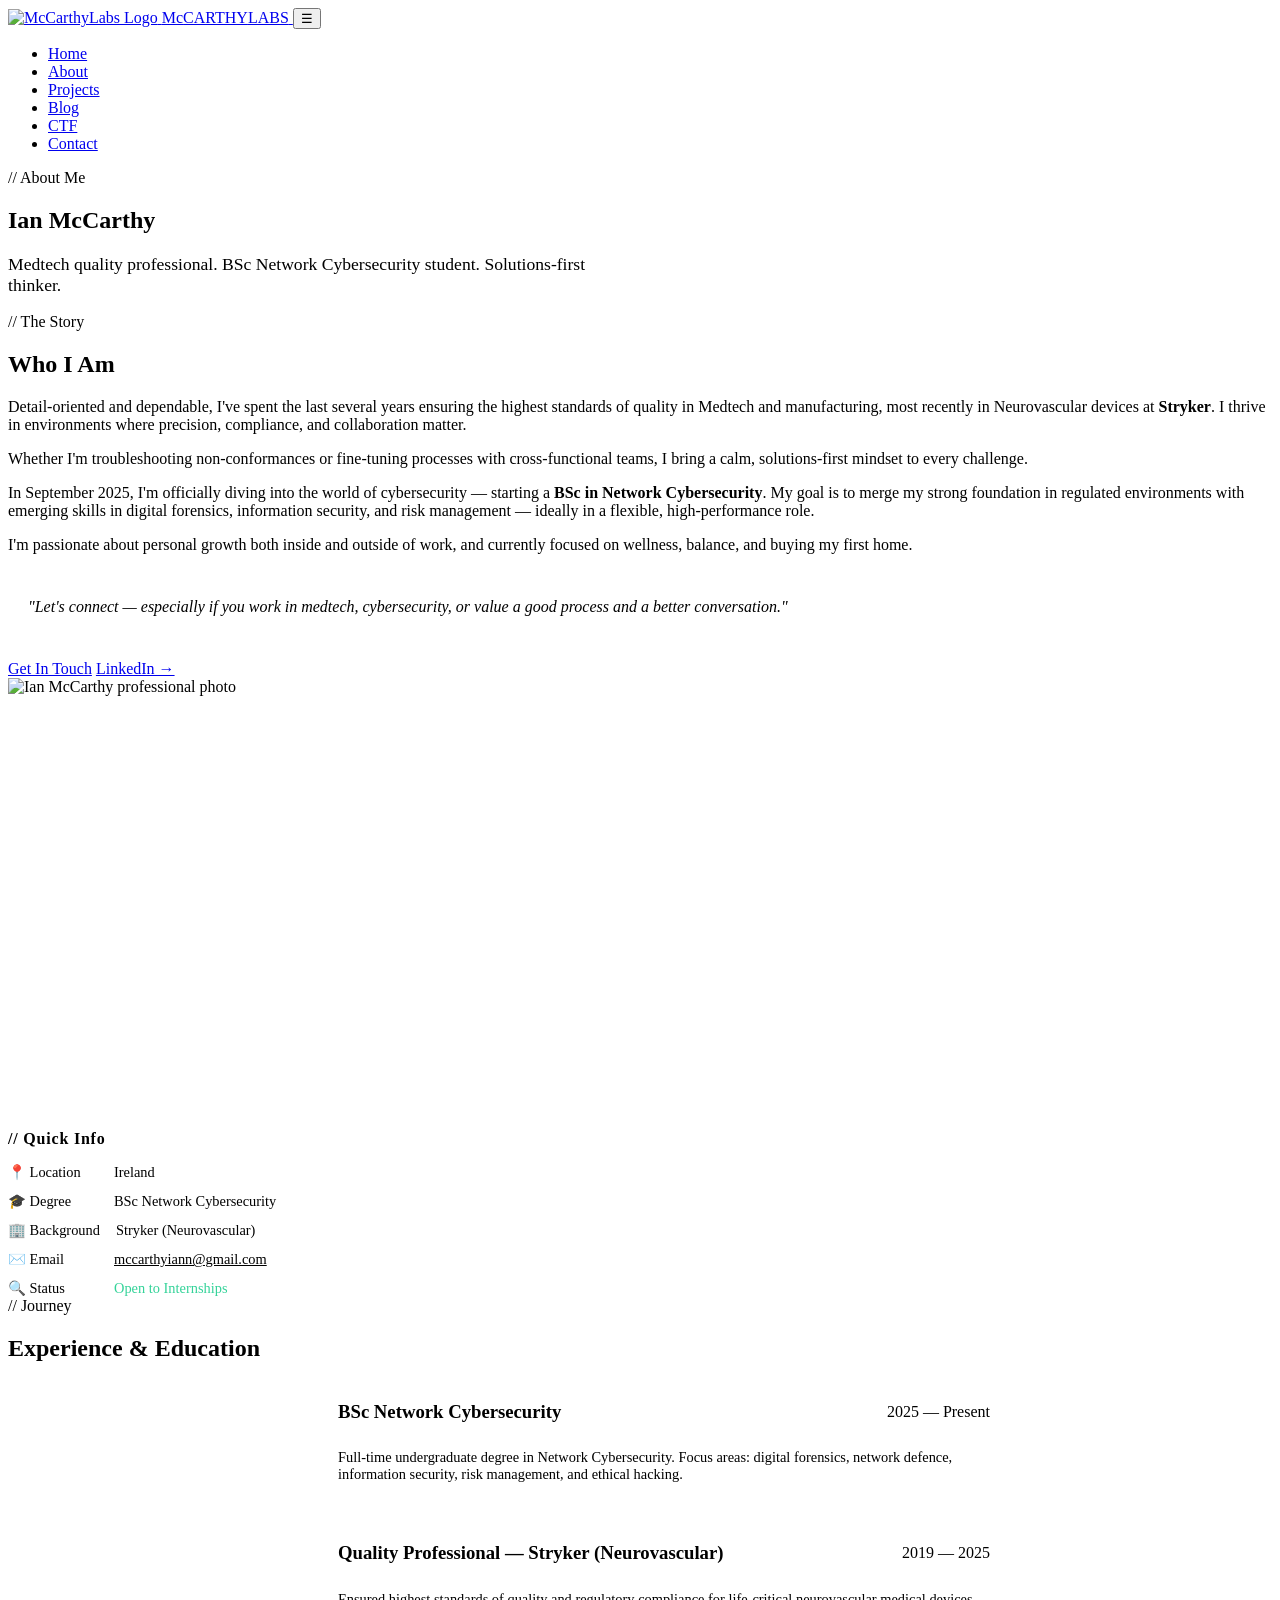
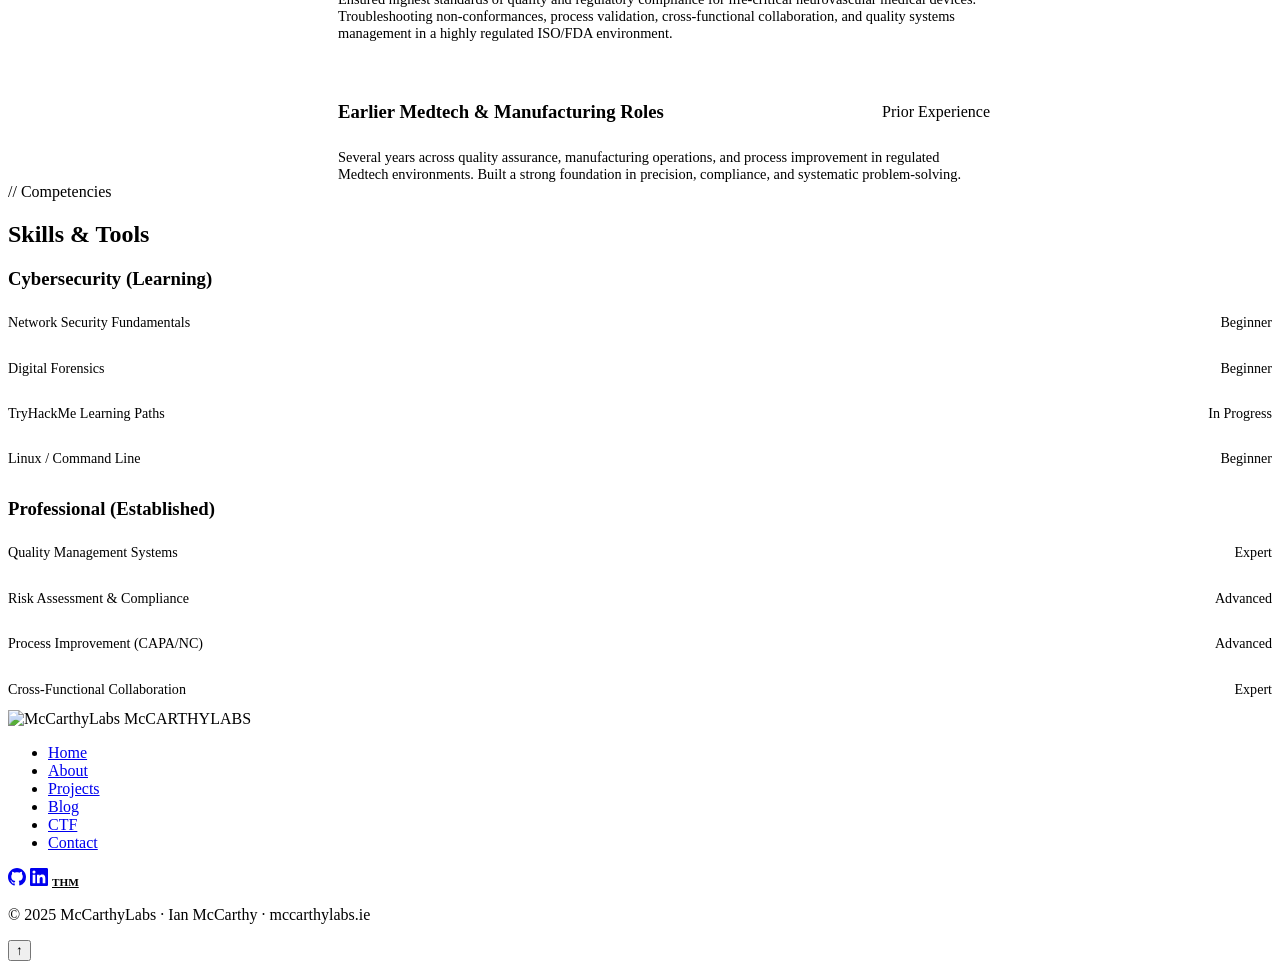
==== about.html @ d263fe19 "Add files via upload" ====
<!DOCTYPE html>
<html lang="en">
<head>
  <meta charset="UTF-8" />
  <meta name="viewport" content="width=device-width, initial-scale=1.0" />
  <title>About | Ian McCarthy — McCarthyLabs</title>
  <meta name="description" content="Learn about Ian McCarthy — Medtech quality professional and BSc Network Cybersecurity student, based in Ireland." />
  <link rel="canonical" href="https://mccarthylabs.ie/about.html" />
  <link rel="icon" href="assets/logo.png" type="image/png" />
  <link rel="stylesheet" href="assets/style.css" />
</head>
<body>

<nav class="navbar">
  <div class="nav-inner">
    <a href="index.html" class="nav-logo">
      <img src="assets/logo.png" alt="McCarthyLabs Logo" />
      <span class="nav-logo-text">Mc<span>CARTHY</span>LABS</span>
    </a>
    <button class="nav-toggle" id="navToggle" aria-label="Toggle menu">☰</button>
    <ul class="nav-links" id="navLinks">
      <li><a href="index.html">Home</a></li>
      <li><a href="about.html" class="active">About</a></li>
      <li><a href="projects.html">Projects</a></li>
      <li><a href="blog.html">Blog</a></li>
      <li><a href="ctf.html">CTF</a></li>
      <li><a href="contact.html" class="nav-cta">Contact</a></li>
    </ul>
  </div>
</nav>

<main>

  <!-- ── Page Hero ── -->
  <section class="page-hero">
    <div class="container">
      <span class="eyebrow fade-up">// About Me</span>
      <h1 class="fade-up-1">Ian McCarthy</h1>
      <p class="fade-up-2" style="max-width:580px;font-size:1.1rem;margin-top:0.75rem;">Medtech quality professional. BSc Network Cybersecurity student. Solutions-first thinker.</p>
    </div>
  </section>

  <!-- ── Main About Content ── -->
  <section class="section">
    <div class="container">
      <div class="grid-2" style="align-items:start;gap:4rem;">

        <!-- LEFT: Bio -->
        <div>
          <span class="eyebrow">// The Story</span>
          <h2>Who I Am</h2>
          <p style="margin-top:1rem;">Detail-oriented and dependable, I've spent the last several years ensuring the highest standards of quality in Medtech and manufacturing, most recently in Neurovascular devices at <strong style="color:var(--text-1);">Stryker</strong>. I thrive in environments where precision, compliance, and collaboration matter.</p>
          <p>Whether I'm troubleshooting non-conformances or fine-tuning processes with cross-functional teams, I bring a calm, solutions-first mindset to every challenge.</p>
          <p>In September 2025, I'm officially diving into the world of cybersecurity — starting a <strong style="color:var(--text-1);">BSc in Network Cybersecurity</strong>. My goal is to merge my strong foundation in regulated environments with emerging skills in digital forensics, information security, and risk management — ideally in a flexible, high-performance role.</p>
          <p>I'm passionate about personal growth both inside and outside of work, and currently focused on wellness, balance, and buying my first home.</p>

          <blockquote style="border-left:3px solid var(--blue);padding:0.75rem 1.25rem;background:var(--bg-card);border-radius:0 var(--radius) var(--radius) 0;margin:2rem 0;">
            <p style="color:var(--text-1);font-style:italic;margin:0;">"Let's connect — especially if you work in medtech, cybersecurity, or value a good process and a better conversation."</p>
          </blockquote>

          <div class="flex gap-2" style="margin-top:1.5rem;flex-wrap:wrap;">
            <a href="contact.html" class="btn btn-primary">Get In Touch</a>
            <a href="https://www.linkedin.com/company/mccarthylabs/" target="_blank" rel="noopener" class="btn btn-outline">LinkedIn →</a>
          </div>
        </div>

        <!-- RIGHT: Photo + Info card -->
        <div>
          <div style="position:relative;margin-bottom:2rem;">
            <img src="assets/profile.jpg" alt="Ian McCarthy professional photo" style="width:100%;max-width:380px;height:420px;object-fit:cover;border-radius:var(--radius-lg);display:block;border:1px solid var(--border);" />
          </div>

          <!-- Quick info card -->
          <div class="card">
            <h4 style="margin-bottom:1rem;color:var(--cyan);font-family:var(--font-head);letter-spacing:0.05em;">// Quick Info</h4>
            <div style="display:flex;flex-direction:column;gap:0.75rem;">
              <div style="display:flex;gap:1rem;font-size:0.9rem;">
                <span style="color:var(--text-3);min-width:90px;">📍 Location</span>
                <span style="color:var(--text-1);">Ireland</span>
              </div>
              <div style="display:flex;gap:1rem;font-size:0.9rem;">
                <span style="color:var(--text-3);min-width:90px;">🎓 Degree</span>
                <span style="color:var(--text-1);">BSc Network Cybersecurity</span>
              </div>
              <div style="display:flex;gap:1rem;font-size:0.9rem;">
                <span style="color:var(--text-3);min-width:90px;">🏢 Background</span>
                <span style="color:var(--text-1);">Stryker (Neurovascular)</span>
              </div>
              <div style="display:flex;gap:1rem;font-size:0.9rem;">
                <span style="color:var(--text-3);min-width:90px;">✉️ Email</span>
                <a href="mailto:mccarthyiann@gmail.com" style="color:var(--blue-light);">mccarthyiann@gmail.com</a>
              </div>
              <div style="display:flex;gap:1rem;font-size:0.9rem;">
                <span style="color:var(--text-3);min-width:90px;">🔍 Status</span>
                <span style="color:#34d399;">Open to Internships</span>
              </div>
            </div>
          </div>
        </div>

      </div>
    </div>
  </section>

  <!-- ── Career Timeline ── -->
  <section class="section" style="background:var(--bg-1);border-top:1px solid var(--border);border-bottom:1px solid var(--border);">
    <div class="container">
      <div class="section-header text-center">
        <span class="eyebrow">// Journey</span>
        <h2>Experience & Education</h2>
      </div>

      <div style="max-width:700px;margin:0 auto;position:relative;">
        <!-- Vertical line -->
        <div style="position:absolute;left:16px;top:8px;bottom:8px;width:2px;background:linear-gradient(to bottom,var(--blue),var(--cyan));border-radius:2px;"></div>

        <!-- Timeline items -->
        <div style="display:flex;flex-direction:column;gap:2.5rem;padding-left:3rem;">

          <div style="position:relative;">
            <div style="position:absolute;left:-2.25rem;top:0.25rem;width:14px;height:14px;border-radius:50%;background:var(--blue);box-shadow:0 0 12px var(--blue);"></div>
            <div class="card">
              <div style="display:flex;align-items:center;justify-content:space-between;flex-wrap:wrap;gap:0.5rem;margin-bottom:0.5rem;">
                <h3>BSc Network Cybersecurity</h3>
                <span class="badge badge-cyan">2025 — Present</span>
              </div>
              <p style="font-size:0.9rem;margin:0;">Full-time undergraduate degree in Network Cybersecurity. Focus areas: digital forensics, network defence, information security, risk management, and ethical hacking.</p>
            </div>
          </div>

          <div style="position:relative;">
            <div style="position:absolute;left:-2.25rem;top:0.25rem;width:14px;height:14px;border-radius:50%;background:var(--blue-light);box-shadow:0 0 12px var(--blue-light);"></div>
            <div class="card">
              <div style="display:flex;align-items:center;justify-content:space-between;flex-wrap:wrap;gap:0.5rem;margin-bottom:0.5rem;">
                <h3>Quality Professional — Stryker (Neurovascular)</h3>
                <span class="badge badge-blue">2019 — 2025</span>
              </div>
              <p style="font-size:0.9rem;margin:0;">Ensured highest standards of quality and regulatory compliance for life-critical neurovascular medical devices. Troubleshooting non-conformances, process validation, cross-functional collaboration, and quality systems management in a highly regulated ISO/FDA environment.</p>
            </div>
          </div>

          <div style="position:relative;">
            <div style="position:absolute;left:-2.25rem;top:0.25rem;width:14px;height:14px;border-radius:50%;background:var(--text-3);"></div>
            <div class="card">
              <div style="display:flex;align-items:center;justify-content:space-between;flex-wrap:wrap;gap:0.5rem;margin-bottom:0.5rem;">
                <h3>Earlier Medtech & Manufacturing Roles</h3>
                <span class="badge badge-blue">Prior Experience</span>
              </div>
              <p style="font-size:0.9rem;margin:0;">Several years across quality assurance, manufacturing operations, and process improvement in regulated Medtech environments. Built a strong foundation in precision, compliance, and systematic problem-solving.</p>
            </div>
          </div>

        </div>
      </div>
    </div>
  </section>

  <!-- ── Skills ── -->
  <section class="section">
    <div class="container">
      <div class="section-header text-center">
        <span class="eyebrow">// Competencies</span>
        <h2>Skills & Tools</h2>
      </div>

      <div class="grid-2" style="gap:3rem;">
        <div>
          <h3 style="margin-bottom:1.5rem;color:var(--cyan);">Cybersecurity (Learning)</h3>
          <div style="display:flex;flex-direction:column;gap:1rem;">
            <div>
              <div style="display:flex;justify-content:space-between;margin-bottom:0.4rem;font-size:0.88rem;"><span style="color:var(--text-1);">Network Security Fundamentals</span><span style="color:var(--text-3);">Beginner</span></div>
              <div style="height:6px;background:var(--border);border-radius:3px;"><div style="width:30%;height:100%;background:linear-gradient(90deg,var(--blue),var(--cyan));border-radius:3px;"></div></div>
            </div>
            <div>
              <div style="display:flex;justify-content:space-between;margin-bottom:0.4rem;font-size:0.88rem;"><span style="color:var(--text-1);">Digital Forensics</span><span style="color:var(--text-3);">Beginner</span></div>
              <div style="height:6px;background:var(--border);border-radius:3px;"><div style="width:25%;height:100%;background:linear-gradient(90deg,var(--blue),var(--cyan));border-radius:3px;"></div></div>
            </div>
            <div>
              <div style="display:flex;justify-content:space-between;margin-bottom:0.4rem;font-size:0.88rem;"><span style="color:var(--text-1);">TryHackMe Learning Paths</span><span style="color:var(--text-3);">In Progress</span></div>
              <div style="height:6px;background:var(--border);border-radius:3px;"><div style="width:20%;height:100%;background:linear-gradient(90deg,var(--blue),var(--cyan));border-radius:3px;"></div></div>
            </div>
            <div>
              <div style="display:flex;justify-content:space-between;margin-bottom:0.4rem;font-size:0.88rem;"><span style="color:var(--text-1);">Linux / Command Line</span><span style="color:var(--text-3);">Beginner</span></div>
              <div style="height:6px;background:var(--border);border-radius:3px;"><div style="width:25%;height:100%;background:linear-gradient(90deg,var(--blue),var(--cyan));border-radius:3px;"></div></div>
            </div>
          </div>
        </div>

        <div>
          <h3 style="margin-bottom:1.5rem;color:var(--blue-light);">Professional (Established)</h3>
          <div style="display:flex;flex-direction:column;gap:1rem;">
            <div>
              <div style="display:flex;justify-content:space-between;margin-bottom:0.4rem;font-size:0.88rem;"><span style="color:var(--text-1);">Quality Management Systems</span><span style="color:var(--text-3);">Expert</span></div>
              <div style="height:6px;background:var(--border);border-radius:3px;"><div style="width:92%;height:100%;background:linear-gradient(90deg,var(--blue-light),#60a5fa);border-radius:3px;"></div></div>
            </div>
            <div>
              <div style="display:flex;justify-content:space-between;margin-bottom:0.4rem;font-size:0.88rem;"><span style="color:var(--text-1);">Risk Assessment & Compliance</span><span style="color:var(--text-3);">Advanced</span></div>
              <div style="height:6px;background:var(--border);border-radius:3px;"><div style="width:85%;height:100%;background:linear-gradient(90deg,var(--blue-light),#60a5fa);border-radius:3px;"></div></div>
            </div>
            <div>
              <div style="display:flex;justify-content:space-between;margin-bottom:0.4rem;font-size:0.88rem;"><span style="color:var(--text-1);">Process Improvement (CAPA/NC)</span><span style="color:var(--text-3);">Advanced</span></div>
              <div style="height:6px;background:var(--border);border-radius:3px;"><div style="width:88%;height:100%;background:linear-gradient(90deg,var(--blue-light),#60a5fa);border-radius:3px;"></div></div>
            </div>
            <div>
              <div style="display:flex;justify-content:space-between;margin-bottom:0.4rem;font-size:0.88rem;"><span style="color:var(--text-1);">Cross-Functional Collaboration</span><span style="color:var(--text-3);">Expert</span></div>
              <div style="height:6px;background:var(--border);border-radius:3px;"><div style="width:95%;height:100%;background:linear-gradient(90deg,var(--blue-light),#60a5fa);border-radius:3px;"></div></div>
            </div>
          </div>
        </div>
      </div>
    </div>
  </section>

</main>

<footer class="footer">
  <div class="container">
    <div class="footer-inner">
      <div class="footer-logo">
        <img src="assets/logo.png" alt="McCarthyLabs" />
        McCARTHYLABS
      </div>
      <ul class="footer-links">
        <li><a href="index.html">Home</a></li>
        <li><a href="about.html">About</a></li>
        <li><a href="projects.html">Projects</a></li>
        <li><a href="blog.html">Blog</a></li>
        <li><a href="ctf.html">CTF</a></li>
        <li><a href="contact.html">Contact</a></li>
      </ul>
      <div class="footer-social">
        <a href="https://github.com/mccarthylabs-ie" target="_blank" rel="noopener" class="social-icon" aria-label="GitHub"><svg width="18" height="18" viewBox="0 0 24 24" fill="currentColor"><path d="M12 0C5.37 0 0 5.37 0 12c0 5.31 3.435 9.795 8.205 11.385.6.105.825-.255.825-.57 0-.285-.015-1.23-.015-2.235-3.015.555-3.795-.735-4.035-1.41-.135-.345-.72-1.41-1.23-1.695-.42-.225-1.02-.78-.015-.795.945-.015 1.62.87 1.845 1.23 1.08 1.815 2.805 1.305 3.495.99.105-.78.42-1.305.765-1.605-2.67-.3-5.46-1.335-5.46-5.925 0-1.305.465-2.385 1.23-3.225-.12-.3-.54-1.53.12-3.18 0 0 1.005-.315 3.3 1.23.96-.27 1.98-.405 3-.405s2.04.135 3 .405c2.295-1.56 3.3-1.23 3.3-1.23.66 1.65.24 2.88.12 3.18.765.84 1.23 1.905 1.23 3.225 0 4.605-2.805 5.625-5.475 5.925.435.375.81 1.095.81 2.22 0 1.605-.015 2.895-.015 3.3 0 .315.225.69.825.57A12.02 12.02 0 0 0 24 12c0-6.63-5.37-12-12-12z"/></svg></a>
        <a href="https://www.linkedin.com/company/mccarthylabs/" target="_blank" rel="noopener" class="social-icon" aria-label="LinkedIn"><svg width="18" height="18" viewBox="0 0 24 24" fill="currentColor"><path d="M20.447 20.452h-3.554v-5.569c0-1.328-.027-3.037-1.852-3.037-1.853 0-2.136 1.445-2.136 2.939v5.667H9.351V9h3.414v1.561h.046c.477-.9 1.637-1.85 3.37-1.85 3.601 0 4.267 2.37 4.267 5.455v6.286zM5.337 7.433a2.062 2.062 0 0 1-2.063-2.065 2.064 2.064 0 1 1 2.063 2.065zm1.782 13.019H3.555V9h3.564v11.452zM22.225 0H1.771C.792 0 0 .774 0 1.729v20.542C0 23.227.792 24 1.771 24h20.451C23.2 24 24 23.227 24 22.271V1.729C24 .774 23.2 0 22.222 0h.003z"/></svg></a>
        <a href="https://tryhackme.com/p/mccarthylabs" target="_blank" rel="noopener" class="social-icon" aria-label="TryHackMe" style="font-size:0.7rem;font-weight:700;font-family:var(--font-head);color:var(--text-3);">THM</a>
      </div>
      <p class="footer-copy">© 2025 McCarthyLabs · Ian McCarthy · mccarthylabs.ie</p>
    </div>
  </div>
</footer>

<button class="scroll-top" id="scrollTop" aria-label="Back to top">↑</button>

<script>
  document.getElementById('navToggle').addEventListener('click', () => document.getElementById('navLinks').classList.toggle('open'));
  const scrollBtn = document.getElementById('scrollTop');
  window.addEventListener('scroll', () => scrollBtn.classList.toggle('visible', window.scrollY > 400));
  scrollBtn.addEventListener('click', () => window.scrollTo({ top: 0, behavior: 'smooth' }));
</script>
</body>
</html>
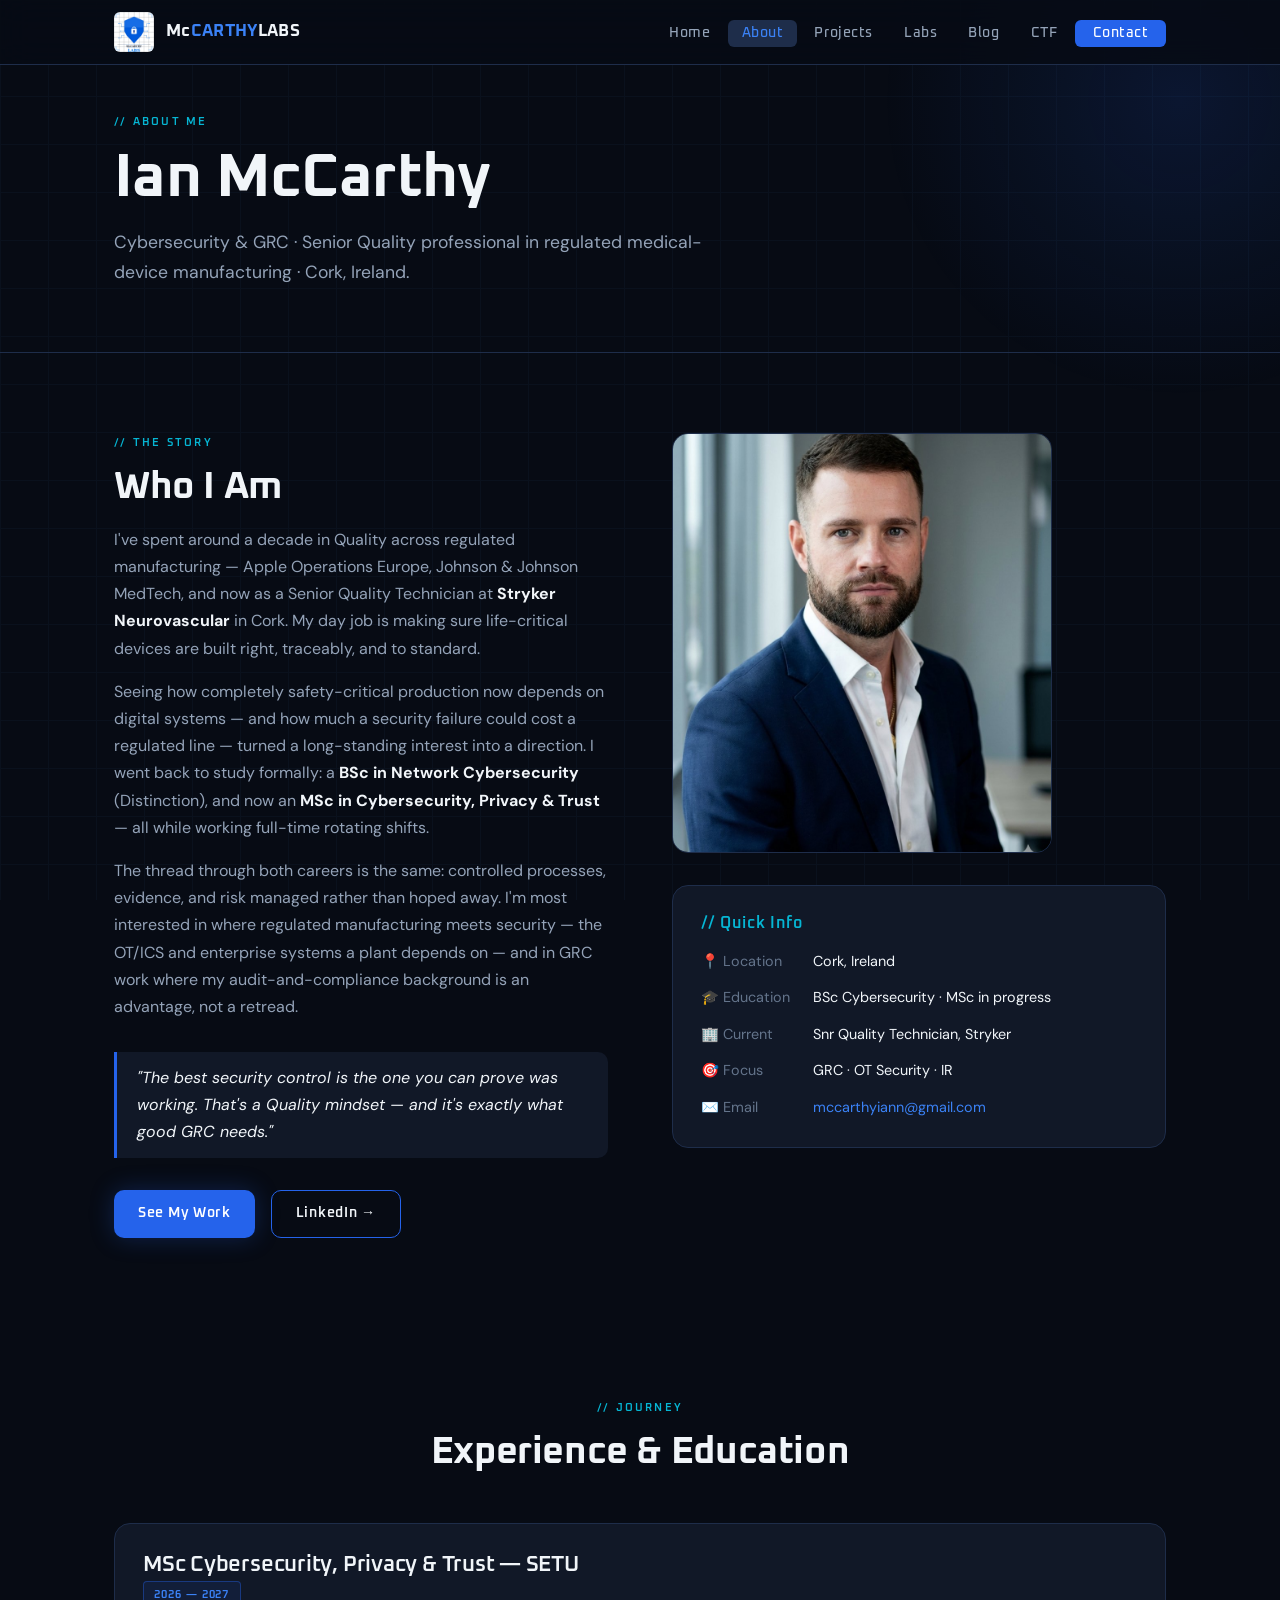
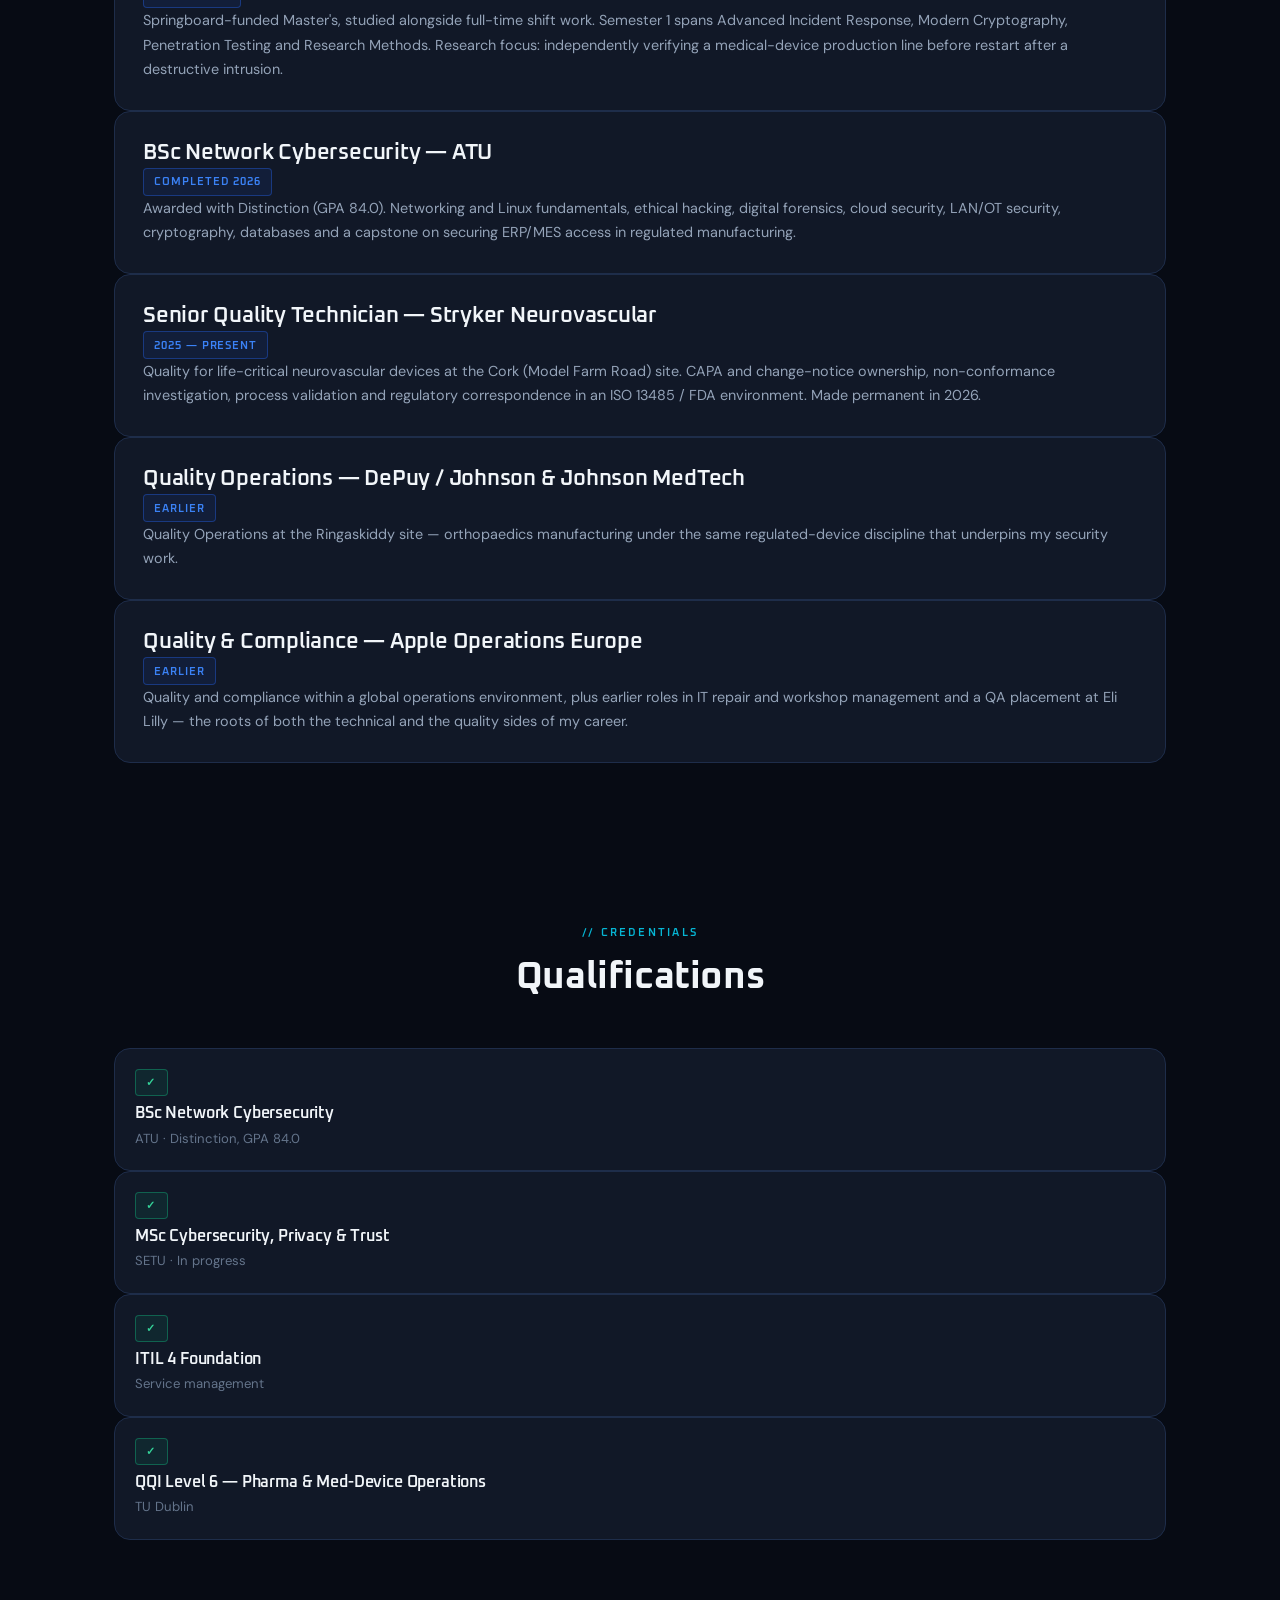
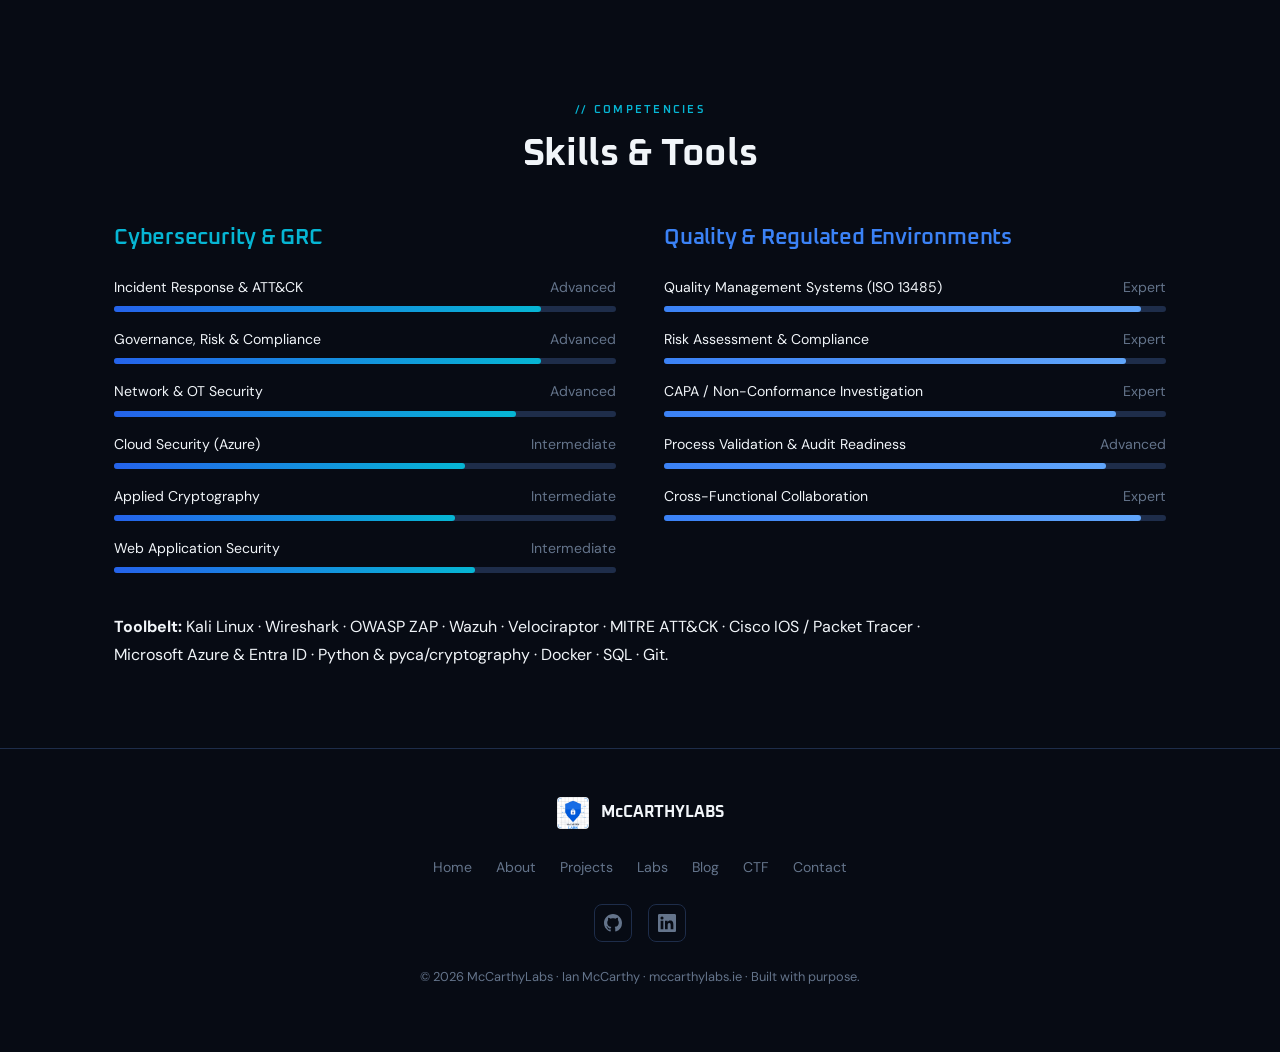
==== commit 11711ad5: "Ground portfolio in real BSc & MSc coursework; fix inaccuracies Rebuild the site from the actual Dri" ====
--- a/about.html
+++ b/about.html
@@ -4,7 +4,11 @@
   <meta charset="UTF-8" />
   <meta name="viewport" content="width=device-width, initial-scale=1.0" />
   <title>About | Ian McCarthy — McCarthyLabs</title>
-  <meta name="description" content="Learn about Ian McCarthy — Medtech quality professional and BSc Network Cybersecurity student, based in Ireland." />
+  <meta name="description" content="Ian McCarthy — cybersecurity and GRC, built on a decade in regulated medical-device Quality. BSc Network Cybersecurity (Distinction), MSc Cybersecurity, Privacy &amp; Trust. Based in Cork, Ireland." />
+  <meta property="og:title" content="About | Ian McCarthy — McCarthyLabs" />
+  <meta property="og:description" content="Ian McCarthy — cybersecurity and GRC, built on a decade in regulated medical-device Quality. BSc Network Cybersecurity (Distinction), MSc Cybersecurity, Privacy &amp; Trust. Based in Cork, Ireland." />
+  <meta property="og:url" content="https://mccarthylabs.ie/about.html" />
+  <meta property="og:type" content="website" />
   <link rel="canonical" href="https://mccarthylabs.ie/about.html" />
   <link rel="icon" href="assets/logo.png" type="image/png" />
   <link rel="stylesheet" href="assets/style.css" />
@@ -22,6 +26,7 @@
       <li><a href="index.html">Home</a></li>
       <li><a href="about.html" class="active">About</a></li>
       <li><a href="projects.html">Projects</a></li>
+      <li><a href="labs.html">Labs</a></li>
       <li><a href="blog.html">Blog</a></li>
       <li><a href="ctf.html">CTF</a></li>
       <li><a href="contact.html" class="nav-cta">Contact</a></li>
@@ -30,180 +35,43 @@
 </nav>
 
 <main>
-
-  <!-- ── Page Hero ── -->
   <section class="page-hero">
     <div class="container">
       <span class="eyebrow fade-up">// About Me</span>
       <h1 class="fade-up-1">Ian McCarthy</h1>
-      <p class="fade-up-2" style="max-width:580px;font-size:1.1rem;margin-top:0.75rem;">Medtech quality professional. BSc Network Cybersecurity student. Solutions-first thinker.</p>
+      <p class="fade-up-2" style="max-width:640px;font-size:1.1rem;margin-top:0.75rem;">Cybersecurity &amp; GRC · Senior Quality professional in regulated medical-device manufacturing · Cork, Ireland.</p>
     </div>
   </section>
 
-  <!-- ── Main About Content ── -->
   <section class="section">
     <div class="container">
       <div class="grid-2" style="align-items:start;gap:4rem;">
-
-        <!-- LEFT: Bio -->
         <div>
           <span class="eyebrow">// The Story</span>
           <h2>Who I Am</h2>
-          <p style="margin-top:1rem;">Detail-oriented and dependable, I've spent the last several years ensuring the highest standards of quality in Medtech and manufacturing, most recently in Neurovascular devices at <strong style="color:var(--text-1);">Stryker</strong>. I thrive in environments where precision, compliance, and collaboration matter.</p>
-          <p>Whether I'm troubleshooting non-conformances or fine-tuning processes with cross-functional teams, I bring a calm, solutions-first mindset to every challenge.</p>
-          <p>In September 2025, I'm officially diving into the world of cybersecurity — starting a <strong style="color:var(--text-1);">BSc in Network Cybersecurity</strong>. My goal is to merge my strong foundation in regulated environments with emerging skills in digital forensics, information security, and risk management — ideally in a flexible, high-performance role.</p>
-          <p>I'm passionate about personal growth both inside and outside of work, and currently focused on wellness, balance, and buying my first home.</p>
-
+          <p style="margin-top:1rem;">I've spent around a decade in Quality across regulated manufacturing — Apple Operations Europe, Johnson &amp; Johnson MedTech, and now as a Senior Quality Technician at <strong style="color:var(--text-1);">Stryker Neurovascular</strong> in Cork. My day job is making sure life-critical devices are built right, traceably, and to standard.</p>
+          <p>Seeing how completely safety-critical production now depends on digital systems — and how much a security failure could cost a regulated line — turned a long-standing interest into a direction. I went back to study formally: a <strong style="color:var(--text-1);">BSc in Network Cybersecurity</strong> (Distinction), and now an <strong style="color:var(--text-1);">MSc in Cybersecurity, Privacy &amp; Trust</strong> — all while working full-time rotating shifts.</p>
+          <p>The thread through both careers is the same: controlled processes, evidence, and risk managed rather than hoped away. I'm most interested in where regulated manufacturing meets security — the OT/ICS and enterprise systems a plant depends on — and in GRC work where my audit-and-compliance background is an advantage, not a retread.</p>
           <blockquote style="border-left:3px solid var(--blue);padding:0.75rem 1.25rem;background:var(--bg-card);border-radius:0 var(--radius) var(--radius) 0;margin:2rem 0;">
-            <p style="color:var(--text-1);font-style:italic;margin:0;">"Let's connect — especially if you work in medtech, cybersecurity, or value a good process and a better conversation."</p>
+            <p style="color:var(--text-1);font-style:italic;margin:0;">"The best security control is the one you can prove was working. That's a Quality mindset — and it's exactly what good GRC needs."</p>
           </blockquote>
-
           <div class="flex gap-2" style="margin-top:1.5rem;flex-wrap:wrap;">
-            <a href="contact.html" class="btn btn-primary">Get In Touch</a>
+            <a href="projects.html" class="btn btn-primary">See My Work</a>
             <a href="https://www.linkedin.com/company/mccarthylabs/" target="_blank" rel="noopener" class="btn btn-outline">LinkedIn →</a>
           </div>
         </div>
-
-        <!-- RIGHT: Photo + Info card -->
         <div>
           <div style="position:relative;margin-bottom:2rem;">
             <img src="assets/profile.jpg" alt="Ian McCarthy professional photo" style="width:100%;max-width:380px;height:420px;object-fit:cover;border-radius:var(--radius-lg);display:block;border:1px solid var(--border);" />
           </div>
-
-          <!-- Quick info card -->
           <div class="card">
             <h4 style="margin-bottom:1rem;color:var(--cyan);font-family:var(--font-head);letter-spacing:0.05em;">// Quick Info</h4>
             <div style="display:flex;flex-direction:column;gap:0.75rem;">
-              <div style="display:flex;gap:1rem;font-size:0.9rem;">
-                <span style="color:var(--text-3);min-width:90px;">📍 Location</span>
-                <span style="color:var(--text-1);">Ireland</span>
-              </div>
-              <div style="display:flex;gap:1rem;font-size:0.9rem;">
-                <span style="color:var(--text-3);min-width:90px;">🎓 Degree</span>
-                <span style="color:var(--text-1);">BSc Network Cybersecurity</span>
-              </div>
-              <div style="display:flex;gap:1rem;font-size:0.9rem;">
-                <span style="color:var(--text-3);min-width:90px;">🏢 Background</span>
-                <span style="color:var(--text-1);">Stryker (Neurovascular)</span>
-              </div>
-              <div style="display:flex;gap:1rem;font-size:0.9rem;">
-                <span style="color:var(--text-3);min-width:90px;">✉️ Email</span>
-                <a href="mailto:mccarthyiann@gmail.com" style="color:var(--blue-light);">mccarthyiann@gmail.com</a>
-              </div>
-              <div style="display:flex;gap:1rem;font-size:0.9rem;">
-                <span style="color:var(--text-3);min-width:90px;">🔍 Status</span>
-                <span style="color:#34d399;">Open to Internships</span>
-              </div>
-            </div>
-          </div>
-        </div>
-
-      </div>
-    </div>
-  </section>
-
-  <!-- ── Career Timeline ── -->
-  <section class="section" style="background:var(--bg-1);border-top:1px solid var(--border);border-bottom:1px solid var(--border);">
-    <div class="container">
-      <div class="section-header text-center">
-        <span class="eyebrow">// Journey</span>
-        <h2>Experience & Education</h2>
-      </div>
-
-      <div style="max-width:700px;margin:0 auto;position:relative;">
-        <!-- Vertical line -->
-        <div style="position:absolute;left:16px;top:8px;bottom:8px;width:2px;background:linear-gradient(to bottom,var(--blue),var(--cyan));border-radius:2px;"></div>
-
-        <!-- Timeline items -->
-        <div style="display:flex;flex-direction:column;gap:2.5rem;padding-left:3rem;">
-
-          <div style="position:relative;">
-            <div style="position:absolute;left:-2.25rem;top:0.25rem;width:14px;height:14px;border-radius:50%;background:var(--blue);box-shadow:0 0 12px var(--blue);"></div>
-            <div class="card">
-              <div style="display:flex;align-items:center;justify-content:space-between;flex-wrap:wrap;gap:0.5rem;margin-bottom:0.5rem;">
-                <h3>BSc Network Cybersecurity</h3>
-                <span class="badge badge-cyan">2025 — Present</span>
-              </div>
-              <p style="font-size:0.9rem;margin:0;">Full-time undergraduate degree in Network Cybersecurity. Focus areas: digital forensics, network defence, information security, risk management, and ethical hacking.</p>
-            </div>
-          </div>
-
-          <div style="position:relative;">
-            <div style="position:absolute;left:-2.25rem;top:0.25rem;width:14px;height:14px;border-radius:50%;background:var(--blue-light);box-shadow:0 0 12px var(--blue-light);"></div>
-            <div class="card">
-              <div style="display:flex;align-items:center;justify-content:space-between;flex-wrap:wrap;gap:0.5rem;margin-bottom:0.5rem;">
-                <h3>Quality Professional — Stryker (Neurovascular)</h3>
-                <span class="badge badge-blue">2019 — 2025</span>
-              </div>
-              <p style="font-size:0.9rem;margin:0;">Ensured highest standards of quality and regulatory compliance for life-critical neurovascular medical devices. Troubleshooting non-conformances, process validation, cross-functional collaboration, and quality systems management in a highly regulated ISO/FDA environment.</p>
-            </div>
-          </div>
-
-          <div style="position:relative;">
-            <div style="position:absolute;left:-2.25rem;top:0.25rem;width:14px;height:14px;border-radius:50%;background:var(--text-3);"></div>
-            <div class="card">
-              <div style="display:flex;align-items:center;justify-content:space-between;flex-wrap:wrap;gap:0.5rem;margin-bottom:0.5rem;">
-                <h3>Earlier Medtech & Manufacturing Roles</h3>
-                <span class="badge badge-blue">Prior Experience</span>
-              </div>
-              <p style="font-size:0.9rem;margin:0;">Several years across quality assurance, manufacturing operations, and process improvement in regulated Medtech environments. Built a strong foundation in precision, compliance, and systematic problem-solving.</p>
-            </div>
-          </div>
-
-        </div>
-      </div>
-    </div>
-  </section>
-
-  <!-- ── Skills ── -->
-  <section class="section">
-    <div class="container">
-      <div class="section-header text-center">
-        <span class="eyebrow">// Competencies</span>
-        <h2>Skills & Tools</h2>
-      </div>
-
-      <div class="grid-2" style="gap:3rem;">
-        <div>
-          <h3 style="margin-bottom:1.5rem;color:var(--cyan);">Cybersecurity (Learning)</h3>
-          <div style="display:flex;flex-direction:column;gap:1rem;">
-            <div>
-              <div style="display:flex;justify-content:space-between;margin-bottom:0.4rem;font-size:0.88rem;"><span style="color:var(--text-1);">Network Security Fundamentals</span><span style="color:var(--text-3);">Beginner</span></div>
-              <div style="height:6px;background:var(--border);border-radius:3px;"><div style="width:30%;height:100%;background:linear-gradient(90deg,var(--blue),var(--cyan));border-radius:3px;"></div></div>
-            </div>
-            <div>
-              <div style="display:flex;justify-content:space-between;margin-bottom:0.4rem;font-size:0.88rem;"><span style="color:var(--text-1);">Digital Forensics</span><span style="color:var(--text-3);">Beginner</span></div>
-              <div style="height:6px;background:var(--border);border-radius:3px;"><div style="width:25%;height:100%;background:linear-gradient(90deg,var(--blue),var(--cyan));border-radius:3px;"></div></div>
-            </div>
-            <div>
-              <div style="display:flex;justify-content:space-between;margin-bottom:0.4rem;font-size:0.88rem;"><span style="color:var(--text-1);">TryHackMe Learning Paths</span><span style="color:var(--text-3);">In Progress</span></div>
-              <div style="height:6px;background:var(--border);border-radius:3px;"><div style="width:20%;height:100%;background:linear-gradient(90deg,var(--blue),var(--cyan));border-radius:3px;"></div></div>
-            </div>
-            <div>
-              <div style="display:flex;justify-content:space-between;margin-bottom:0.4rem;font-size:0.88rem;"><span style="color:var(--text-1);">Linux / Command Line</span><span style="color:var(--text-3);">Beginner</span></div>
-              <div style="height:6px;background:var(--border);border-radius:3px;"><div style="width:25%;height:100%;background:linear-gradient(90deg,var(--blue),var(--cyan));border-radius:3px;"></div></div>
-            </div>
-          </div>
-        </div>
-
-        <div>
-          <h3 style="margin-bottom:1.5rem;color:var(--blue-light);">Professional (Established)</h3>
-          <div style="display:flex;flex-direction:column;gap:1rem;">
-            <div>
-              <div style="display:flex;justify-content:space-between;margin-bottom:0.4rem;font-size:0.88rem;"><span style="color:var(--text-1);">Quality Management Systems</span><span style="color:var(--text-3);">Expert</span></div>
-              <div style="height:6px;background:var(--border);border-radius:3px;"><div style="width:92%;height:100%;background:linear-gradient(90deg,var(--blue-light),#60a5fa);border-radius:3px;"></div></div>
-            </div>
-            <div>
-              <div style="display:flex;justify-content:space-between;margin-bottom:0.4rem;font-size:0.88rem;"><span style="color:var(--text-1);">Risk Assessment & Compliance</span><span style="color:var(--text-3);">Advanced</span></div>
-              <div style="height:6px;background:var(--border);border-radius:3px;"><div style="width:85%;height:100%;background:linear-gradient(90deg,var(--blue-light),#60a5fa);border-radius:3px;"></div></div>
-            </div>
-            <div>
-              <div style="display:flex;justify-content:space-between;margin-bottom:0.4rem;font-size:0.88rem;"><span style="color:var(--text-1);">Process Improvement (CAPA/NC)</span><span style="color:var(--text-3);">Advanced</span></div>
-              <div style="height:6px;background:var(--border);border-radius:3px;"><div style="width:88%;height:100%;background:linear-gradient(90deg,var(--blue-light),#60a5fa);border-radius:3px;"></div></div>
-            </div>
-            <div>
-              <div style="display:flex;justify-content:space-between;margin-bottom:0.4rem;font-size:0.88rem;"><span style="color:var(--text-1);">Cross-Functional Collaboration</span><span style="color:var(--text-3);">Expert</span></div>
-              <div style="height:6px;background:var(--border);border-radius:3px;"><div style="width:95%;height:100%;background:linear-gradient(90deg,var(--blue-light),#60a5fa);border-radius:3px;"></div></div>
+              <div style="display:flex;gap:1rem;font-size:0.9rem;"><span style="color:var(--text-3);min-width:96px;">📍 Location</span><span style="color:var(--text-1);">Cork, Ireland</span></div>
+              <div style="display:flex;gap:1rem;font-size:0.9rem;"><span style="color:var(--text-3);min-width:96px;">🎓 Education</span><span style="color:var(--text-1);">BSc Cybersecurity · MSc in progress</span></div>
+              <div style="display:flex;gap:1rem;font-size:0.9rem;"><span style="color:var(--text-3);min-width:96px;">🏢 Current</span><span style="color:var(--text-1);">Snr Quality Technician, Stryker</span></div>
+              <div style="display:flex;gap:1rem;font-size:0.9rem;"><span style="color:var(--text-3);min-width:96px;">🎯 Focus</span><span style="color:var(--text-1);">GRC · OT Security · IR</span></div>
+              <div style="display:flex;gap:1rem;font-size:0.9rem;"><span style="color:var(--text-3);min-width:96px;">✉️ Email</span><a href="mailto:mccarthyiann@gmail.com" style="color:var(--blue-light);">mccarthyiann@gmail.com</a></div>
             </div>
           </div>
         </div>
@@ -211,29 +79,79 @@
     </div>
   </section>
 
+  <section class="section section-alt">
+    <div class="container">
+      <div class="section-header text-center"><span class="eyebrow">// Journey</span><h2>Experience &amp; Education</h2></div>
+      <div class="timeline"><div class="timeline-items">
+          <div class="timeline-item">
+            <div class="timeline-dot "></div>
+            <div class="card">
+              <div class="timeline-head"><h3>MSc Cybersecurity, Privacy &amp; Trust — SETU</h3><span class="badge badge-blue">2026 — 2027</span></div>
+              <p style="font-size:0.9rem;margin:0;">Springboard-funded Master's, studied alongside full-time shift work. Semester 1 spans Advanced Incident Response, Modern Cryptography, Penetration Testing and Research Methods. Research focus: independently verifying a medical-device production line before restart after a destructive intrusion.</p>
+            </div>
+          </div>
+          <div class="timeline-item">
+            <div class="timeline-dot "></div>
+            <div class="card">
+              <div class="timeline-head"><h3>BSc Network Cybersecurity — ATU</h3><span class="badge badge-blue">Completed 2026</span></div>
+              <p style="font-size:0.9rem;margin:0;">Awarded with Distinction (GPA 84.0). Networking and Linux fundamentals, ethical hacking, digital forensics, cloud security, LAN/OT security, cryptography, databases and a capstone on securing ERP/MES access in regulated manufacturing.</p>
+            </div>
+          </div>
+          <div class="timeline-item">
+            <div class="timeline-dot "></div>
+            <div class="card">
+              <div class="timeline-head"><h3>Senior Quality Technician — Stryker Neurovascular</h3><span class="badge badge-blue">2025 — Present</span></div>
+              <p style="font-size:0.9rem;margin:0;">Quality for life-critical neurovascular devices at the Cork (Model Farm Road) site. CAPA and change-notice ownership, non-conformance investigation, process validation and regulatory correspondence in an ISO 13485 / FDA environment. Made permanent in 2026.</p>
+            </div>
+          </div>
+          <div class="timeline-item">
+            <div class="timeline-dot "></div>
+            <div class="card">
+              <div class="timeline-head"><h3>Quality Operations — DePuy / Johnson &amp; Johnson MedTech</h3><span class="badge badge-blue">Earlier</span></div>
+              <p style="font-size:0.9rem;margin:0;">Quality Operations at the Ringaskiddy site — orthopaedics manufacturing under the same regulated-device discipline that underpins my security work.</p>
+            </div>
+          </div>
+          <div class="timeline-item">
+            <div class="timeline-dot muted"></div>
+            <div class="card">
+              <div class="timeline-head"><h3>Quality &amp; Compliance — Apple Operations Europe</h3><span class="badge badge-blue">Earlier</span></div>
+              <p style="font-size:0.9rem;margin:0;">Quality and compliance within a global operations environment, plus earlier roles in IT repair and workshop management and a QA placement at Eli Lilly — the roots of both the technical and the quality sides of my career.</p>
+            </div>
+          </div>
+        </div>
+      </div>
+    </div>
+  </section>
+
+  <section class="section">
+    <div class="container">
+      <div class="section-header text-center"><span class="eyebrow">// Credentials</span><h2>Qualifications</h2></div>
+      <div class="grid-4"><div class="card" style="padding:1.25rem;"><div class="flex items-center gap-1" style="margin-bottom:0.5rem;"><span class="badge badge-green">✓</span></div><h4 style="margin-bottom:0.25rem;color:var(--text-1);">BSc Network Cybersecurity</h4><p style="font-size:0.82rem;margin:0;color:var(--text-3);">ATU · Distinction, GPA 84.0</p></div><div class="card" style="padding:1.25rem;"><div class="flex items-center gap-1" style="margin-bottom:0.5rem;"><span class="badge badge-green">✓</span></div><h4 style="margin-bottom:0.25rem;color:var(--text-1);">MSc Cybersecurity, Privacy &amp; Trust</h4><p style="font-size:0.82rem;margin:0;color:var(--text-3);">SETU · In progress</p></div><div class="card" style="padding:1.25rem;"><div class="flex items-center gap-1" style="margin-bottom:0.5rem;"><span class="badge badge-green">✓</span></div><h4 style="margin-bottom:0.25rem;color:var(--text-1);">ITIL 4 Foundation</h4><p style="font-size:0.82rem;margin:0;color:var(--text-3);">Service management</p></div><div class="card" style="padding:1.25rem;"><div class="flex items-center gap-1" style="margin-bottom:0.5rem;"><span class="badge badge-green">✓</span></div><h4 style="margin-bottom:0.25rem;color:var(--text-1);">QQI Level 6 — Pharma &amp; Med-Device Operations</h4><p style="font-size:0.82rem;margin:0;color:var(--text-3);">TU Dublin</p></div></div>
+    </div>
+  </section>
+
+  <section class="section section-alt">
+    <div class="container">
+      <div class="section-header text-center"><span class="eyebrow">// Competencies</span><h2>Skills &amp; Tools</h2></div>
+      <div class="grid-2" style="gap:3rem;">
+        <div><h3 style="margin-bottom:1.5rem;color:var(--cyan);">Cybersecurity &amp; GRC</h3><div style="display:flex;flex-direction:column;gap:1rem;"><div><div style="display:flex;justify-content:space-between;margin-bottom:0.4rem;font-size:0.88rem;"><span style="color:var(--text-1);">Incident Response &amp; ATT&amp;CK</span><span style="color:var(--text-3);">Advanced</span></div><div style="height:6px;background:var(--border);border-radius:3px;"><div style="width:85%;height:100%;background:linear-gradient(90deg,var(--blue),var(--cyan));border-radius:3px;"></div></div></div><div><div style="display:flex;justify-content:space-between;margin-bottom:0.4rem;font-size:0.88rem;"><span style="color:var(--text-1);">Governance, Risk &amp; Compliance</span><span style="color:var(--text-3);">Advanced</span></div><div style="height:6px;background:var(--border);border-radius:3px;"><div style="width:85%;height:100%;background:linear-gradient(90deg,var(--blue),var(--cyan));border-radius:3px;"></div></div></div><div><div style="display:flex;justify-content:space-between;margin-bottom:0.4rem;font-size:0.88rem;"><span style="color:var(--text-1);">Network &amp; OT Security</span><span style="color:var(--text-3);">Advanced</span></div><div style="height:6px;background:var(--border);border-radius:3px;"><div style="width:80%;height:100%;background:linear-gradient(90deg,var(--blue),var(--cyan));border-radius:3px;"></div></div></div><div><div style="display:flex;justify-content:space-between;margin-bottom:0.4rem;font-size:0.88rem;"><span style="color:var(--text-1);">Cloud Security (Azure)</span><span style="color:var(--text-3);">Intermediate</span></div><div style="height:6px;background:var(--border);border-radius:3px;"><div style="width:70%;height:100%;background:linear-gradient(90deg,var(--blue),var(--cyan));border-radius:3px;"></div></div></div><div><div style="display:flex;justify-content:space-between;margin-bottom:0.4rem;font-size:0.88rem;"><span style="color:var(--text-1);">Applied Cryptography</span><span style="color:var(--text-3);">Intermediate</span></div><div style="height:6px;background:var(--border);border-radius:3px;"><div style="width:68%;height:100%;background:linear-gradient(90deg,var(--blue),var(--cyan));border-radius:3px;"></div></div></div><div><div style="display:flex;justify-content:space-between;margin-bottom:0.4rem;font-size:0.88rem;"><span style="color:var(--text-1);">Web Application Security</span><span style="color:var(--text-3);">Intermediate</span></div><div style="height:6px;background:var(--border);border-radius:3px;"><div style="width:72%;height:100%;background:linear-gradient(90deg,var(--blue),var(--cyan));border-radius:3px;"></div></div></div></div></div>
+        <div><h3 style="margin-bottom:1.5rem;color:var(--blue-light);">Quality &amp; Regulated Environments</h3><div style="display:flex;flex-direction:column;gap:1rem;"><div><div style="display:flex;justify-content:space-between;margin-bottom:0.4rem;font-size:0.88rem;"><span style="color:var(--text-1);">Quality Management Systems (ISO 13485)</span><span style="color:var(--text-3);">Expert</span></div><div style="height:6px;background:var(--border);border-radius:3px;"><div style="width:95%;height:100%;background:linear-gradient(90deg,var(--blue-light),#60a5fa);border-radius:3px;"></div></div></div><div><div style="display:flex;justify-content:space-between;margin-bottom:0.4rem;font-size:0.88rem;"><span style="color:var(--text-1);">Risk Assessment &amp; Compliance</span><span style="color:var(--text-3);">Expert</span></div><div style="height:6px;background:var(--border);border-radius:3px;"><div style="width:92%;height:100%;background:linear-gradient(90deg,var(--blue-light),#60a5fa);border-radius:3px;"></div></div></div><div><div style="display:flex;justify-content:space-between;margin-bottom:0.4rem;font-size:0.88rem;"><span style="color:var(--text-1);">CAPA / Non-Conformance Investigation</span><span style="color:var(--text-3);">Expert</span></div><div style="height:6px;background:var(--border);border-radius:3px;"><div style="width:90%;height:100%;background:linear-gradient(90deg,var(--blue-light),#60a5fa);border-radius:3px;"></div></div></div><div><div style="display:flex;justify-content:space-between;margin-bottom:0.4rem;font-size:0.88rem;"><span style="color:var(--text-1);">Process Validation &amp; Audit Readiness</span><span style="color:var(--text-3);">Advanced</span></div><div style="height:6px;background:var(--border);border-radius:3px;"><div style="width:88%;height:100%;background:linear-gradient(90deg,var(--blue-light),#60a5fa);border-radius:3px;"></div></div></div><div><div style="display:flex;justify-content:space-between;margin-bottom:0.4rem;font-size:0.88rem;"><span style="color:var(--text-1);">Cross-Functional Collaboration</span><span style="color:var(--text-3);">Expert</span></div><div style="height:6px;background:var(--border);border-radius:3px;"><div style="width:95%;height:100%;background:linear-gradient(90deg,var(--blue-light),#60a5fa);border-radius:3px;"></div></div></div></div></div>
+      </div>
+      <div class="callout" style="margin-top:2.5rem;max-width:820px;"><strong>Toolbelt:</strong> Kali Linux · Wireshark · OWASP ZAP · Wazuh · Velociraptor · MITRE ATT&amp;CK · Cisco IOS / Packet Tracer · Microsoft Azure &amp; Entra ID · Python &amp; pyca/cryptography · Docker · SQL · Git.</div>
+    </div>
+  </section>
 </main>
 
 <footer class="footer">
   <div class="container">
     <div class="footer-inner">
-      <div class="footer-logo">
-        <img src="assets/logo.png" alt="McCarthyLabs" />
-        McCARTHYLABS
-      </div>
-      <ul class="footer-links">
-        <li><a href="index.html">Home</a></li>
-        <li><a href="about.html">About</a></li>
-        <li><a href="projects.html">Projects</a></li>
-        <li><a href="blog.html">Blog</a></li>
-        <li><a href="ctf.html">CTF</a></li>
-        <li><a href="contact.html">Contact</a></li>
-      </ul>
+      <div class="footer-logo"><img src="assets/logo.png" alt="McCarthyLabs" /> McCARTHYLABS</div>
+      <ul class="footer-links"><li><a href="index.html">Home</a></li><li><a href="about.html">About</a></li><li><a href="projects.html">Projects</a></li><li><a href="labs.html">Labs</a></li><li><a href="blog.html">Blog</a></li><li><a href="ctf.html">CTF</a></li><li><a href="contact.html">Contact</a></li></ul>
       <div class="footer-social">
         <a href="https://github.com/mccarthylabs-ie" target="_blank" rel="noopener" class="social-icon" aria-label="GitHub"><svg width="18" height="18" viewBox="0 0 24 24" fill="currentColor"><path d="M12 0C5.37 0 0 5.37 0 12c0 5.31 3.435 9.795 8.205 11.385.6.105.825-.255.825-.57 0-.285-.015-1.23-.015-2.235-3.015.555-3.795-.735-4.035-1.41-.135-.345-.72-1.41-1.23-1.695-.42-.225-1.02-.78-.015-.795.945-.015 1.62.87 1.845 1.23 1.08 1.815 2.805 1.305 3.495.99.105-.78.42-1.305.765-1.605-2.67-.3-5.46-1.335-5.46-5.925 0-1.305.465-2.385 1.23-3.225-.12-.3-.54-1.53.12-3.18 0 0 1.005-.315 3.3 1.23.96-.27 1.98-.405 3-.405s2.04.135 3 .405c2.295-1.56 3.3-1.23 3.3-1.23.66 1.65.24 2.88.12 3.18.765.84 1.23 1.905 1.23 3.225 0 4.605-2.805 5.625-5.475 5.925.435.375.81 1.095.81 2.22 0 1.605-.015 2.895-.015 3.3 0 .315.225.69.825.57A12.02 12.02 0 0 0 24 12c0-6.63-5.37-12-12-12z"/></svg></a>
         <a href="https://www.linkedin.com/company/mccarthylabs/" target="_blank" rel="noopener" class="social-icon" aria-label="LinkedIn"><svg width="18" height="18" viewBox="0 0 24 24" fill="currentColor"><path d="M20.447 20.452h-3.554v-5.569c0-1.328-.027-3.037-1.852-3.037-1.853 0-2.136 1.445-2.136 2.939v5.667H9.351V9h3.414v1.561h.046c.477-.9 1.637-1.85 3.37-1.85 3.601 0 4.267 2.37 4.267 5.455v6.286zM5.337 7.433a2.062 2.062 0 0 1-2.063-2.065 2.064 2.064 0 1 1 2.063 2.065zm1.782 13.019H3.555V9h3.564v11.452zM22.225 0H1.771C.792 0 0 .774 0 1.729v20.542C0 23.227.792 24 1.771 24h20.451C23.2 24 24 23.227 24 22.271V1.729C24 .774 23.2 0 22.222 0h.003z"/></svg></a>
-        <a href="https://tryhackme.com/p/mccarthylabs" target="_blank" rel="noopener" class="social-icon" aria-label="TryHackMe" style="font-size:0.7rem;font-weight:700;font-family:var(--font-head);color:var(--text-3);">THM</a>
       </div>
-      <p class="footer-copy">© 2025 McCarthyLabs · Ian McCarthy · mccarthylabs.ie</p>
+      <p class="footer-copy">© 2026 McCarthyLabs · Ian McCarthy · mccarthylabs.ie · Built with purpose.</p>
     </div>
   </div>
 </footer>
--- a/assets/style.css
+++ b/assets/style.css
@@ -0,0 +1,535 @@
+/* ============================================================
+   McCARTHYLABS.IE — Global Stylesheet
+   Design: Dark Navy / Circuit Aesthetic
+   Fonts: Oxanium (headings) + DM Sans (body)
+   ============================================================ */
+
+@import url('https://fonts.googleapis.com/css2?family=Oxanium:wght@300;400;500;600;700;800&family=DM+Sans:ital,opsz,wght@0,9..40,300;0,9..40,400;0,9..40,500;0,9..40,600;1,9..40,300&display=swap');
+
+/* ── Reset & Base ──────────────────────────────────────────── */
+*, *::before, *::after { box-sizing: border-box; margin: 0; padding: 0; }
+
+:root {
+  --bg-0:        #070b14;
+  --bg-1:        #0b1120;
+  --bg-2:        #0f1729;
+  --bg-card:     #111827;
+  --bg-card-h:   #162035;
+  --border:      #1e2d4a;
+  --border-h:    #2563eb;
+  --blue:        #2563eb;
+  --blue-light:  #3b82f6;
+  --blue-glow:   #1d4ed8;
+  --cyan:        #06b6d4;
+  --text-1:      #f1f5f9;
+  --text-2:      #94a3b8;
+  --text-3:      #64748b;
+  --accent:      #2563eb;
+  --font-head:   'Oxanium', sans-serif;
+  --font-body:   'DM Sans', sans-serif;
+  --radius:      10px;
+  --radius-lg:   16px;
+  --transition:  0.25s cubic-bezier(0.4, 0, 0.2, 1);
+}
+
+html { scroll-behavior: smooth; }
+
+body {
+  font-family: var(--font-body);
+  background: var(--bg-0);
+  color: var(--text-1);
+  line-height: 1.7;
+  font-size: 1rem;
+  min-height: 100vh;
+  overflow-x: hidden;
+}
+
+/* Circuit grid background */
+body::before {
+  content: '';
+  position: fixed;
+  inset: 0;
+  background-image:
+    linear-gradient(var(--border) 1px, transparent 1px),
+    linear-gradient(90deg, var(--border) 1px, transparent 1px);
+  background-size: 48px 48px;
+  opacity: 0.18;
+  pointer-events: none;
+  z-index: 0;
+}
+
+/* Glowing orb top-right */
+body::after {
+  content: '';
+  position: fixed;
+  top: -200px;
+  right: -200px;
+  width: 600px;
+  height: 600px;
+  background: radial-gradient(circle, #2563eb22 0%, transparent 70%);
+  pointer-events: none;
+  z-index: 0;
+}
+
+main { position: relative; z-index: 1; }
+
+/* ── Typography ───────────────────────────────────────────── */
+h1, h2, h3, h4, h5 {
+  font-family: var(--font-head);
+  line-height: 1.2;
+  letter-spacing: -0.01em;
+}
+
+h1 { font-size: clamp(2.2rem, 5vw, 3.8rem); font-weight: 700; }
+h2 { font-size: clamp(1.6rem, 3vw, 2.4rem); font-weight: 700; }
+h3 { font-size: clamp(1.1rem, 2vw, 1.4rem); font-weight: 600; }
+h4 { font-size: 1rem; font-weight: 600; }
+
+p { color: var(--text-2); margin-bottom: 1rem; }
+a { color: var(--blue-light); text-decoration: none; transition: color var(--transition); }
+a:hover { color: #fff; }
+
+.eyebrow {
+  font-family: var(--font-head);
+  font-size: 0.7rem;
+  font-weight: 600;
+  letter-spacing: 0.2em;
+  text-transform: uppercase;
+  color: var(--cyan);
+  margin-bottom: 0.75rem;
+  display: block;
+}
+
+/* ── Layout ───────────────────────────────────────────────── */
+.container {
+  max-width: 1100px;
+  margin: 0 auto;
+  padding: 0 1.5rem;
+}
+
+.section {
+  padding: 5rem 0;
+}
+
+.section-header {
+  margin-bottom: 3rem;
+}
+
+.grid-2 { display: grid; grid-template-columns: 1fr 1fr; gap: 2rem; }
+.grid-3 { display: grid; grid-template-columns: repeat(3, 1fr); gap: 1.5rem; }
+
+/* ── Navigation ───────────────────────────────────────────── */
+.navbar {
+  position: fixed;
+  top: 0; left: 0; right: 0;
+  z-index: 1000;
+  padding: 0.75rem 0;
+  background: rgba(7, 11, 20, 0.85);
+  backdrop-filter: blur(16px);
+  border-bottom: 1px solid var(--border);
+  transition: all var(--transition);
+}
+
+.nav-inner {
+  display: flex;
+  align-items: center;
+  justify-content: space-between;
+  max-width: 1100px;
+  margin: 0 auto;
+  padding: 0 1.5rem;
+}
+
+.nav-logo {
+  display: flex;
+  align-items: center;
+  gap: 0.75rem;
+  text-decoration: none;
+}
+
+.nav-logo img {
+  width: 40px;
+  height: 40px;
+  object-fit: contain;
+  border-radius: 6px;
+}
+
+.nav-logo-text {
+  font-family: var(--font-head);
+  font-weight: 700;
+  font-size: 1.05rem;
+  color: var(--text-1);
+  letter-spacing: 0.02em;
+}
+
+.nav-logo-text span { color: var(--blue-light); }
+
+.nav-links {
+  display: flex;
+  align-items: center;
+  gap: 0.25rem;
+  list-style: none;
+}
+
+.nav-links a {
+  font-family: var(--font-head);
+  font-size: 0.85rem;
+  font-weight: 500;
+  color: var(--text-2);
+  padding: 0.4rem 0.85rem;
+  border-radius: 6px;
+  transition: all var(--transition);
+  letter-spacing: 0.04em;
+}
+
+.nav-links a:hover,
+.nav-links a.active {
+  color: var(--text-1);
+  background: var(--border);
+}
+
+.nav-links a.active { color: var(--blue-light); }
+
+.nav-cta {
+  background: var(--blue) !important;
+  color: #fff !important;
+  padding: 0.4rem 1.1rem !important;
+  border-radius: 6px !important;
+}
+
+.nav-cta:hover { background: var(--blue-light) !important; transform: translateY(-1px); }
+
+/* Mobile hamburger */
+.nav-toggle {
+  display: none;
+  background: none;
+  border: 1px solid var(--border);
+  border-radius: 6px;
+  padding: 0.4rem 0.6rem;
+  cursor: pointer;
+  color: var(--text-2);
+  font-size: 1.2rem;
+}
+
+/* ── Buttons ──────────────────────────────────────────────── */
+.btn {
+  display: inline-flex;
+  align-items: center;
+  gap: 0.5rem;
+  font-family: var(--font-head);
+  font-weight: 600;
+  font-size: 0.88rem;
+  letter-spacing: 0.05em;
+  padding: 0.7rem 1.5rem;
+  border-radius: var(--radius);
+  border: none;
+  cursor: pointer;
+  transition: all var(--transition);
+  text-decoration: none;
+}
+
+.btn-primary {
+  background: var(--blue);
+  color: #fff;
+  box-shadow: 0 0 24px #2563eb44;
+}
+
+.btn-primary:hover {
+  background: var(--blue-light);
+  color: #fff;
+  transform: translateY(-2px);
+  box-shadow: 0 0 32px #2563eb66;
+}
+
+.btn-outline {
+  background: transparent;
+  color: var(--text-1);
+  border: 1px solid var(--border-h);
+}
+
+.btn-outline:hover {
+  background: var(--border);
+  color: #fff;
+  transform: translateY(-2px);
+}
+
+.btn-sm { padding: 0.45rem 1rem; font-size: 0.8rem; }
+
+/* ── Cards ────────────────────────────────────────────────── */
+.card {
+  background: var(--bg-card);
+  border: 1px solid var(--border);
+  border-radius: var(--radius-lg);
+  padding: 1.75rem;
+  transition: all var(--transition);
+  position: relative;
+  overflow: hidden;
+}
+
+.card::before {
+  content: '';
+  position: absolute;
+  top: 0; left: 0; right: 0;
+  height: 2px;
+  background: linear-gradient(90deg, var(--blue), var(--cyan));
+  opacity: 0;
+  transition: opacity var(--transition);
+}
+
+.card:hover {
+  border-color: var(--border-h);
+  background: var(--bg-card-h);
+  transform: translateY(-4px);
+  box-shadow: 0 16px 48px #0005;
+}
+
+.card:hover::before { opacity: 1; }
+
+/* ── Badges / Tags ────────────────────────────────────────── */
+.badge {
+  display: inline-block;
+  font-family: var(--font-head);
+  font-size: 0.7rem;
+  font-weight: 600;
+  letter-spacing: 0.08em;
+  text-transform: uppercase;
+  padding: 0.2rem 0.65rem;
+  border-radius: 4px;
+  border: 1px solid;
+}
+
+.badge-blue  { background: #2563eb18; border-color: #2563eb66; color: var(--blue-light); }
+.badge-cyan  { background: #06b6d418; border-color: #06b6d466; color: var(--cyan); }
+.badge-green { background: #10b98118; border-color: #10b98166; color: #34d399; }
+.badge-amber { background: #f59e0b18; border-color: #f59e0b66; color: #fbbf24; }
+.badge-red   { background: #ef444418; border-color: #ef444466; color: #f87171; }
+
+/* ── Section Divider ──────────────────────────────────────── */
+.divider {
+  border: none;
+  border-top: 1px solid var(--border);
+  margin: 0;
+}
+
+/* ── Page Hero (inner pages) ──────────────────────────────── */
+.page-hero {
+  padding: 7rem 0 3rem;
+  border-bottom: 1px solid var(--border);
+}
+
+/* ── Footer ───────────────────────────────────────────────── */
+.footer {
+  border-top: 1px solid var(--border);
+  padding: 3rem 0;
+  position: relative;
+  z-index: 1;
+}
+
+.footer-inner {
+  display: flex;
+  flex-direction: column;
+  align-items: center;
+  gap: 1.5rem;
+  text-align: center;
+}
+
+.footer-logo {
+  display: flex;
+  align-items: center;
+  gap: 0.75rem;
+  font-family: var(--font-head);
+  font-weight: 700;
+  font-size: 1rem;
+  color: var(--text-1);
+}
+
+.footer-logo img { width: 32px; border-radius: 4px; }
+
+.footer-links {
+  display: flex;
+  gap: 1.5rem;
+  list-style: none;
+  flex-wrap: wrap;
+  justify-content: center;
+}
+
+.footer-links a {
+  font-size: 0.88rem;
+  color: var(--text-3);
+  transition: color var(--transition);
+}
+
+.footer-links a:hover { color: var(--text-1); }
+
+.footer-social {
+  display: flex;
+  gap: 1rem;
+}
+
+.social-icon {
+  display: flex;
+  align-items: center;
+  justify-content: center;
+  width: 38px;
+  height: 38px;
+  border-radius: 8px;
+  border: 1px solid var(--border);
+  color: var(--text-3);
+  transition: all var(--transition);
+}
+
+.social-icon:hover {
+  border-color: var(--blue-light);
+  color: var(--blue-light);
+  background: #2563eb14;
+}
+
+.footer-copy {
+  font-size: 0.8rem;
+  color: var(--text-3);
+}
+
+/* ── Prose (blog content) ─────────────────────────────────── */
+.prose {
+  max-width: 720px;
+  margin: 0 auto;
+}
+
+.prose h2 {
+  font-size: 1.6rem;
+  margin: 2.5rem 0 1rem;
+  color: var(--text-1);
+}
+
+.prose h3 {
+  font-size: 1.2rem;
+  margin: 2rem 0 0.75rem;
+  color: var(--text-1);
+}
+
+.prose p {
+  color: var(--text-2);
+  margin-bottom: 1.25rem;
+  font-size: 1.05rem;
+  line-height: 1.8;
+}
+
+.prose ul, .prose ol {
+  color: var(--text-2);
+  padding-left: 1.5rem;
+  margin-bottom: 1.25rem;
+}
+
+.prose li { margin-bottom: 0.4rem; }
+
+.prose blockquote {
+  border-left: 3px solid var(--blue);
+  padding: 0.5rem 1.25rem;
+  background: var(--bg-card);
+  border-radius: 0 var(--radius) var(--radius) 0;
+  margin: 1.5rem 0;
+  color: var(--text-2);
+  font-style: italic;
+}
+
+.prose strong { color: var(--text-1); font-weight: 600; }
+
+.prose a { color: var(--blue-light); }
+.prose a:hover { text-decoration: underline; }
+
+.prose code {
+  background: var(--bg-card);
+  border: 1px solid var(--border);
+  padding: 0.15rem 0.45rem;
+  border-radius: 4px;
+  font-family: 'Courier New', monospace;
+  font-size: 0.88em;
+  color: var(--cyan);
+}
+
+.prose hr {
+  border: none;
+  border-top: 1px solid var(--border);
+  margin: 2.5rem 0;
+}
+
+/* ── Animations ───────────────────────────────────────────── */
+@keyframes fadeUp {
+  from { opacity: 0; transform: translateY(24px); }
+  to   { opacity: 1; transform: translateY(0); }
+}
+
+@keyframes pulse-glow {
+  0%, 100% { box-shadow: 0 0 8px #2563eb44; }
+  50%       { box-shadow: 0 0 24px #2563eb88; }
+}
+
+@keyframes blink {
+  0%, 100% { opacity: 1; }
+  50%       { opacity: 0; }
+}
+
+.fade-up { animation: fadeUp 0.7s ease forwards; }
+.fade-up-1 { animation: fadeUp 0.7s 0.1s ease both; }
+.fade-up-2 { animation: fadeUp 0.7s 0.2s ease both; }
+.fade-up-3 { animation: fadeUp 0.7s 0.3s ease both; }
+.fade-up-4 { animation: fadeUp 0.7s 0.4s ease both; }
+.fade-up-5 { animation: fadeUp 0.7s 0.5s ease both; }
+
+.cursor {
+  display: inline-block;
+  width: 2px;
+  height: 1em;
+  background: var(--cyan);
+  margin-left: 2px;
+  vertical-align: middle;
+  animation: blink 1s step-end infinite;
+}
+
+/* ── Utility ──────────────────────────────────────────────── */
+.text-center { text-align: center; }
+.text-muted  { color: var(--text-3); }
+.mt-1 { margin-top: 0.5rem; }
+.mt-2 { margin-top: 1rem; }
+.mt-3 { margin-top: 1.5rem; }
+.mb-0 { margin-bottom: 0; }
+.flex { display: flex; }
+.flex-wrap { flex-wrap: wrap; }
+.items-center { align-items: center; }
+.gap-1 { gap: 0.5rem; }
+.gap-2 { gap: 1rem; }
+.gap-3 { gap: 1.5rem; }
+
+/* ── Scroll to top ────────────────────────────────────────── */
+.scroll-top {
+  position: fixed;
+  bottom: 2rem;
+  right: 2rem;
+  width: 40px;
+  height: 40px;
+  background: var(--blue);
+  border: none;
+  border-radius: 8px;
+  color: #fff;
+  font-size: 1.1rem;
+  cursor: pointer;
+  opacity: 0;
+  pointer-events: none;
+  transition: all var(--transition);
+  z-index: 999;
+  display: flex;
+  align-items: center;
+  justify-content: center;
+}
+
+.scroll-top.visible { opacity: 1; pointer-events: auto; }
+.scroll-top:hover { background: var(--blue-light); transform: translateY(-2px); }
+
+/* ── Responsive ───────────────────────────────────────────── */
+@media (max-width: 768px) {
+  .nav-links { display: none; flex-direction: column; position: absolute; top: 100%; left: 0; right: 0; background: var(--bg-1); border-bottom: 1px solid var(--border); padding: 1rem; gap: 0.25rem; }
+  .nav-links.open { display: flex; }
+  .nav-toggle { display: block; }
+  .grid-2, .grid-3 { grid-template-columns: 1fr; }
+  .section { padding: 3.5rem 0; }
+  .page-hero { padding: 5.5rem 0 2.5rem; }
+}
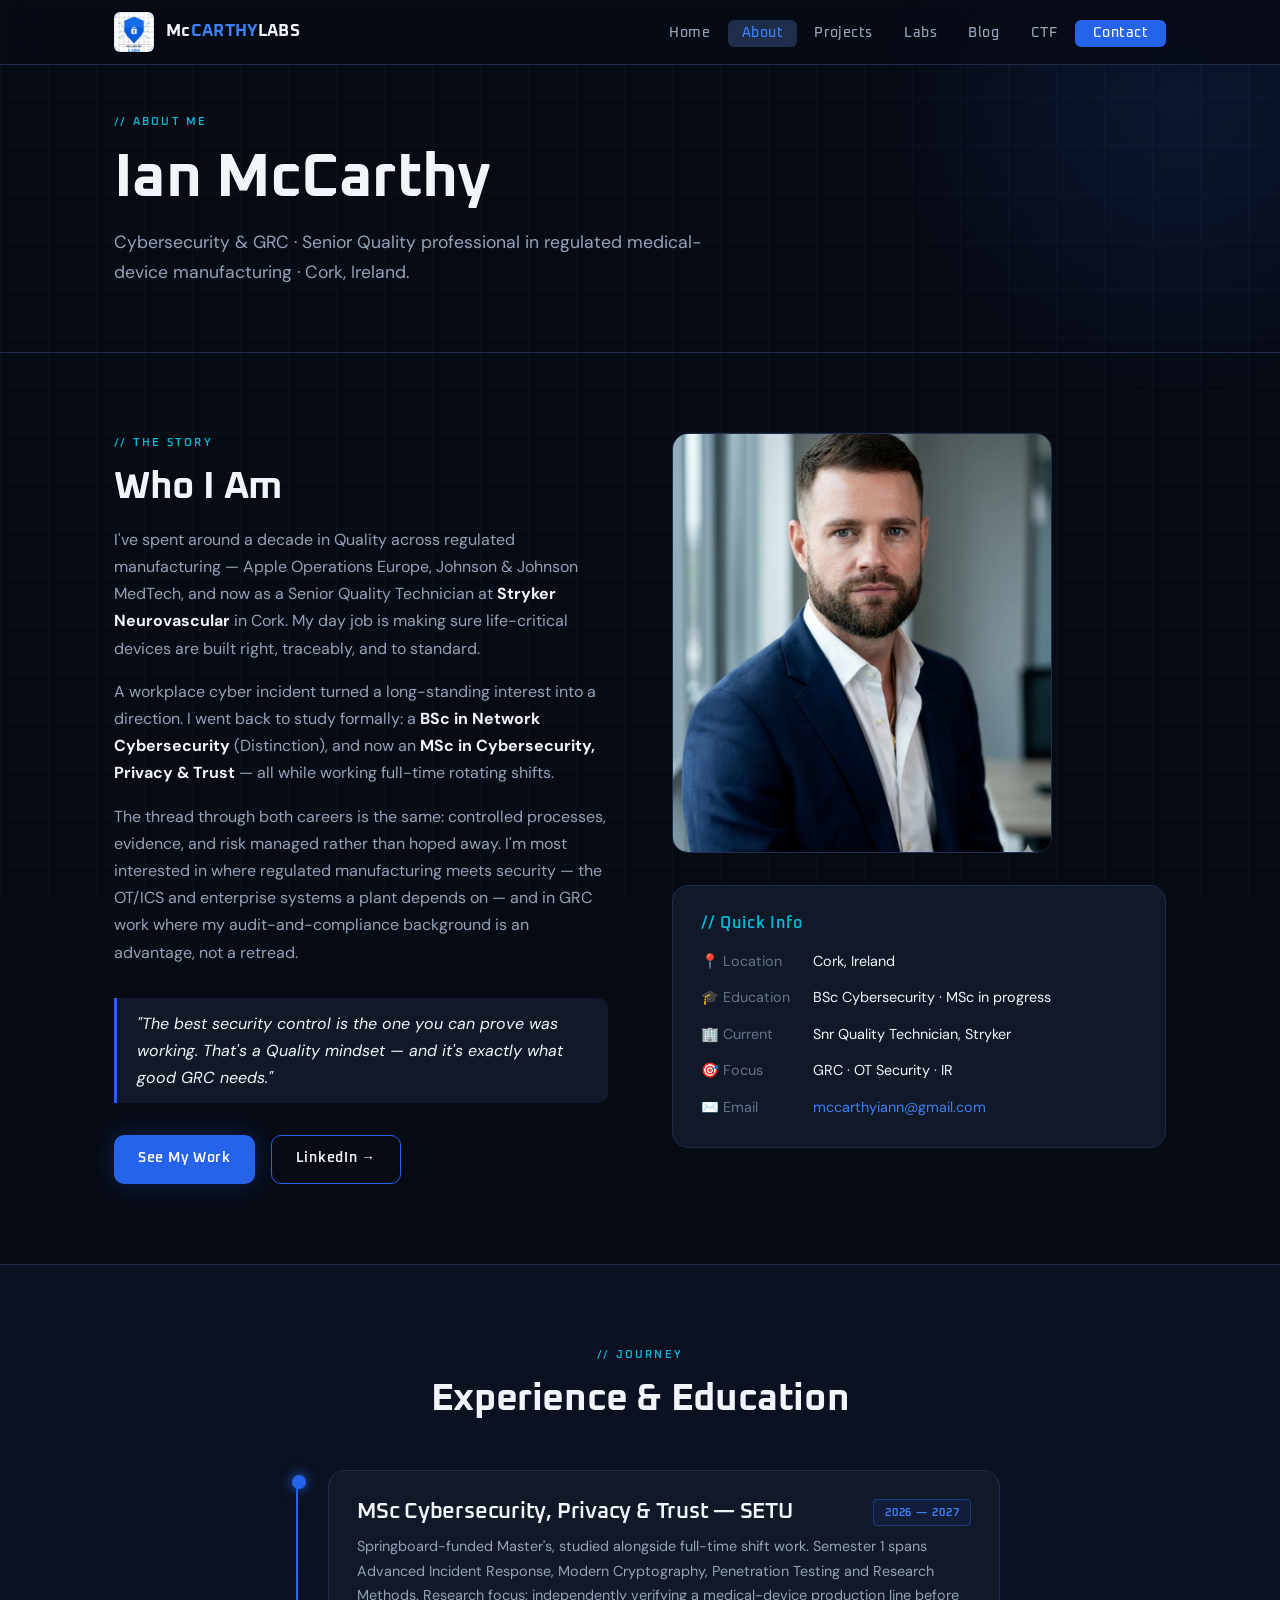
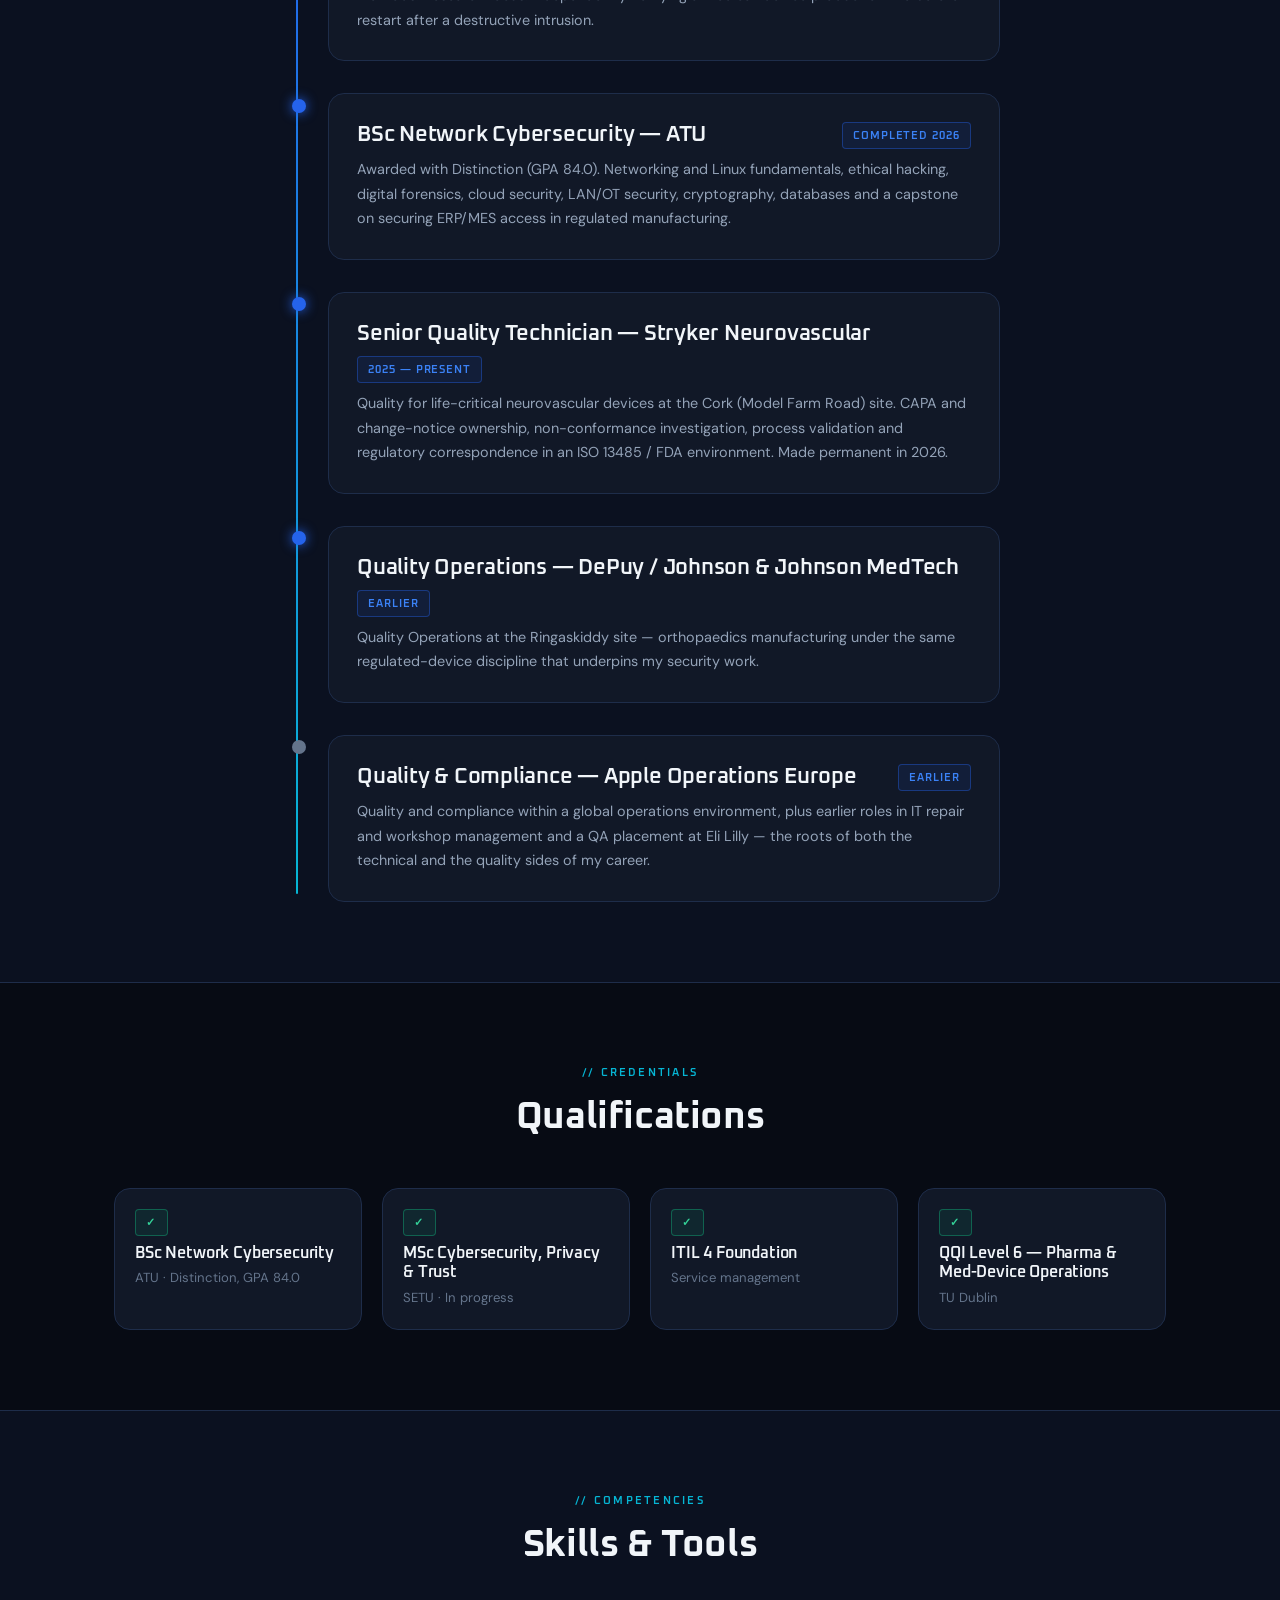
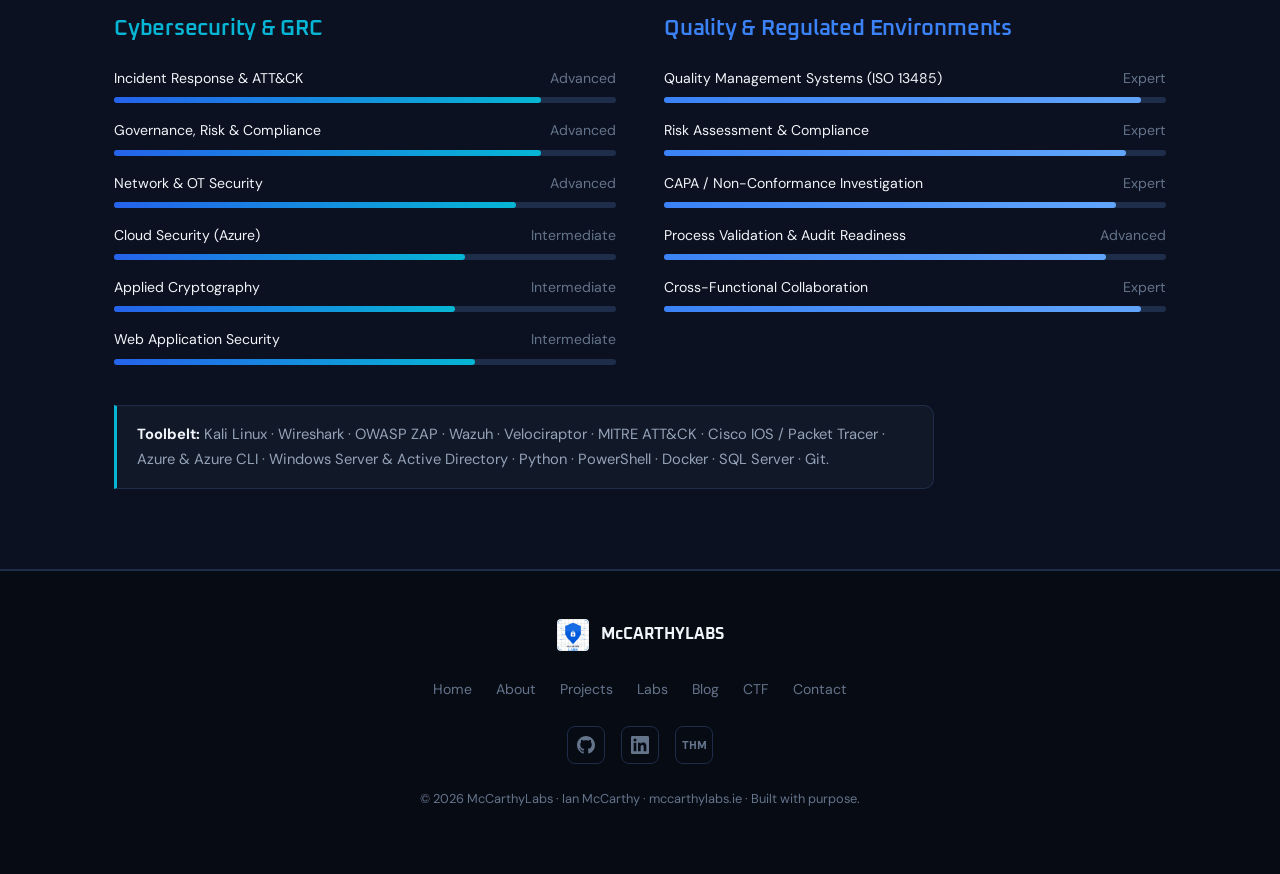
==== commit d1d5fcc8: "Expand portfolio from BSc & MSc coursework Rebuild the site around real academic work (ATU BSc Netwo" ====
--- a/about.html
+++ b/about.html
@@ -50,7 +50,7 @@
           <span class="eyebrow">// The Story</span>
           <h2>Who I Am</h2>
           <p style="margin-top:1rem;">I've spent around a decade in Quality across regulated manufacturing — Apple Operations Europe, Johnson &amp; Johnson MedTech, and now as a Senior Quality Technician at <strong style="color:var(--text-1);">Stryker Neurovascular</strong> in Cork. My day job is making sure life-critical devices are built right, traceably, and to standard.</p>
-          <p>Seeing how completely safety-critical production now depends on digital systems — and how much a security failure could cost a regulated line — turned a long-standing interest into a direction. I went back to study formally: a <strong style="color:var(--text-1);">BSc in Network Cybersecurity</strong> (Distinction), and now an <strong style="color:var(--text-1);">MSc in Cybersecurity, Privacy &amp; Trust</strong> — all while working full-time rotating shifts.</p>
+          <p>A workplace cyber incident turned a long-standing interest into a direction. I went back to study formally: a <strong style="color:var(--text-1);">BSc in Network Cybersecurity</strong> (Distinction), and now an <strong style="color:var(--text-1);">MSc in Cybersecurity, Privacy &amp; Trust</strong> — all while working full-time rotating shifts.</p>
           <p>The thread through both careers is the same: controlled processes, evidence, and risk managed rather than hoped away. I'm most interested in where regulated manufacturing meets security — the OT/ICS and enterprise systems a plant depends on — and in GRC work where my audit-and-compliance background is an advantage, not a retread.</p>
           <blockquote style="border-left:3px solid var(--blue);padding:0.75rem 1.25rem;background:var(--bg-card);border-radius:0 var(--radius) var(--radius) 0;margin:2rem 0;">
             <p style="color:var(--text-1);font-style:italic;margin:0;">"The best security control is the one you can prove was working. That's a Quality mindset — and it's exactly what good GRC needs."</p>
@@ -137,7 +137,7 @@
         <div><h3 style="margin-bottom:1.5rem;color:var(--cyan);">Cybersecurity &amp; GRC</h3><div style="display:flex;flex-direction:column;gap:1rem;"><div><div style="display:flex;justify-content:space-between;margin-bottom:0.4rem;font-size:0.88rem;"><span style="color:var(--text-1);">Incident Response &amp; ATT&amp;CK</span><span style="color:var(--text-3);">Advanced</span></div><div style="height:6px;background:var(--border);border-radius:3px;"><div style="width:85%;height:100%;background:linear-gradient(90deg,var(--blue),var(--cyan));border-radius:3px;"></div></div></div><div><div style="display:flex;justify-content:space-between;margin-bottom:0.4rem;font-size:0.88rem;"><span style="color:var(--text-1);">Governance, Risk &amp; Compliance</span><span style="color:var(--text-3);">Advanced</span></div><div style="height:6px;background:var(--border);border-radius:3px;"><div style="width:85%;height:100%;background:linear-gradient(90deg,var(--blue),var(--cyan));border-radius:3px;"></div></div></div><div><div style="display:flex;justify-content:space-between;margin-bottom:0.4rem;font-size:0.88rem;"><span style="color:var(--text-1);">Network &amp; OT Security</span><span style="color:var(--text-3);">Advanced</span></div><div style="height:6px;background:var(--border);border-radius:3px;"><div style="width:80%;height:100%;background:linear-gradient(90deg,var(--blue),var(--cyan));border-radius:3px;"></div></div></div><div><div style="display:flex;justify-content:space-between;margin-bottom:0.4rem;font-size:0.88rem;"><span style="color:var(--text-1);">Cloud Security (Azure)</span><span style="color:var(--text-3);">Intermediate</span></div><div style="height:6px;background:var(--border);border-radius:3px;"><div style="width:70%;height:100%;background:linear-gradient(90deg,var(--blue),var(--cyan));border-radius:3px;"></div></div></div><div><div style="display:flex;justify-content:space-between;margin-bottom:0.4rem;font-size:0.88rem;"><span style="color:var(--text-1);">Applied Cryptography</span><span style="color:var(--text-3);">Intermediate</span></div><div style="height:6px;background:var(--border);border-radius:3px;"><div style="width:68%;height:100%;background:linear-gradient(90deg,var(--blue),var(--cyan));border-radius:3px;"></div></div></div><div><div style="display:flex;justify-content:space-between;margin-bottom:0.4rem;font-size:0.88rem;"><span style="color:var(--text-1);">Web Application Security</span><span style="color:var(--text-3);">Intermediate</span></div><div style="height:6px;background:var(--border);border-radius:3px;"><div style="width:72%;height:100%;background:linear-gradient(90deg,var(--blue),var(--cyan));border-radius:3px;"></div></div></div></div></div>
         <div><h3 style="margin-bottom:1.5rem;color:var(--blue-light);">Quality &amp; Regulated Environments</h3><div style="display:flex;flex-direction:column;gap:1rem;"><div><div style="display:flex;justify-content:space-between;margin-bottom:0.4rem;font-size:0.88rem;"><span style="color:var(--text-1);">Quality Management Systems (ISO 13485)</span><span style="color:var(--text-3);">Expert</span></div><div style="height:6px;background:var(--border);border-radius:3px;"><div style="width:95%;height:100%;background:linear-gradient(90deg,var(--blue-light),#60a5fa);border-radius:3px;"></div></div></div><div><div style="display:flex;justify-content:space-between;margin-bottom:0.4rem;font-size:0.88rem;"><span style="color:var(--text-1);">Risk Assessment &amp; Compliance</span><span style="color:var(--text-3);">Expert</span></div><div style="height:6px;background:var(--border);border-radius:3px;"><div style="width:92%;height:100%;background:linear-gradient(90deg,var(--blue-light),#60a5fa);border-radius:3px;"></div></div></div><div><div style="display:flex;justify-content:space-between;margin-bottom:0.4rem;font-size:0.88rem;"><span style="color:var(--text-1);">CAPA / Non-Conformance Investigation</span><span style="color:var(--text-3);">Expert</span></div><div style="height:6px;background:var(--border);border-radius:3px;"><div style="width:90%;height:100%;background:linear-gradient(90deg,var(--blue-light),#60a5fa);border-radius:3px;"></div></div></div><div><div style="display:flex;justify-content:space-between;margin-bottom:0.4rem;font-size:0.88rem;"><span style="color:var(--text-1);">Process Validation &amp; Audit Readiness</span><span style="color:var(--text-3);">Advanced</span></div><div style="height:6px;background:var(--border);border-radius:3px;"><div style="width:88%;height:100%;background:linear-gradient(90deg,var(--blue-light),#60a5fa);border-radius:3px;"></div></div></div><div><div style="display:flex;justify-content:space-between;margin-bottom:0.4rem;font-size:0.88rem;"><span style="color:var(--text-1);">Cross-Functional Collaboration</span><span style="color:var(--text-3);">Expert</span></div><div style="height:6px;background:var(--border);border-radius:3px;"><div style="width:95%;height:100%;background:linear-gradient(90deg,var(--blue-light),#60a5fa);border-radius:3px;"></div></div></div></div></div>
       </div>
-      <div class="callout" style="margin-top:2.5rem;max-width:820px;"><strong>Toolbelt:</strong> Kali Linux · Wireshark · OWASP ZAP · Wazuh · Velociraptor · MITRE ATT&amp;CK · Cisco IOS / Packet Tracer · Microsoft Azure &amp; Entra ID · Python &amp; pyca/cryptography · Docker · SQL · Git.</div>
+      <div class="callout" style="margin-top:2.5rem;max-width:820px;"><strong>Toolbelt:</strong> Kali Linux · Wireshark · OWASP ZAP · Wazuh · Velociraptor · MITRE ATT&amp;CK · Cisco IOS / Packet Tracer · Azure &amp; Azure CLI · Windows Server &amp; Active Directory · Python · PowerShell · Docker · SQL Server · Git.</div>
     </div>
   </section>
 </main>
@@ -150,6 +150,7 @@
       <div class="footer-social">
         <a href="https://github.com/mccarthylabs-ie" target="_blank" rel="noopener" class="social-icon" aria-label="GitHub"><svg width="18" height="18" viewBox="0 0 24 24" fill="currentColor"><path d="M12 0C5.37 0 0 5.37 0 12c0 5.31 3.435 9.795 8.205 11.385.6.105.825-.255.825-.57 0-.285-.015-1.23-.015-2.235-3.015.555-3.795-.735-4.035-1.41-.135-.345-.72-1.41-1.23-1.695-.42-.225-1.02-.78-.015-.795.945-.015 1.62.87 1.845 1.23 1.08 1.815 2.805 1.305 3.495.99.105-.78.42-1.305.765-1.605-2.67-.3-5.46-1.335-5.46-5.925 0-1.305.465-2.385 1.23-3.225-.12-.3-.54-1.53.12-3.18 0 0 1.005-.315 3.3 1.23.96-.27 1.98-.405 3-.405s2.04.135 3 .405c2.295-1.56 3.3-1.23 3.3-1.23.66 1.65.24 2.88.12 3.18.765.84 1.23 1.905 1.23 3.225 0 4.605-2.805 5.625-5.475 5.925.435.375.81 1.095.81 2.22 0 1.605-.015 2.895-.015 3.3 0 .315.225.69.825.57A12.02 12.02 0 0 0 24 12c0-6.63-5.37-12-12-12z"/></svg></a>
         <a href="https://www.linkedin.com/company/mccarthylabs/" target="_blank" rel="noopener" class="social-icon" aria-label="LinkedIn"><svg width="18" height="18" viewBox="0 0 24 24" fill="currentColor"><path d="M20.447 20.452h-3.554v-5.569c0-1.328-.027-3.037-1.852-3.037-1.853 0-2.136 1.445-2.136 2.939v5.667H9.351V9h3.414v1.561h.046c.477-.9 1.637-1.85 3.37-1.85 3.601 0 4.267 2.37 4.267 5.455v6.286zM5.337 7.433a2.062 2.062 0 0 1-2.063-2.065 2.064 2.064 0 1 1 2.063 2.065zm1.782 13.019H3.555V9h3.564v11.452zM22.225 0H1.771C.792 0 0 .774 0 1.729v20.542C0 23.227.792 24 1.771 24h20.451C23.2 24 24 23.227 24 22.271V1.729C24 .774 23.2 0 22.222 0h.003z"/></svg></a>
+        <a href="https://tryhackme.com/p/mccarthylabs" target="_blank" rel="noopener" class="social-icon" aria-label="TryHackMe" style="font-size:0.7rem;font-weight:700;font-family:var(--font-head);color:var(--text-3);">THM</a>
       </div>
       <p class="footer-copy">© 2026 McCarthyLabs · Ian McCarthy · mccarthylabs.ie · Built with purpose.</p>
     </div>
--- a/assets/style.css
+++ b/assets/style.css
@@ -533,3 +533,94 @@
   .section { padding: 3.5rem 0; }
   .page-hero { padding: 5.5rem 0 2.5rem; }
 }
+
+/* ============================================================
+   Portfolio v2 additions — case studies, lab notebook, matrix
+   ============================================================ */
+.section-alt { background: var(--bg-1); border-top: 1px solid var(--border); border-bottom: 1px solid var(--border); }
+.grid-4 { display: grid; grid-template-columns: repeat(4, 1fr); gap: 1.25rem; }
+
+.stat-value { font-family: var(--font-head); font-size: 1.8rem; font-weight: 700; color: var(--text-1); line-height: 1.2; }
+.stat-label { font-size: 0.82rem; color: var(--text-3); letter-spacing: 0.05em; }
+.stat-sep { width: 1px; background: var(--border); }
+
+.card-meta { font-family: var(--font-head); font-size: 0.72rem; letter-spacing: 0.1em; text-transform: uppercase; color: var(--text-3); margin-bottom: 0.4rem; }
+.card h3 a { color: var(--text-1); }
+.card h3 a:hover { color: var(--blue-light); }
+.card-foot { margin-top: auto; padding-top: 1rem; }
+.card-col { display: flex; flex-direction: column; height: 100%; }
+.tag-row { display: flex; flex-wrap: wrap; gap: 0.4rem; margin: 1rem 0 0; }
+.evidence-links { font-size: 0.82rem; margin-top: 0.75rem; color: var(--text-3); }
+.evidence-links a { white-space: nowrap; }
+
+.filter-bar { display: flex; flex-wrap: wrap; gap: 0.5rem; margin-bottom: 2.5rem; }
+
+.chip-nav { display: flex; flex-wrap: wrap; gap: 0.5rem; margin-top: 1.5rem; }
+.chip-nav a { font-family: var(--font-head); font-size: 0.78rem; letter-spacing: 0.04em; padding: 0.35rem 0.8rem; border: 1px solid var(--border); border-radius: 999px; color: var(--text-2); background: var(--bg-card); }
+.chip-nav a:hover { border-color: var(--border-h); color: var(--text-1); }
+
+.callout { border: 1px solid var(--border); border-left: 3px solid var(--cyan); background: var(--bg-card); border-radius: 0 var(--radius) var(--radius) 0; padding: 1rem 1.25rem; font-size: 0.92rem; color: var(--text-2); }
+.callout strong { color: var(--text-1); }
+
+/* Lab notebook */
+.lab-group { margin-bottom: 4.5rem; scroll-margin-top: 90px; }
+.lab-group:last-child { margin-bottom: 0; }
+.lab-group-head { display: flex; align-items: baseline; justify-content: space-between; flex-wrap: wrap; gap: 0.75rem; margin-bottom: 1.5rem; padding-bottom: 0.75rem; border-bottom: 1px solid var(--border); }
+.lab-group-head p { margin: 0; font-size: 0.9rem; }
+.lab-list { display: grid; grid-template-columns: 1fr 1fr; gap: 1.25rem; }
+.lab-entry { scroll-margin-top: 90px; }
+.lab-entry:hover { transform: none; }
+.lab-entry h3 { font-size: 1.1rem; margin-bottom: 0.25rem; }
+.lab-entry dl { display: grid; grid-template-columns: 96px 1fr; gap: 0.5rem 1rem; font-size: 0.9rem; margin-top: 1rem; }
+.lab-entry dt { color: var(--cyan); font-family: var(--font-head); font-size: 0.68rem; letter-spacing: 0.12em; text-transform: uppercase; padding-top: 0.2rem; }
+.lab-entry dd { color: var(--text-2); }
+.lab-entry .wide { grid-column: 1 / -1; }
+.lab-entry:target { border-color: var(--cyan); box-shadow: 0 0 0 1px var(--cyan), 0 16px 48px #0005; }
+
+pre.code { background: var(--bg-0); border: 1px solid var(--border); border-radius: var(--radius); padding: 0.85rem 1rem; overflow-x: auto; font-family: 'Courier New', monospace; font-size: 0.8rem; line-height: 1.55; color: var(--text-1); margin-top: 0.75rem; }
+
+/* Tables */
+.table-wrap { overflow-x: auto; -webkit-overflow-scrolling: touch; margin: 1.25rem 0 1.75rem; border: 1px solid var(--border); border-radius: var(--radius); }
+.data-table { width: 100%; border-collapse: collapse; font-size: 0.88rem; min-width: 520px; }
+.data-table th, .data-table td { text-align: left; padding: 0.65rem 0.85rem; border-bottom: 1px solid var(--border); vertical-align: top; }
+.data-table tr:last-child td { border-bottom: none; }
+.data-table th { font-family: var(--font-head); font-size: 0.7rem; letter-spacing: 0.1em; text-transform: uppercase; color: var(--cyan); background: var(--bg-card); }
+.data-table td { color: var(--text-2); }
+.data-table td strong { color: var(--text-1); font-weight: 600; }
+.mono { font-family: 'Courier New', monospace; color: var(--cyan); font-size: 0.85em; white-space: nowrap; }
+
+/* Case study pages */
+.glance { display: grid; grid-template-columns: repeat(auto-fit, minmax(200px, 1fr)); gap: 1rem 1.5rem; }
+.glance div span { display: block; font-family: var(--font-head); font-size: 0.68rem; letter-spacing: 0.12em; text-transform: uppercase; color: var(--cyan); margin-bottom: 0.2rem; }
+.glance div { font-size: 0.9rem; color: var(--text-1); }
+.figure { margin: 1.75rem 0; }
+.figure img { width: 100%; height: auto; display: block; background: #fff; border-radius: var(--radius); border: 1px solid var(--border); padding: 0.5rem; }
+.figure figcaption { font-size: 0.82rem; color: var(--text-3); margin-top: 0.6rem; text-align: center; }
+.bar-chart { display: flex; flex-direction: column; gap: 0.85rem; margin: 1.5rem 0; }
+.bar-row { display: grid; grid-template-columns: 170px 1fr 80px; gap: 0.75rem; align-items: center; font-size: 0.88rem; }
+.bar-row .label { color: var(--text-1); }
+.bar-row .track { height: 12px; background: var(--border); border-radius: 6px; overflow: hidden; }
+.bar-row .fill { height: 100%; background: linear-gradient(90deg, var(--blue), var(--cyan)); border-radius: 6px; }
+.bar-row .value { font-family: var(--font-head); color: var(--text-1); text-align: right; }
+.page-nav { display: flex; justify-content: space-between; flex-wrap: wrap; gap: 1rem; margin-top: 3rem; padding-top: 2rem; border-top: 1px solid var(--border); }
+
+/* Timeline (about) */
+.timeline { max-width: 720px; margin: 0 auto; position: relative; }
+.timeline::before { content: ''; position: absolute; left: 16px; top: 8px; bottom: 8px; width: 2px; background: linear-gradient(to bottom, var(--blue), var(--cyan)); border-radius: 2px; }
+.timeline-items { display: flex; flex-direction: column; gap: 2rem; padding-left: 3rem; }
+.timeline-item { position: relative; }
+.timeline-dot { position: absolute; left: -2.25rem; top: 0.35rem; width: 14px; height: 14px; border-radius: 50%; background: var(--blue); box-shadow: 0 0 12px var(--blue); }
+.timeline-dot.muted { background: var(--text-3); box-shadow: none; }
+.timeline-head { display: flex; align-items: center; justify-content: space-between; flex-wrap: wrap; gap: 0.5rem; margin-bottom: 0.5rem; }
+
+@media (min-width: 769px) and (max-width: 980px) {
+  .grid-3, .grid-4 { grid-template-columns: repeat(2, 1fr); }
+}
+@media (max-width: 768px) {
+  .grid-4, .lab-list { grid-template-columns: 1fr; }
+  .lab-entry dl { grid-template-columns: 1fr; gap: 0.15rem; }
+  .lab-entry dt { padding-top: 0.6rem; }
+  .bar-row { grid-template-columns: 1fr 70px; }
+  .bar-row .label { grid-column: 1 / -1; }
+  .stat-sep { display: none; }
+}
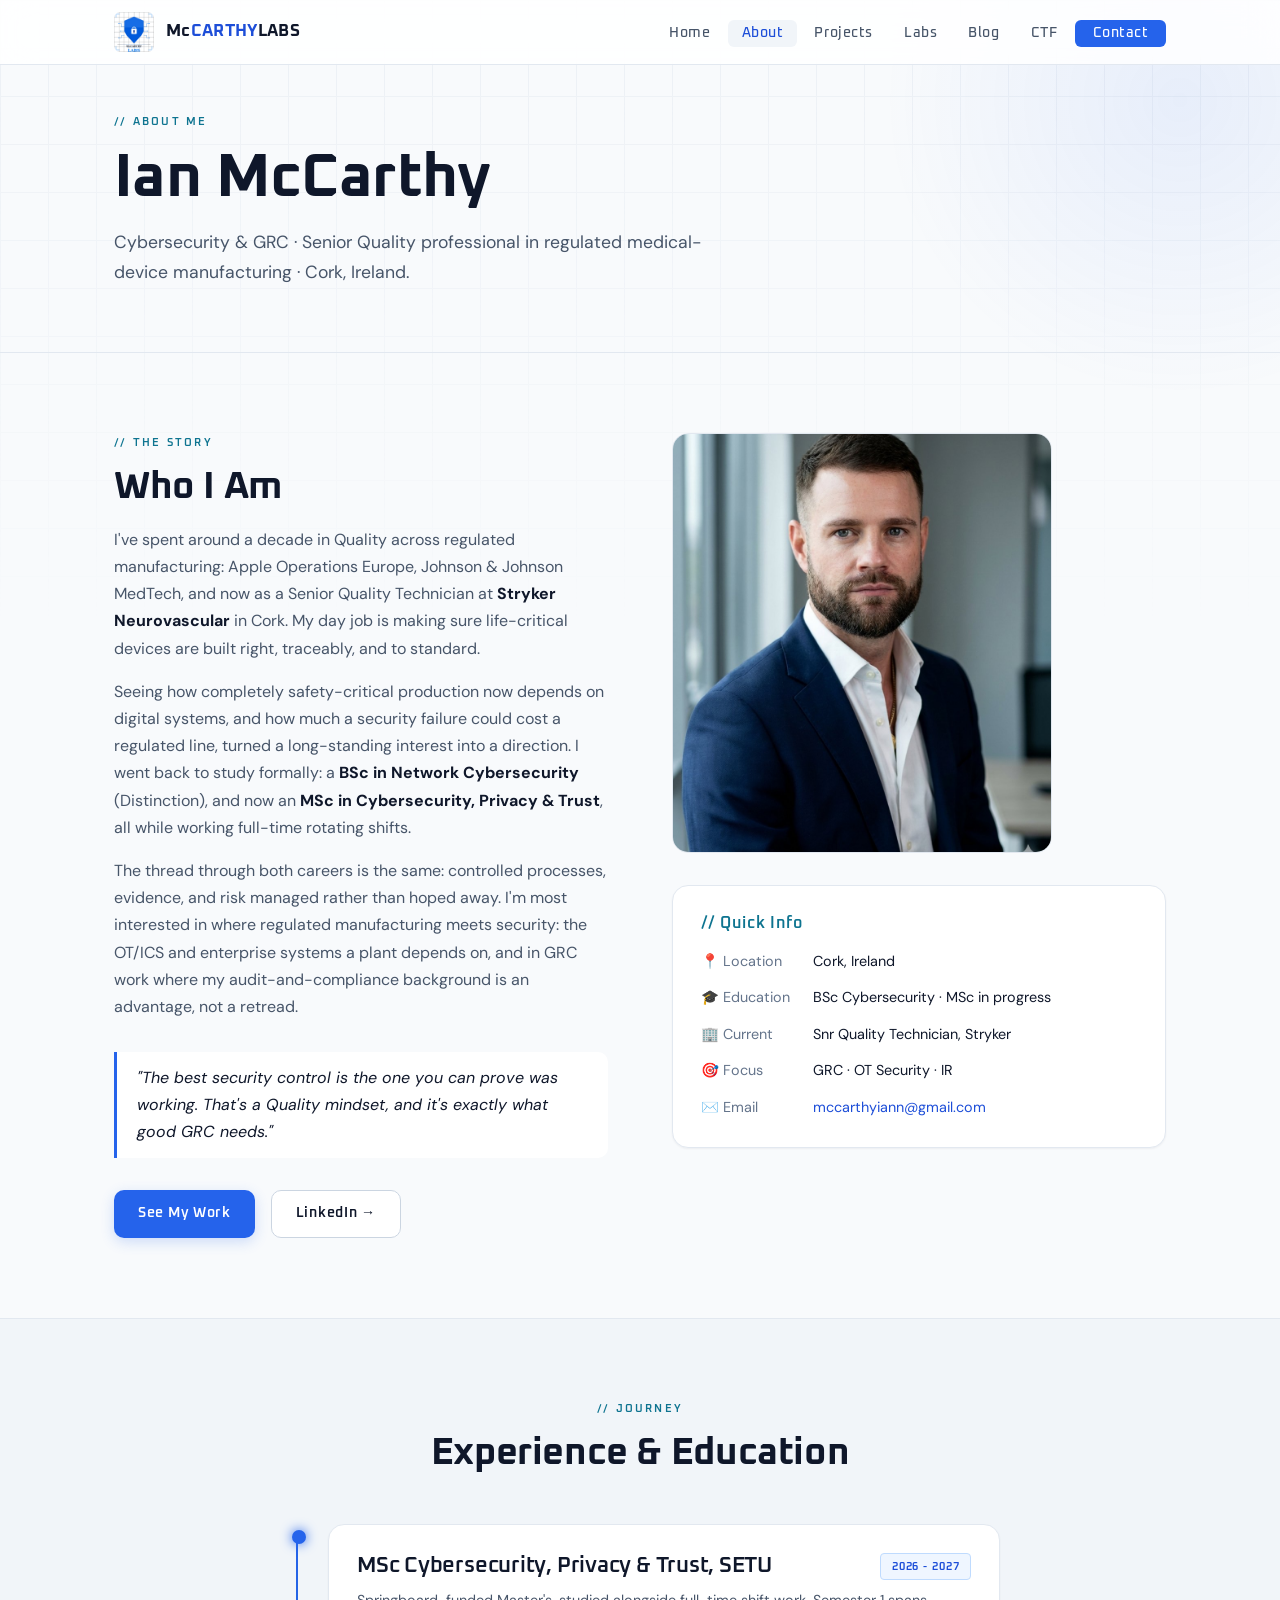
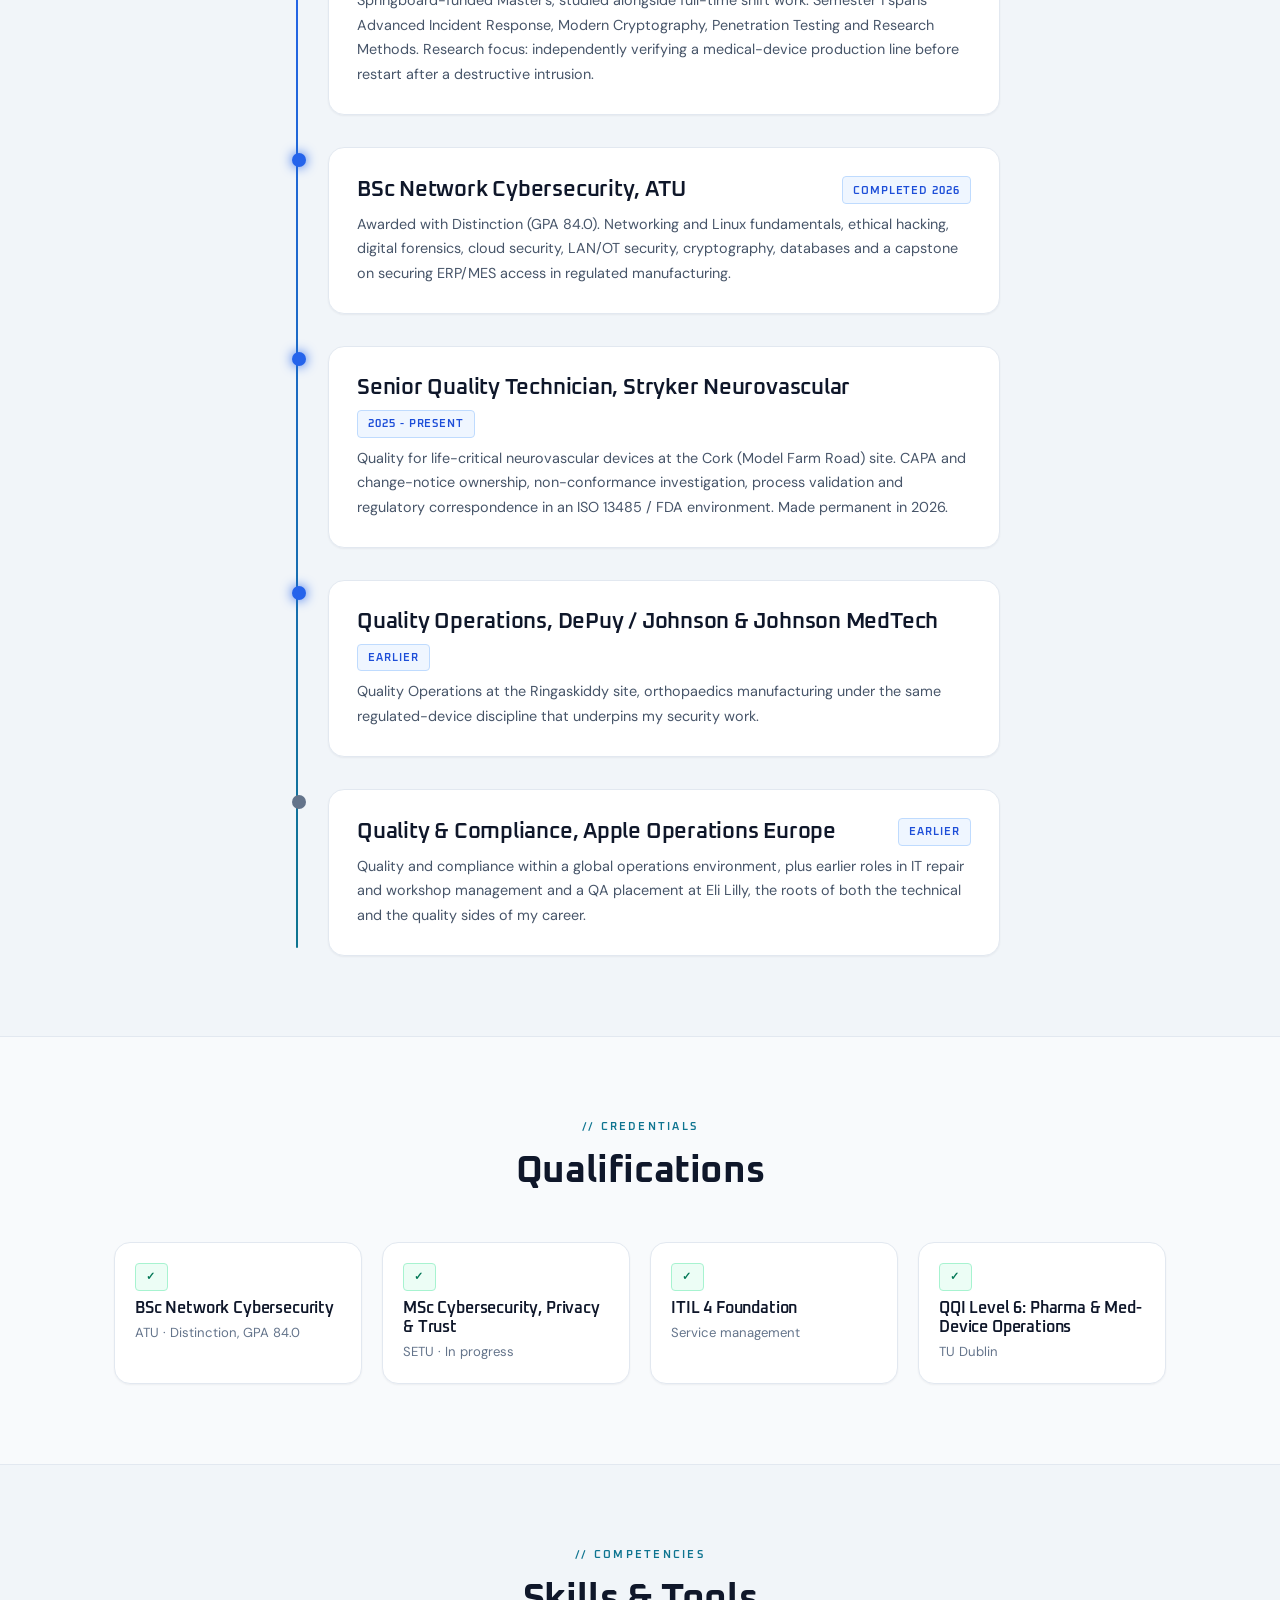
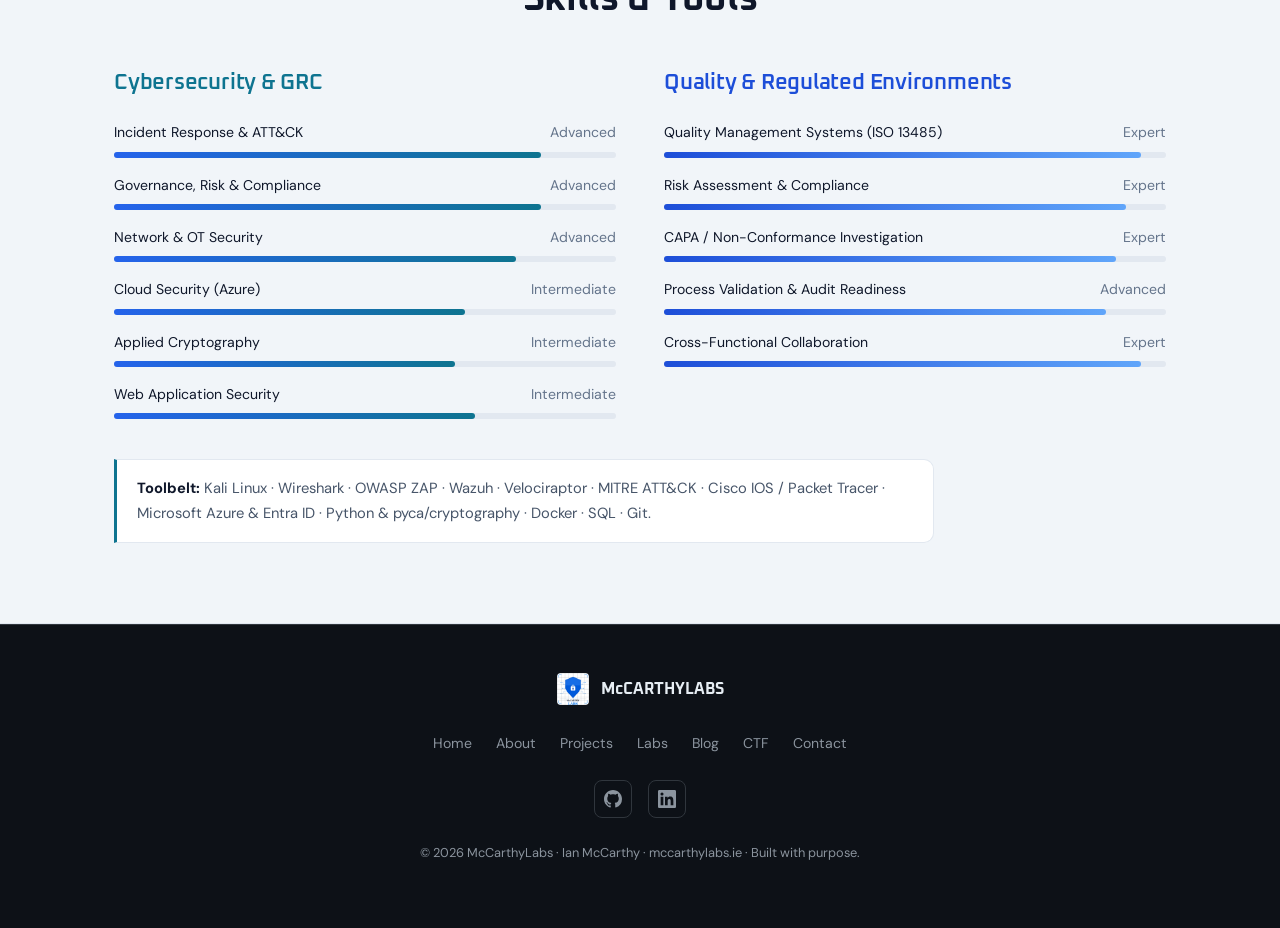
==== commit 41ca8c1f: "Copy edit: replace em dashes with standard punctuation" ====
--- a/about.html
+++ b/about.html
@@ -3,10 +3,10 @@
 <head>
   <meta charset="UTF-8" />
   <meta name="viewport" content="width=device-width, initial-scale=1.0" />
-  <title>About | Ian McCarthy — McCarthyLabs</title>
-  <meta name="description" content="Ian McCarthy — cybersecurity and GRC, built on a decade in regulated medical-device Quality. BSc Network Cybersecurity (Distinction), MSc Cybersecurity, Privacy &amp; Trust. Based in Cork, Ireland." />
-  <meta property="og:title" content="About | Ian McCarthy — McCarthyLabs" />
-  <meta property="og:description" content="Ian McCarthy — cybersecurity and GRC, built on a decade in regulated medical-device Quality. BSc Network Cybersecurity (Distinction), MSc Cybersecurity, Privacy &amp; Trust. Based in Cork, Ireland." />
+  <title>About | Ian McCarthy | McCarthyLabs</title>
+  <meta name="description" content="Ian McCarthy: cybersecurity and GRC, built on a decade in regulated medical-device Quality. BSc Network Cybersecurity (Distinction), MSc Cybersecurity, Privacy &amp; Trust. Based in Cork, Ireland." />
+  <meta property="og:title" content="About | Ian McCarthy | McCarthyLabs" />
+  <meta property="og:description" content="Ian McCarthy: cybersecurity and GRC, built on a decade in regulated medical-device Quality. BSc Network Cybersecurity (Distinction), MSc Cybersecurity, Privacy &amp; Trust. Based in Cork, Ireland." />
   <meta property="og:url" content="https://mccarthylabs.ie/about.html" />
   <meta property="og:type" content="website" />
   <link rel="canonical" href="https://mccarthylabs.ie/about.html" />
@@ -49,11 +49,11 @@
         <div>
           <span class="eyebrow">// The Story</span>
           <h2>Who I Am</h2>
-          <p style="margin-top:1rem;">I've spent around a decade in Quality across regulated manufacturing — Apple Operations Europe, Johnson &amp; Johnson MedTech, and now as a Senior Quality Technician at <strong style="color:var(--text-1);">Stryker Neurovascular</strong> in Cork. My day job is making sure life-critical devices are built right, traceably, and to standard.</p>
-          <p>A workplace cyber incident turned a long-standing interest into a direction. I went back to study formally: a <strong style="color:var(--text-1);">BSc in Network Cybersecurity</strong> (Distinction), and now an <strong style="color:var(--text-1);">MSc in Cybersecurity, Privacy &amp; Trust</strong> — all while working full-time rotating shifts.</p>
-          <p>The thread through both careers is the same: controlled processes, evidence, and risk managed rather than hoped away. I'm most interested in where regulated manufacturing meets security — the OT/ICS and enterprise systems a plant depends on — and in GRC work where my audit-and-compliance background is an advantage, not a retread.</p>
+          <p style="margin-top:1rem;">I've spent around a decade in Quality across regulated manufacturing: Apple Operations Europe, Johnson &amp; Johnson MedTech, and now as a Senior Quality Technician at <strong style="color:var(--text-1);">Stryker Neurovascular</strong> in Cork. My day job is making sure life-critical devices are built right, traceably, and to standard.</p>
+          <p>Seeing how completely safety-critical production now depends on digital systems, and how much a security failure could cost a regulated line, turned a long-standing interest into a direction. I went back to study formally: a <strong style="color:var(--text-1);">BSc in Network Cybersecurity</strong> (Distinction), and now an <strong style="color:var(--text-1);">MSc in Cybersecurity, Privacy &amp; Trust</strong>, all while working full-time rotating shifts.</p>
+          <p>The thread through both careers is the same: controlled processes, evidence, and risk managed rather than hoped away. I'm most interested in where regulated manufacturing meets security: the OT/ICS and enterprise systems a plant depends on, and in GRC work where my audit-and-compliance background is an advantage, not a retread.</p>
           <blockquote style="border-left:3px solid var(--blue);padding:0.75rem 1.25rem;background:var(--bg-card);border-radius:0 var(--radius) var(--radius) 0;margin:2rem 0;">
-            <p style="color:var(--text-1);font-style:italic;margin:0;">"The best security control is the one you can prove was working. That's a Quality mindset — and it's exactly what good GRC needs."</p>
+            <p style="color:var(--text-1);font-style:italic;margin:0;">"The best security control is the one you can prove was working. That's a Quality mindset, and it's exactly what good GRC needs."</p>
           </blockquote>
           <div class="flex gap-2" style="margin-top:1.5rem;flex-wrap:wrap;">
             <a href="projects.html" class="btn btn-primary">See My Work</a>
@@ -86,36 +86,36 @@
           <div class="timeline-item">
             <div class="timeline-dot "></div>
             <div class="card">
-              <div class="timeline-head"><h3>MSc Cybersecurity, Privacy &amp; Trust — SETU</h3><span class="badge badge-blue">2026 — 2027</span></div>
+              <div class="timeline-head"><h3>MSc Cybersecurity, Privacy &amp; Trust, SETU</h3><span class="badge badge-blue">2026 - 2027</span></div>
               <p style="font-size:0.9rem;margin:0;">Springboard-funded Master's, studied alongside full-time shift work. Semester 1 spans Advanced Incident Response, Modern Cryptography, Penetration Testing and Research Methods. Research focus: independently verifying a medical-device production line before restart after a destructive intrusion.</p>
             </div>
           </div>
           <div class="timeline-item">
             <div class="timeline-dot "></div>
             <div class="card">
-              <div class="timeline-head"><h3>BSc Network Cybersecurity — ATU</h3><span class="badge badge-blue">Completed 2026</span></div>
+              <div class="timeline-head"><h3>BSc Network Cybersecurity, ATU</h3><span class="badge badge-blue">Completed 2026</span></div>
               <p style="font-size:0.9rem;margin:0;">Awarded with Distinction (GPA 84.0). Networking and Linux fundamentals, ethical hacking, digital forensics, cloud security, LAN/OT security, cryptography, databases and a capstone on securing ERP/MES access in regulated manufacturing.</p>
             </div>
           </div>
           <div class="timeline-item">
             <div class="timeline-dot "></div>
             <div class="card">
-              <div class="timeline-head"><h3>Senior Quality Technician — Stryker Neurovascular</h3><span class="badge badge-blue">2025 — Present</span></div>
+              <div class="timeline-head"><h3>Senior Quality Technician, Stryker Neurovascular</h3><span class="badge badge-blue">2025 - Present</span></div>
               <p style="font-size:0.9rem;margin:0;">Quality for life-critical neurovascular devices at the Cork (Model Farm Road) site. CAPA and change-notice ownership, non-conformance investigation, process validation and regulatory correspondence in an ISO 13485 / FDA environment. Made permanent in 2026.</p>
             </div>
           </div>
           <div class="timeline-item">
             <div class="timeline-dot "></div>
             <div class="card">
-              <div class="timeline-head"><h3>Quality Operations — DePuy / Johnson &amp; Johnson MedTech</h3><span class="badge badge-blue">Earlier</span></div>
-              <p style="font-size:0.9rem;margin:0;">Quality Operations at the Ringaskiddy site — orthopaedics manufacturing under the same regulated-device discipline that underpins my security work.</p>
+              <div class="timeline-head"><h3>Quality Operations, DePuy / Johnson &amp; Johnson MedTech</h3><span class="badge badge-blue">Earlier</span></div>
+              <p style="font-size:0.9rem;margin:0;">Quality Operations at the Ringaskiddy site, orthopaedics manufacturing under the same regulated-device discipline that underpins my security work.</p>
             </div>
           </div>
           <div class="timeline-item">
             <div class="timeline-dot muted"></div>
             <div class="card">
-              <div class="timeline-head"><h3>Quality &amp; Compliance — Apple Operations Europe</h3><span class="badge badge-blue">Earlier</span></div>
-              <p style="font-size:0.9rem;margin:0;">Quality and compliance within a global operations environment, plus earlier roles in IT repair and workshop management and a QA placement at Eli Lilly — the roots of both the technical and the quality sides of my career.</p>
+              <div class="timeline-head"><h3>Quality &amp; Compliance, Apple Operations Europe</h3><span class="badge badge-blue">Earlier</span></div>
+              <p style="font-size:0.9rem;margin:0;">Quality and compliance within a global operations environment, plus earlier roles in IT repair and workshop management and a QA placement at Eli Lilly, the roots of both the technical and the quality sides of my career.</p>
             </div>
           </div>
         </div>
@@ -126,7 +126,7 @@
   <section class="section">
     <div class="container">
       <div class="section-header text-center"><span class="eyebrow">// Credentials</span><h2>Qualifications</h2></div>
-      <div class="grid-4"><div class="card" style="padding:1.25rem;"><div class="flex items-center gap-1" style="margin-bottom:0.5rem;"><span class="badge badge-green">✓</span></div><h4 style="margin-bottom:0.25rem;color:var(--text-1);">BSc Network Cybersecurity</h4><p style="font-size:0.82rem;margin:0;color:var(--text-3);">ATU · Distinction, GPA 84.0</p></div><div class="card" style="padding:1.25rem;"><div class="flex items-center gap-1" style="margin-bottom:0.5rem;"><span class="badge badge-green">✓</span></div><h4 style="margin-bottom:0.25rem;color:var(--text-1);">MSc Cybersecurity, Privacy &amp; Trust</h4><p style="font-size:0.82rem;margin:0;color:var(--text-3);">SETU · In progress</p></div><div class="card" style="padding:1.25rem;"><div class="flex items-center gap-1" style="margin-bottom:0.5rem;"><span class="badge badge-green">✓</span></div><h4 style="margin-bottom:0.25rem;color:var(--text-1);">ITIL 4 Foundation</h4><p style="font-size:0.82rem;margin:0;color:var(--text-3);">Service management</p></div><div class="card" style="padding:1.25rem;"><div class="flex items-center gap-1" style="margin-bottom:0.5rem;"><span class="badge badge-green">✓</span></div><h4 style="margin-bottom:0.25rem;color:var(--text-1);">QQI Level 6 — Pharma &amp; Med-Device Operations</h4><p style="font-size:0.82rem;margin:0;color:var(--text-3);">TU Dublin</p></div></div>
+      <div class="grid-4"><div class="card" style="padding:1.25rem;"><div class="flex items-center gap-1" style="margin-bottom:0.5rem;"><span class="badge badge-green">✓</span></div><h4 style="margin-bottom:0.25rem;color:var(--text-1);">BSc Network Cybersecurity</h4><p style="font-size:0.82rem;margin:0;color:var(--text-3);">ATU · Distinction, GPA 84.0</p></div><div class="card" style="padding:1.25rem;"><div class="flex items-center gap-1" style="margin-bottom:0.5rem;"><span class="badge badge-green">✓</span></div><h4 style="margin-bottom:0.25rem;color:var(--text-1);">MSc Cybersecurity, Privacy &amp; Trust</h4><p style="font-size:0.82rem;margin:0;color:var(--text-3);">SETU · In progress</p></div><div class="card" style="padding:1.25rem;"><div class="flex items-center gap-1" style="margin-bottom:0.5rem;"><span class="badge badge-green">✓</span></div><h4 style="margin-bottom:0.25rem;color:var(--text-1);">ITIL 4 Foundation</h4><p style="font-size:0.82rem;margin:0;color:var(--text-3);">Service management</p></div><div class="card" style="padding:1.25rem;"><div class="flex items-center gap-1" style="margin-bottom:0.5rem;"><span class="badge badge-green">✓</span></div><h4 style="margin-bottom:0.25rem;color:var(--text-1);">QQI Level 6: Pharma &amp; Med-Device Operations</h4><p style="font-size:0.82rem;margin:0;color:var(--text-3);">TU Dublin</p></div></div>
     </div>
   </section>
 
@@ -137,7 +137,7 @@
         <div><h3 style="margin-bottom:1.5rem;color:var(--cyan);">Cybersecurity &amp; GRC</h3><div style="display:flex;flex-direction:column;gap:1rem;"><div><div style="display:flex;justify-content:space-between;margin-bottom:0.4rem;font-size:0.88rem;"><span style="color:var(--text-1);">Incident Response &amp; ATT&amp;CK</span><span style="color:var(--text-3);">Advanced</span></div><div style="height:6px;background:var(--border);border-radius:3px;"><div style="width:85%;height:100%;background:linear-gradient(90deg,var(--blue),var(--cyan));border-radius:3px;"></div></div></div><div><div style="display:flex;justify-content:space-between;margin-bottom:0.4rem;font-size:0.88rem;"><span style="color:var(--text-1);">Governance, Risk &amp; Compliance</span><span style="color:var(--text-3);">Advanced</span></div><div style="height:6px;background:var(--border);border-radius:3px;"><div style="width:85%;height:100%;background:linear-gradient(90deg,var(--blue),var(--cyan));border-radius:3px;"></div></div></div><div><div style="display:flex;justify-content:space-between;margin-bottom:0.4rem;font-size:0.88rem;"><span style="color:var(--text-1);">Network &amp; OT Security</span><span style="color:var(--text-3);">Advanced</span></div><div style="height:6px;background:var(--border);border-radius:3px;"><div style="width:80%;height:100%;background:linear-gradient(90deg,var(--blue),var(--cyan));border-radius:3px;"></div></div></div><div><div style="display:flex;justify-content:space-between;margin-bottom:0.4rem;font-size:0.88rem;"><span style="color:var(--text-1);">Cloud Security (Azure)</span><span style="color:var(--text-3);">Intermediate</span></div><div style="height:6px;background:var(--border);border-radius:3px;"><div style="width:70%;height:100%;background:linear-gradient(90deg,var(--blue),var(--cyan));border-radius:3px;"></div></div></div><div><div style="display:flex;justify-content:space-between;margin-bottom:0.4rem;font-size:0.88rem;"><span style="color:var(--text-1);">Applied Cryptography</span><span style="color:var(--text-3);">Intermediate</span></div><div style="height:6px;background:var(--border);border-radius:3px;"><div style="width:68%;height:100%;background:linear-gradient(90deg,var(--blue),var(--cyan));border-radius:3px;"></div></div></div><div><div style="display:flex;justify-content:space-between;margin-bottom:0.4rem;font-size:0.88rem;"><span style="color:var(--text-1);">Web Application Security</span><span style="color:var(--text-3);">Intermediate</span></div><div style="height:6px;background:var(--border);border-radius:3px;"><div style="width:72%;height:100%;background:linear-gradient(90deg,var(--blue),var(--cyan));border-radius:3px;"></div></div></div></div></div>
         <div><h3 style="margin-bottom:1.5rem;color:var(--blue-light);">Quality &amp; Regulated Environments</h3><div style="display:flex;flex-direction:column;gap:1rem;"><div><div style="display:flex;justify-content:space-between;margin-bottom:0.4rem;font-size:0.88rem;"><span style="color:var(--text-1);">Quality Management Systems (ISO 13485)</span><span style="color:var(--text-3);">Expert</span></div><div style="height:6px;background:var(--border);border-radius:3px;"><div style="width:95%;height:100%;background:linear-gradient(90deg,var(--blue-light),#60a5fa);border-radius:3px;"></div></div></div><div><div style="display:flex;justify-content:space-between;margin-bottom:0.4rem;font-size:0.88rem;"><span style="color:var(--text-1);">Risk Assessment &amp; Compliance</span><span style="color:var(--text-3);">Expert</span></div><div style="height:6px;background:var(--border);border-radius:3px;"><div style="width:92%;height:100%;background:linear-gradient(90deg,var(--blue-light),#60a5fa);border-radius:3px;"></div></div></div><div><div style="display:flex;justify-content:space-between;margin-bottom:0.4rem;font-size:0.88rem;"><span style="color:var(--text-1);">CAPA / Non-Conformance Investigation</span><span style="color:var(--text-3);">Expert</span></div><div style="height:6px;background:var(--border);border-radius:3px;"><div style="width:90%;height:100%;background:linear-gradient(90deg,var(--blue-light),#60a5fa);border-radius:3px;"></div></div></div><div><div style="display:flex;justify-content:space-between;margin-bottom:0.4rem;font-size:0.88rem;"><span style="color:var(--text-1);">Process Validation &amp; Audit Readiness</span><span style="color:var(--text-3);">Advanced</span></div><div style="height:6px;background:var(--border);border-radius:3px;"><div style="width:88%;height:100%;background:linear-gradient(90deg,var(--blue-light),#60a5fa);border-radius:3px;"></div></div></div><div><div style="display:flex;justify-content:space-between;margin-bottom:0.4rem;font-size:0.88rem;"><span style="color:var(--text-1);">Cross-Functional Collaboration</span><span style="color:var(--text-3);">Expert</span></div><div style="height:6px;background:var(--border);border-radius:3px;"><div style="width:95%;height:100%;background:linear-gradient(90deg,var(--blue-light),#60a5fa);border-radius:3px;"></div></div></div></div></div>
       </div>
-      <div class="callout" style="margin-top:2.5rem;max-width:820px;"><strong>Toolbelt:</strong> Kali Linux · Wireshark · OWASP ZAP · Wazuh · Velociraptor · MITRE ATT&amp;CK · Cisco IOS / Packet Tracer · Azure &amp; Azure CLI · Windows Server &amp; Active Directory · Python · PowerShell · Docker · SQL Server · Git.</div>
+      <div class="callout" style="margin-top:2.5rem;max-width:820px;"><strong>Toolbelt:</strong> Kali Linux · Wireshark · OWASP ZAP · Wazuh · Velociraptor · MITRE ATT&amp;CK · Cisco IOS / Packet Tracer · Microsoft Azure &amp; Entra ID · Python &amp; pyca/cryptography · Docker · SQL · Git.</div>
     </div>
   </section>
 </main>
@@ -150,7 +150,6 @@
       <div class="footer-social">
         <a href="https://github.com/mccarthylabs-ie" target="_blank" rel="noopener" class="social-icon" aria-label="GitHub"><svg width="18" height="18" viewBox="0 0 24 24" fill="currentColor"><path d="M12 0C5.37 0 0 5.37 0 12c0 5.31 3.435 9.795 8.205 11.385.6.105.825-.255.825-.57 0-.285-.015-1.23-.015-2.235-3.015.555-3.795-.735-4.035-1.41-.135-.345-.72-1.41-1.23-1.695-.42-.225-1.02-.78-.015-.795.945-.015 1.62.87 1.845 1.23 1.08 1.815 2.805 1.305 3.495.99.105-.78.42-1.305.765-1.605-2.67-.3-5.46-1.335-5.46-5.925 0-1.305.465-2.385 1.23-3.225-.12-.3-.54-1.53.12-3.18 0 0 1.005-.315 3.3 1.23.96-.27 1.98-.405 3-.405s2.04.135 3 .405c2.295-1.56 3.3-1.23 3.3-1.23.66 1.65.24 2.88.12 3.18.765.84 1.23 1.905 1.23 3.225 0 4.605-2.805 5.625-5.475 5.925.435.375.81 1.095.81 2.22 0 1.605-.015 2.895-.015 3.3 0 .315.225.69.825.57A12.02 12.02 0 0 0 24 12c0-6.63-5.37-12-12-12z"/></svg></a>
         <a href="https://www.linkedin.com/company/mccarthylabs/" target="_blank" rel="noopener" class="social-icon" aria-label="LinkedIn"><svg width="18" height="18" viewBox="0 0 24 24" fill="currentColor"><path d="M20.447 20.452h-3.554v-5.569c0-1.328-.027-3.037-1.852-3.037-1.853 0-2.136 1.445-2.136 2.939v5.667H9.351V9h3.414v1.561h.046c.477-.9 1.637-1.85 3.37-1.85 3.601 0 4.267 2.37 4.267 5.455v6.286zM5.337 7.433a2.062 2.062 0 0 1-2.063-2.065 2.064 2.064 0 1 1 2.063 2.065zm1.782 13.019H3.555V9h3.564v11.452zM22.225 0H1.771C.792 0 0 .774 0 1.729v20.542C0 23.227.792 24 1.771 24h20.451C23.2 24 24 23.227 24 22.271V1.729C24 .774 23.2 0 22.222 0h.003z"/></svg></a>
-        <a href="https://tryhackme.com/p/mccarthylabs" target="_blank" rel="noopener" class="social-icon" aria-label="TryHackMe" style="font-size:0.7rem;font-weight:700;font-family:var(--font-head);color:var(--text-3);">THM</a>
       </div>
       <p class="footer-copy">© 2026 McCarthyLabs · Ian McCarthy · mccarthylabs.ie · Built with purpose.</p>
     </div>
--- a/assets/style.css
+++ b/assets/style.css
@@ -1,30 +1,43 @@
 /* ============================================================
-   McCARTHYLABS.IE — Global Stylesheet
-   Design: Dark Navy / Circuit Aesthetic
-   Fonts: Oxanium (headings) + DM Sans (body)
+   McCARTHYLABS.IE - Global Stylesheet
+   Design: Clinical White canvas + dark code/terminal accents
+   Fonts: Oxanium (headings) + DM Sans (body) + JetBrains Mono (code)
    ============================================================ */
 
-@import url('https://fonts.googleapis.com/css2?family=Oxanium:wght@300;400;500;600;700;800&family=DM+Sans:ital,opsz,wght@0,9..40,300;0,9..40,400;0,9..40,500;0,9..40,600;1,9..40,300&display=swap');
+@import url('https://fonts.googleapis.com/css2?family=Oxanium:wght@300;400;500;600;700;800&family=JetBrains+Mono:wght@400;500;600&family=DM+Sans:ital,opsz,wght@0,9..40,300;0,9..40,400;0,9..40,500;0,9..40,600;1,9..40,300&display=swap');
 
 /* ── Reset & Base ──────────────────────────────────────────── */
 *, *::before, *::after { box-sizing: border-box; margin: 0; padding: 0; }
 
 :root {
-  --bg-0:        #070b14;
-  --bg-1:        #0b1120;
-  --bg-2:        #0f1729;
-  --bg-card:     #111827;
-  --bg-card-h:   #162035;
-  --border:      #1e2d4a;
+  /* Light canvas */
+  --bg-0:        #f8fafc;   /* page - clinical off-white */
+  --bg-1:        #f1f5f9;   /* alt sections */
+  --bg-2:        #eef2f7;   /* inputs, chips */
+  --bg-card:     #ffffff;
+  --bg-card-h:   #ffffff;
+  --border:      #e2e8f0;
+  --border-s:    #cbd5e1;   /* stronger border */
   --border-h:    #2563eb;
   --blue:        #2563eb;
-  --blue-light:  #3b82f6;
-  --blue-glow:   #1d4ed8;
-  --cyan:        #06b6d4;
-  --text-1:      #f1f5f9;
-  --text-2:      #94a3b8;
+  --blue-light:  #1d4ed8;   /* links / accents - AA on white */
+  --blue-glow:   #1e40af;
+  --cyan:        #0e7490;   /* eyebrows / labels - AA on white */
+  --text-1:      #0f172a;
+  --text-2:      #475569;
   --text-3:      #64748b;
   --accent:      #2563eb;
+  --shadow-sm:   0 1px 2px rgba(15,23,42,0.05);
+  --shadow-md:   0 12px 32px rgba(15,23,42,0.09);
+  /* Dark "ink" - code blocks, terminals, dark bands */
+  --ink-0:       #0d1117;
+  --ink-1:       #161b22;
+  --ink-border:  #30363d;
+  --ink-text:    #e6edf3;
+  --ink-muted:   #8b949e;
+  --ink-cyan:    #22d3ee;
+  --ink-green:   #3fb950;
+  --font-mono:   'JetBrains Mono', ui-monospace, 'SFMono-Regular', Menlo, monospace;
   --font-head:   'Oxanium', sans-serif;
   --font-body:   'DM Sans', sans-serif;
   --radius:      10px;
@@ -32,7 +45,8 @@
   --transition:  0.25s cubic-bezier(0.4, 0, 0.2, 1);
 }
 
-html { scroll-behavior: smooth; }
+html { scroll-behavior: smooth; color-scheme: light; }
+::selection { background: #bfdbfe; color: #0f172a; }
 
 body {
   font-family: var(--font-body);
@@ -53,7 +67,9 @@
     linear-gradient(var(--border) 1px, transparent 1px),
     linear-gradient(90deg, var(--border) 1px, transparent 1px);
   background-size: 48px 48px;
-  opacity: 0.18;
+  opacity: 0.55;
+  -webkit-mask-image: linear-gradient(to bottom, #000 0%, transparent 70%);
+          mask-image: linear-gradient(to bottom, #000 0%, transparent 70%);
   pointer-events: none;
   z-index: 0;
 }
@@ -66,7 +82,7 @@
   right: -200px;
   width: 600px;
   height: 600px;
-  background: radial-gradient(circle, #2563eb22 0%, transparent 70%);
+  background: radial-gradient(circle, #2563eb14 0%, transparent 70%);
   pointer-events: none;
   z-index: 0;
 }
@@ -87,7 +103,7 @@
 
 p { color: var(--text-2); margin-bottom: 1rem; }
 a { color: var(--blue-light); text-decoration: none; transition: color var(--transition); }
-a:hover { color: #fff; }
+a:hover { color: var(--blue-glow); }
 
 .eyebrow {
   font-family: var(--font-head);
@@ -124,7 +140,7 @@
   top: 0; left: 0; right: 0;
   z-index: 1000;
   padding: 0.75rem 0;
-  background: rgba(7, 11, 20, 0.85);
+  background: rgba(255, 255, 255, 0.85);
   backdrop-filter: blur(16px);
   border-bottom: 1px solid var(--border);
   transition: all var(--transition);
@@ -184,7 +200,7 @@
 .nav-links a:hover,
 .nav-links a.active {
   color: var(--text-1);
-  background: var(--border);
+  background: var(--bg-1);
 }
 
 .nav-links a.active { color: var(--blue-light); }
@@ -196,7 +212,7 @@
   border-radius: 6px !important;
 }
 
-.nav-cta:hover { background: var(--blue-light) !important; transform: translateY(-1px); }
+.nav-cta:hover { background: var(--blue-glow) !important; transform: translateY(-1px); }
 
 /* Mobile hamburger */
 .nav-toggle {
@@ -230,25 +246,25 @@
 .btn-primary {
   background: var(--blue);
   color: #fff;
-  box-shadow: 0 0 24px #2563eb44;
+  box-shadow: 0 4px 14px #2563eb33;
 }
 
 .btn-primary:hover {
   background: var(--blue-light);
   color: #fff;
   transform: translateY(-2px);
-  box-shadow: 0 0 32px #2563eb66;
+  box-shadow: 0 8px 22px #2563eb44;
 }
 
 .btn-outline {
-  background: transparent;
+  background: var(--bg-card);
   color: var(--text-1);
-  border: 1px solid var(--border-h);
+  border: 1px solid var(--border-s);
 }
 
 .btn-outline:hover {
-  background: var(--border);
-  color: #fff;
+  border-color: var(--blue);
+  color: var(--blue-light);
   transform: translateY(-2px);
 }
 
@@ -263,6 +279,7 @@
   transition: all var(--transition);
   position: relative;
   overflow: hidden;
+  box-shadow: var(--shadow-sm);
 }
 
 .card::before {
@@ -279,7 +296,7 @@
   border-color: var(--border-h);
   background: var(--bg-card-h);
   transform: translateY(-4px);
-  box-shadow: 0 16px 48px #0005;
+  box-shadow: var(--shadow-md);
 }
 
 .card:hover::before { opacity: 1; }
@@ -297,11 +314,11 @@
   border: 1px solid;
 }
 
-.badge-blue  { background: #2563eb18; border-color: #2563eb66; color: var(--blue-light); }
-.badge-cyan  { background: #06b6d418; border-color: #06b6d466; color: var(--cyan); }
-.badge-green { background: #10b98118; border-color: #10b98166; color: #34d399; }
-.badge-amber { background: #f59e0b18; border-color: #f59e0b66; color: #fbbf24; }
-.badge-red   { background: #ef444418; border-color: #ef444466; color: #f87171; }
+.badge-blue  { background: #eff6ff; border-color: #bfdbfe; color: #1d4ed8; }
+.badge-cyan  { background: #ecfeff; border-color: #a5f3fc; color: #0e7490; }
+.badge-green { background: #ecfdf5; border-color: #a7f3d0; color: #047857; }
+.badge-amber { background: #fffbeb; border-color: #fde68a; color: #b45309; }
+.badge-red   { background: #fef2f2; border-color: #fecaca; color: #b91c1c; }
 
 /* ── Section Divider ──────────────────────────────────────── */
 .divider {
@@ -317,8 +334,24 @@
 }
 
 /* ── Footer ───────────────────────────────────────────────── */
+/* Dark bands - footer + any .section-dark. Re-maps tokens locally so
+   everything inside (text, borders, eyebrows, links) flips to dark mode. */
+.footer,
+.section-dark {
+  --text-1:     var(--ink-text);
+  --text-2:     #a3b1c2;
+  --text-3:     var(--ink-muted);
+  --border:     var(--ink-border);
+  --cyan:       var(--ink-cyan);
+  --blue-light: #60a5fa;
+  --bg-card:    var(--ink-1);
+  background: var(--ink-0);
+  color: var(--text-1);
+}
+.section-dark a:not(.btn):hover, .footer a:hover { color: #fff; }
+
 .footer {
-  border-top: 1px solid var(--border);
+  border-top: 1px solid var(--ink-border);
   padding: 3rem 0;
   position: relative;
   z-index: 1;
@@ -378,9 +411,9 @@
 }
 
 .social-icon:hover {
-  border-color: var(--blue-light);
-  color: var(--blue-light);
-  background: #2563eb14;
+  border-color: var(--ink-cyan);
+  color: var(--ink-cyan);
+  background: #22d3ee14;
 }
 
 .footer-copy {
@@ -441,10 +474,15 @@
   border: 1px solid var(--border);
   padding: 0.15rem 0.45rem;
   border-radius: 4px;
-  font-family: 'Courier New', monospace;
-  font-size: 0.88em;
+  font-family: var(--font-mono);
+  font-size: 0.85em;
   color: var(--cyan);
-}
+  background: var(--bg-1);
+}
+
+/* Code blocks in prose → dark terminal (shares pre.code styling below) */
+.prose pre { margin: 1.5rem 0; }
+.prose pre code { background: none; border: 0; padding: 0; color: inherit; font-size: inherit; }
 
 .prose hr {
   border: none;
@@ -479,7 +517,7 @@
   display: inline-block;
   width: 2px;
   height: 1em;
-  background: var(--cyan);
+  background: var(--blue);
   margin-left: 2px;
   vertical-align: middle;
   animation: blink 1s step-end infinite;
@@ -512,6 +550,7 @@
   color: #fff;
   font-size: 1.1rem;
   cursor: pointer;
+  box-shadow: 0 4px 14px #2563eb33;
   opacity: 0;
   pointer-events: none;
   transition: all var(--transition);
@@ -526,7 +565,7 @@
 
 /* ── Responsive ───────────────────────────────────────────── */
 @media (max-width: 768px) {
-  .nav-links { display: none; flex-direction: column; position: absolute; top: 100%; left: 0; right: 0; background: var(--bg-1); border-bottom: 1px solid var(--border); padding: 1rem; gap: 0.25rem; }
+  .nav-links { display: none; flex-direction: column; position: absolute; top: 100%; left: 0; right: 0; background: #fff; border-bottom: 1px solid var(--border); box-shadow: var(--shadow-md); padding: 1rem; gap: 0.25rem; }
   .nav-links.open { display: flex; }
   .nav-toggle { display: block; }
   .grid-2, .grid-3 { grid-template-columns: 1fr; }
@@ -535,7 +574,7 @@
 }
 
 /* ============================================================
-   Portfolio v2 additions — case studies, lab notebook, matrix
+   Portfolio v2 additions - case studies, lab notebook, matrix
    ============================================================ */
 .section-alt { background: var(--bg-1); border-top: 1px solid var(--border); border-bottom: 1px solid var(--border); }
 .grid-4 { display: grid; grid-template-columns: repeat(4, 1fr); gap: 1.25rem; }
@@ -575,9 +614,47 @@
 .lab-entry dt { color: var(--cyan); font-family: var(--font-head); font-size: 0.68rem; letter-spacing: 0.12em; text-transform: uppercase; padding-top: 0.2rem; }
 .lab-entry dd { color: var(--text-2); }
 .lab-entry .wide { grid-column: 1 / -1; }
-.lab-entry:target { border-color: var(--cyan); box-shadow: 0 0 0 1px var(--cyan), 0 16px 48px #0005; }
-
-pre.code { background: var(--bg-0); border: 1px solid var(--border); border-radius: var(--radius); padding: 0.85rem 1rem; overflow-x: auto; font-family: 'Courier New', monospace; font-size: 0.8rem; line-height: 1.55; color: var(--text-1); margin-top: 0.75rem; }
+.lab-entry:target { border-color: var(--cyan); box-shadow: 0 0 0 1px var(--cyan), var(--shadow-md); }
+
+/* Terminal / code blocks - the dark islands on the white canvas */
+pre.code, .prose pre, .terminal {
+  position: relative;
+  background: var(--ink-0);
+  border: 1px solid var(--ink-border);
+  border-radius: var(--radius);
+  padding: 2.3rem 1rem 0.95rem;
+  overflow-x: auto;
+  font-family: var(--font-mono);
+  font-size: 0.8rem;
+  line-height: 1.6;
+  color: var(--ink-text);
+  margin-top: 0.75rem;
+  box-shadow: 0 8px 24px rgba(15,23,42,0.14);
+}
+/* window bar */
+pre.code::before, .prose pre::before, .terminal::before {
+  content: '';
+  position: absolute;
+  top: 0; left: 0; right: 0;
+  height: 1.6rem;
+  background: var(--ink-1);
+  border-bottom: 1px solid var(--ink-border);
+}
+/* traffic-light dots */
+pre.code::after, .prose pre::after, .terminal::after {
+  content: '';
+  position: absolute;
+  top: 0.5rem; left: 0.8rem;
+  width: 46px; height: 10px;
+  background:
+    radial-gradient(circle at 5px 5px,  #ff5f56 4px, transparent 4.5px),
+    radial-gradient(circle at 23px 5px, #ffbd2e 4px, transparent 4.5px),
+    radial-gradient(circle at 41px 5px, #27c93f 4px, transparent 4.5px);
+}
+pre.code::selection, .prose pre ::selection, .terminal ::selection { background: #264f78; color: #fff; }
+.terminal .t-label { font-size: 0.68rem; letter-spacing: 0.12em; text-transform: uppercase; color: var(--ink-muted); }
+.terminal .t-prompt { color: var(--ink-green); }
+.terminal .t-accent { color: var(--ink-cyan); }
 
 /* Tables */
 .table-wrap { overflow-x: auto; -webkit-overflow-scrolling: touch; margin: 1.25rem 0 1.75rem; border: 1px solid var(--border); border-radius: var(--radius); }
@@ -587,7 +664,7 @@
 .data-table th { font-family: var(--font-head); font-size: 0.7rem; letter-spacing: 0.1em; text-transform: uppercase; color: var(--cyan); background: var(--bg-card); }
 .data-table td { color: var(--text-2); }
 .data-table td strong { color: var(--text-1); font-weight: 600; }
-.mono { font-family: 'Courier New', monospace; color: var(--cyan); font-size: 0.85em; white-space: nowrap; }
+.mono { font-family: var(--font-mono); color: var(--cyan); font-size: 0.85em; white-space: nowrap; }
 
 /* Case study pages */
 .glance { display: grid; grid-template-columns: repeat(auto-fit, minmax(200px, 1fr)); gap: 1rem 1.5rem; }
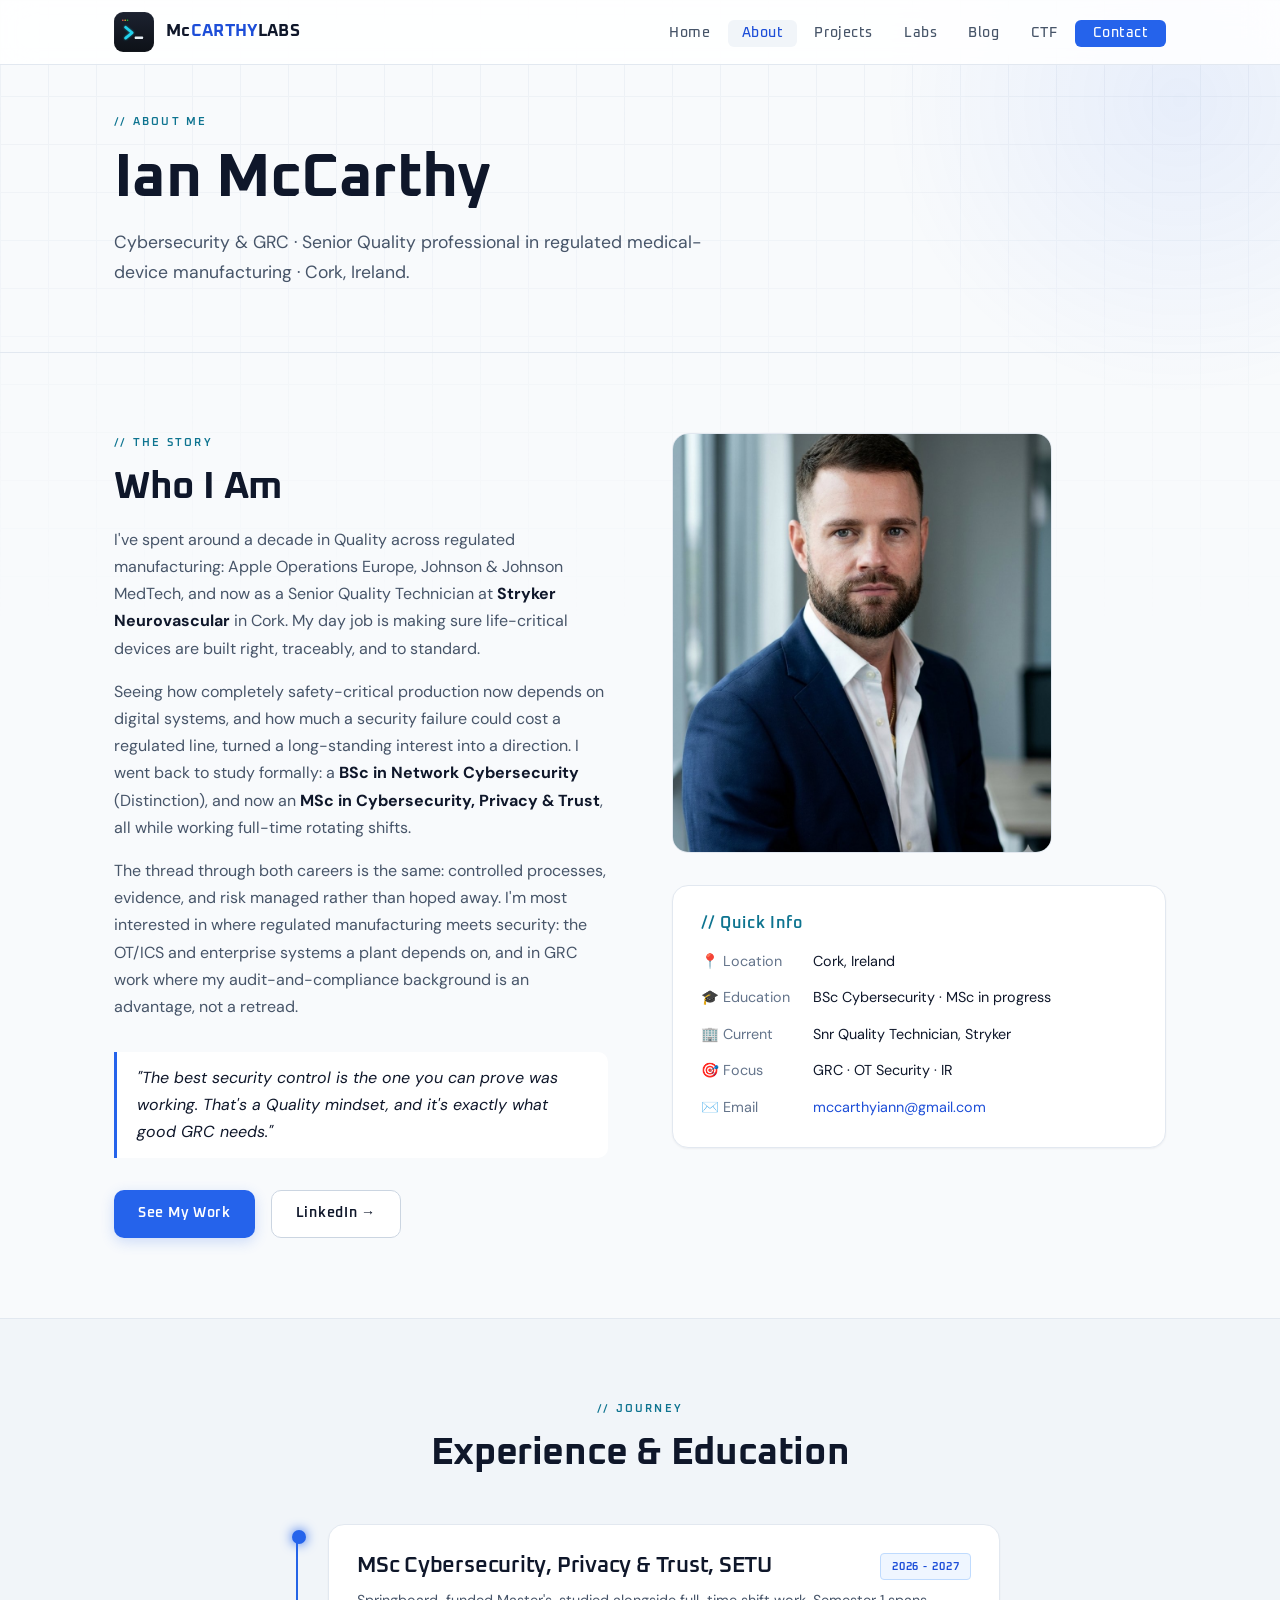
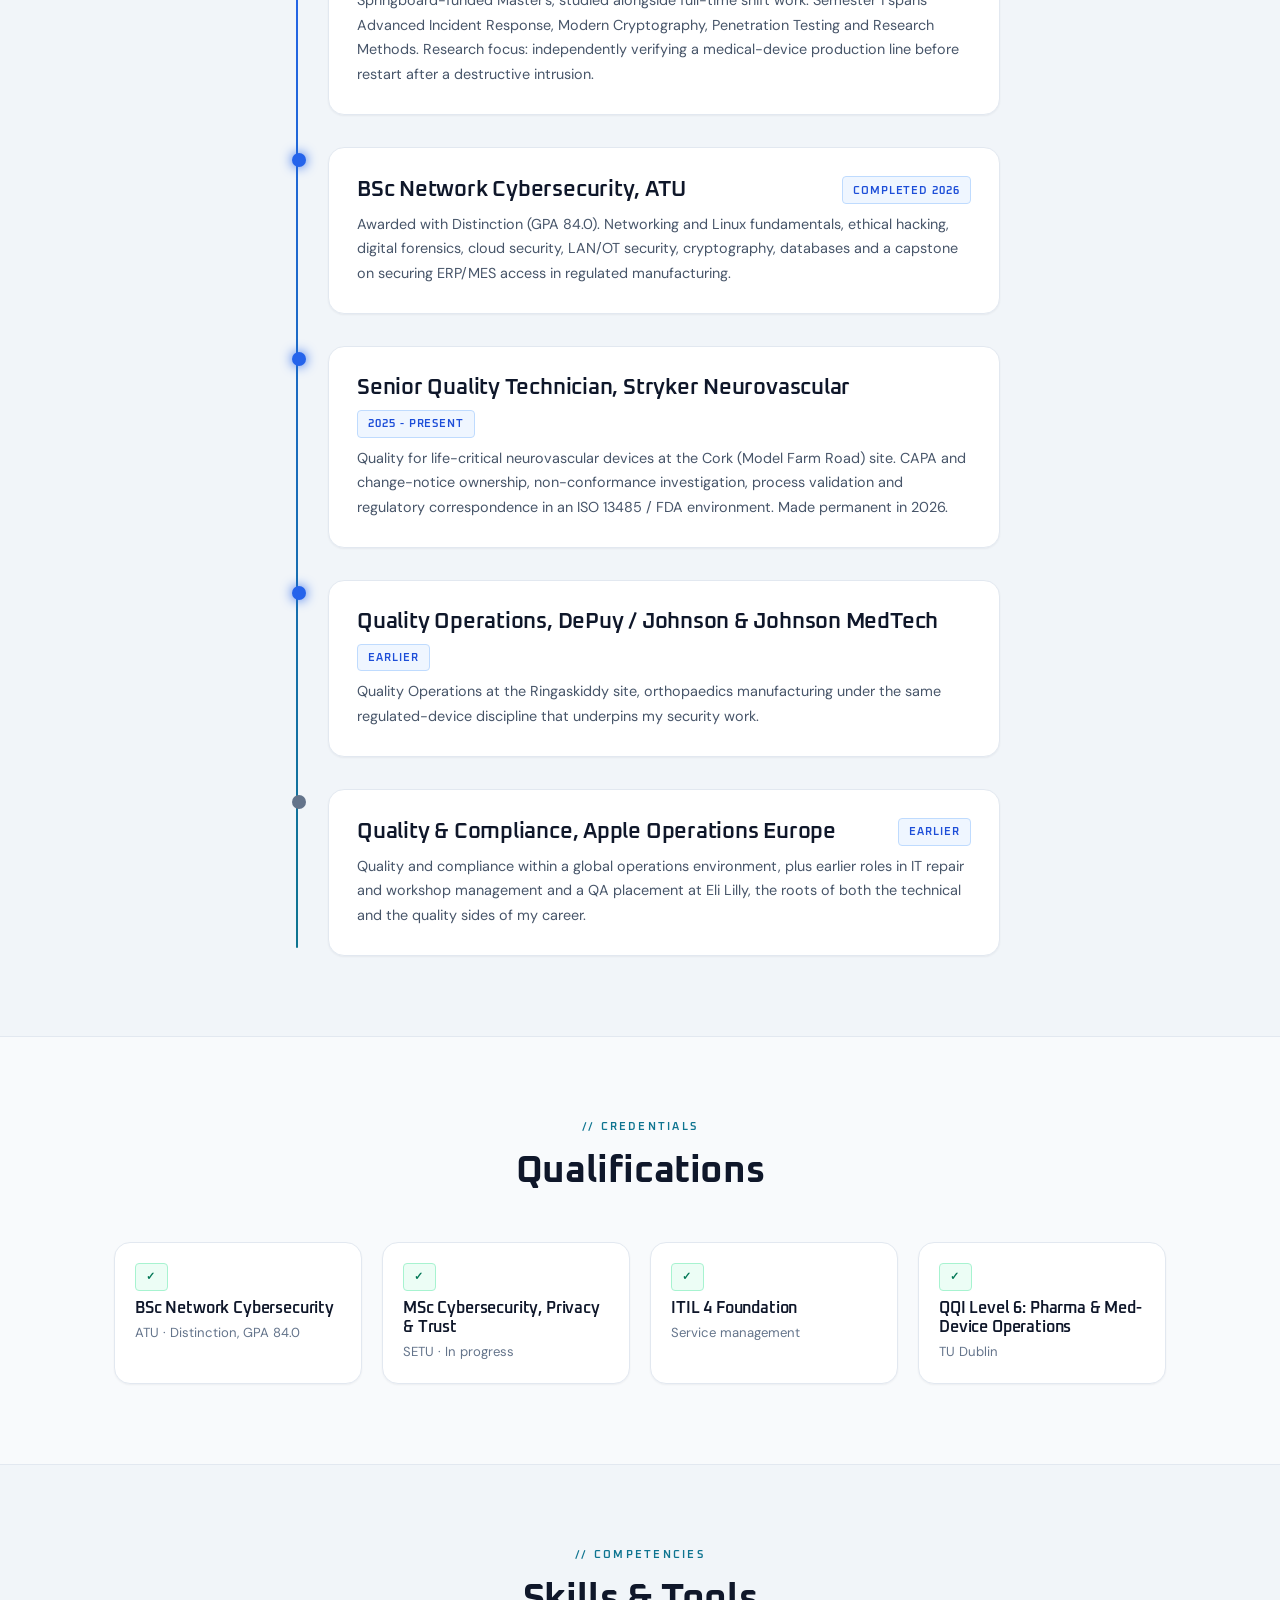
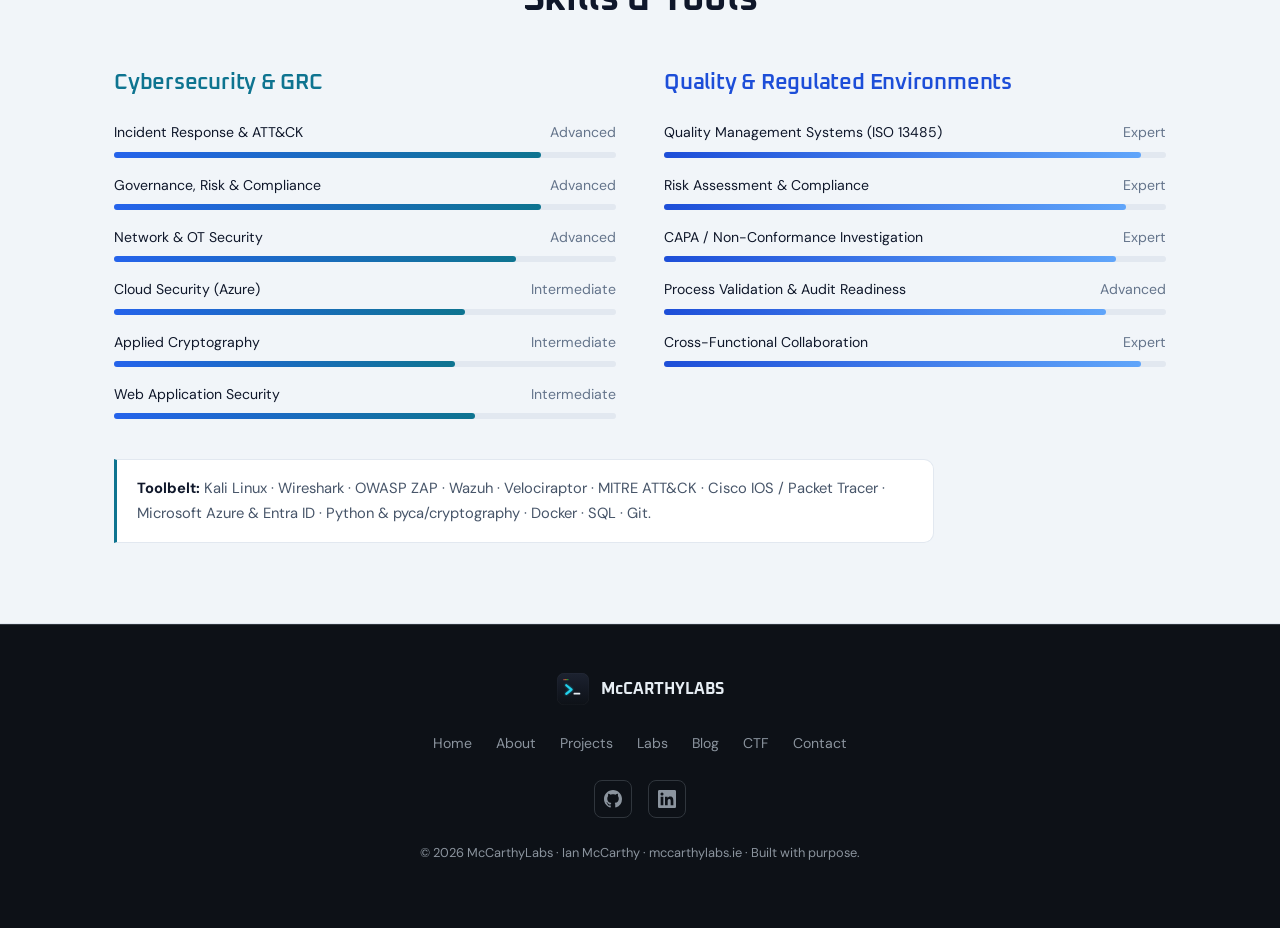
==== commit 7da2e1da: "New terminal prompt logo, SVG favicon and Apple touch icon" ====
--- a/about.html
+++ b/about.html
@@ -10,7 +10,9 @@
   <meta property="og:url" content="https://mccarthylabs.ie/about.html" />
   <meta property="og:type" content="website" />
   <link rel="canonical" href="https://mccarthylabs.ie/about.html" />
-  <link rel="icon" href="assets/logo.png" type="image/png" />
+  <link rel="icon" href="assets/logo.svg" type="image/svg+xml" />
+  <link rel="icon" href="assets/favicon-32.png" type="image/png" sizes="32x32" />
+  <link rel="apple-touch-icon" href="assets/apple-touch-icon.png" />
   <link rel="stylesheet" href="assets/style.css" />
 </head>
 <body>
@@ -18,7 +20,7 @@
 <nav class="navbar">
   <div class="nav-inner">
     <a href="index.html" class="nav-logo">
-      <img src="assets/logo.png" alt="McCarthyLabs Logo" />
+      <img src="assets/logo.svg" alt="McCarthyLabs Logo" />
       <span class="nav-logo-text">Mc<span>CARTHY</span>LABS</span>
     </a>
     <button class="nav-toggle" id="navToggle" aria-label="Toggle menu">☰</button>
@@ -145,7 +147,7 @@
 <footer class="footer">
   <div class="container">
     <div class="footer-inner">
-      <div class="footer-logo"><img src="assets/logo.png" alt="McCarthyLabs" /> McCARTHYLABS</div>
+      <div class="footer-logo"><img src="assets/logo.svg" alt="McCarthyLabs" /> McCARTHYLABS</div>
       <ul class="footer-links"><li><a href="index.html">Home</a></li><li><a href="about.html">About</a></li><li><a href="projects.html">Projects</a></li><li><a href="labs.html">Labs</a></li><li><a href="blog.html">Blog</a></li><li><a href="ctf.html">CTF</a></li><li><a href="contact.html">Contact</a></li></ul>
       <div class="footer-social">
         <a href="https://github.com/mccarthylabs-ie" target="_blank" rel="noopener" class="social-icon" aria-label="GitHub"><svg width="18" height="18" viewBox="0 0 24 24" fill="currentColor"><path d="M12 0C5.37 0 0 5.37 0 12c0 5.31 3.435 9.795 8.205 11.385.6.105.825-.255.825-.57 0-.285-.015-1.23-.015-2.235-3.015.555-3.795-.735-4.035-1.41-.135-.345-.72-1.41-1.23-1.695-.42-.225-1.02-.78-.015-.795.945-.015 1.62.87 1.845 1.23 1.08 1.815 2.805 1.305 3.495.99.105-.78.42-1.305.765-1.605-2.67-.3-5.46-1.335-5.46-5.925 0-1.305.465-2.385 1.23-3.225-.12-.3-.54-1.53.12-3.18 0 0 1.005-.315 3.3 1.23.96-.27 1.98-.405 3-.405s2.04.135 3 .405c2.295-1.56 3.3-1.23 3.3-1.23.66 1.65.24 2.88.12 3.18.765.84 1.23 1.905 1.23 3.225 0 4.605-2.805 5.625-5.475 5.925.435.375.81 1.095.81 2.22 0 1.605-.015 2.895-.015 3.3 0 .315.225.69.825.57A12.02 12.02 0 0 0 24 12c0-6.63-5.37-12-12-12z"/></svg></a>
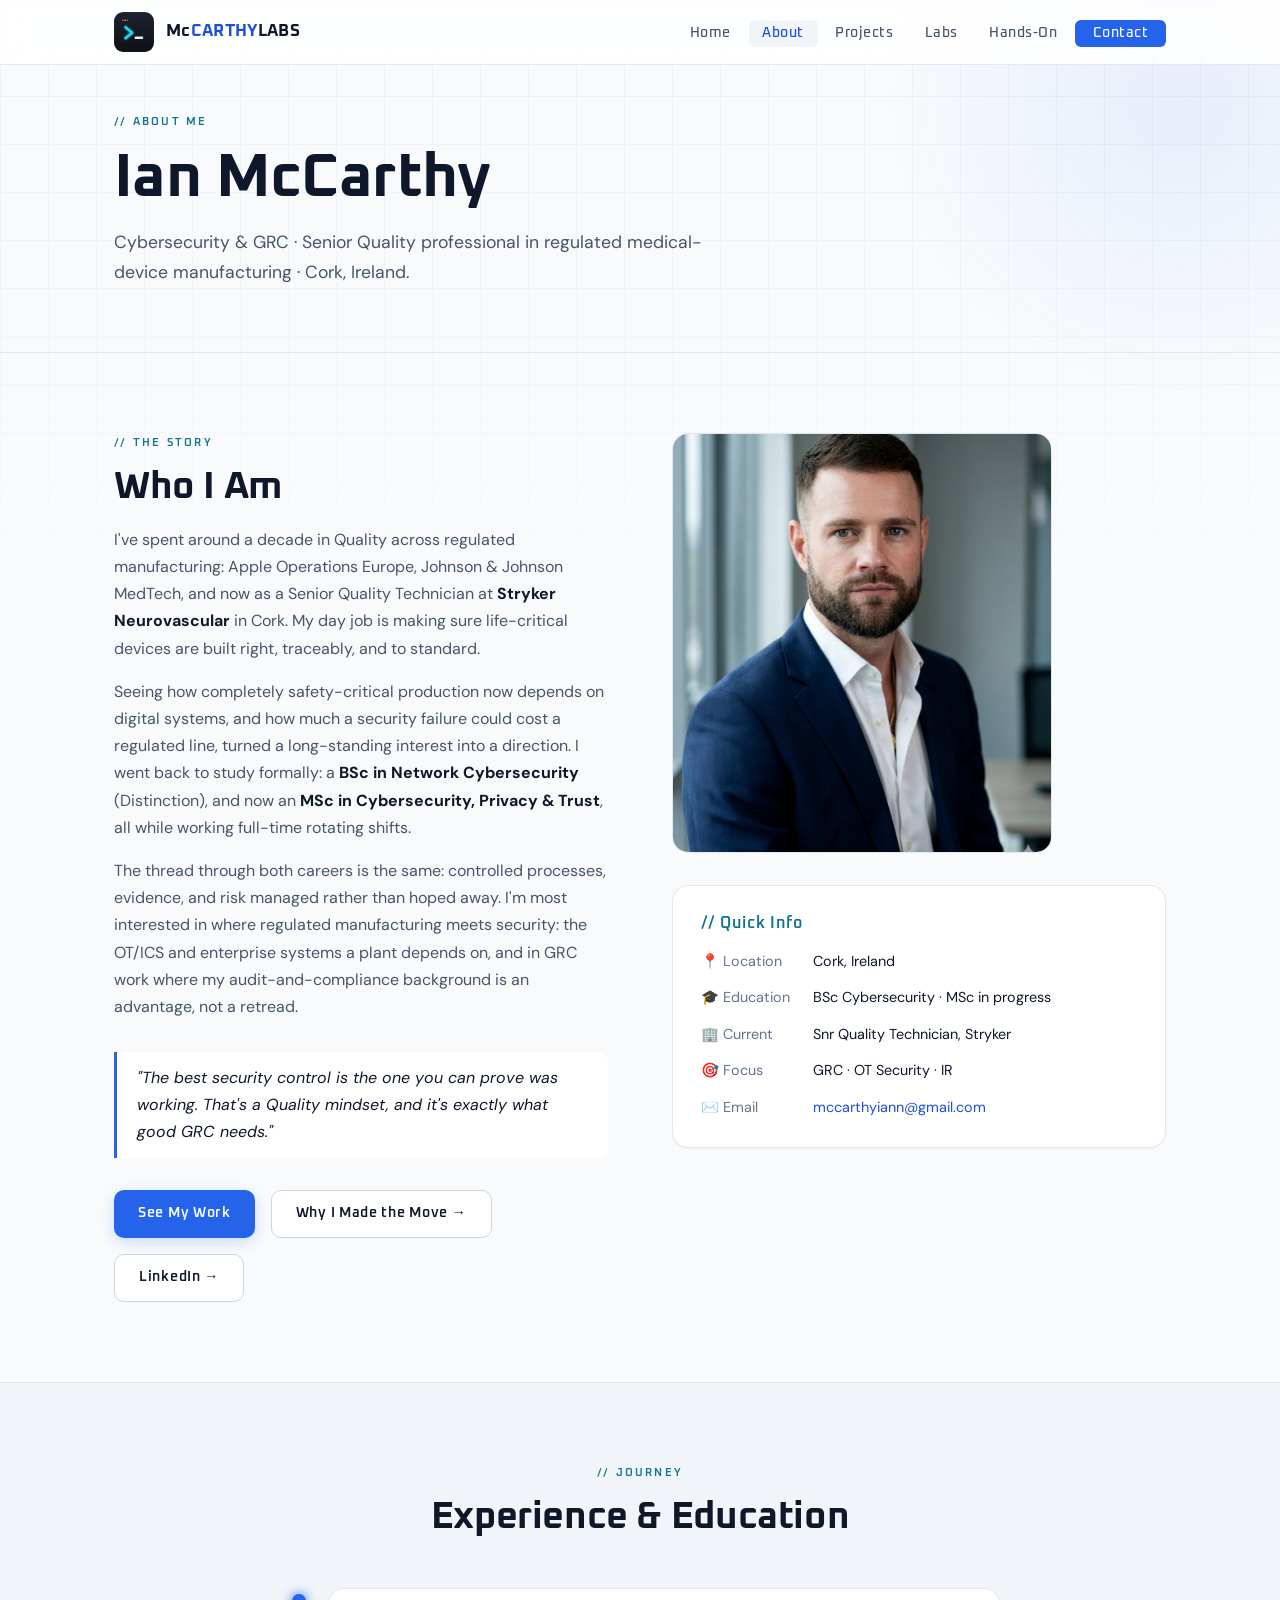
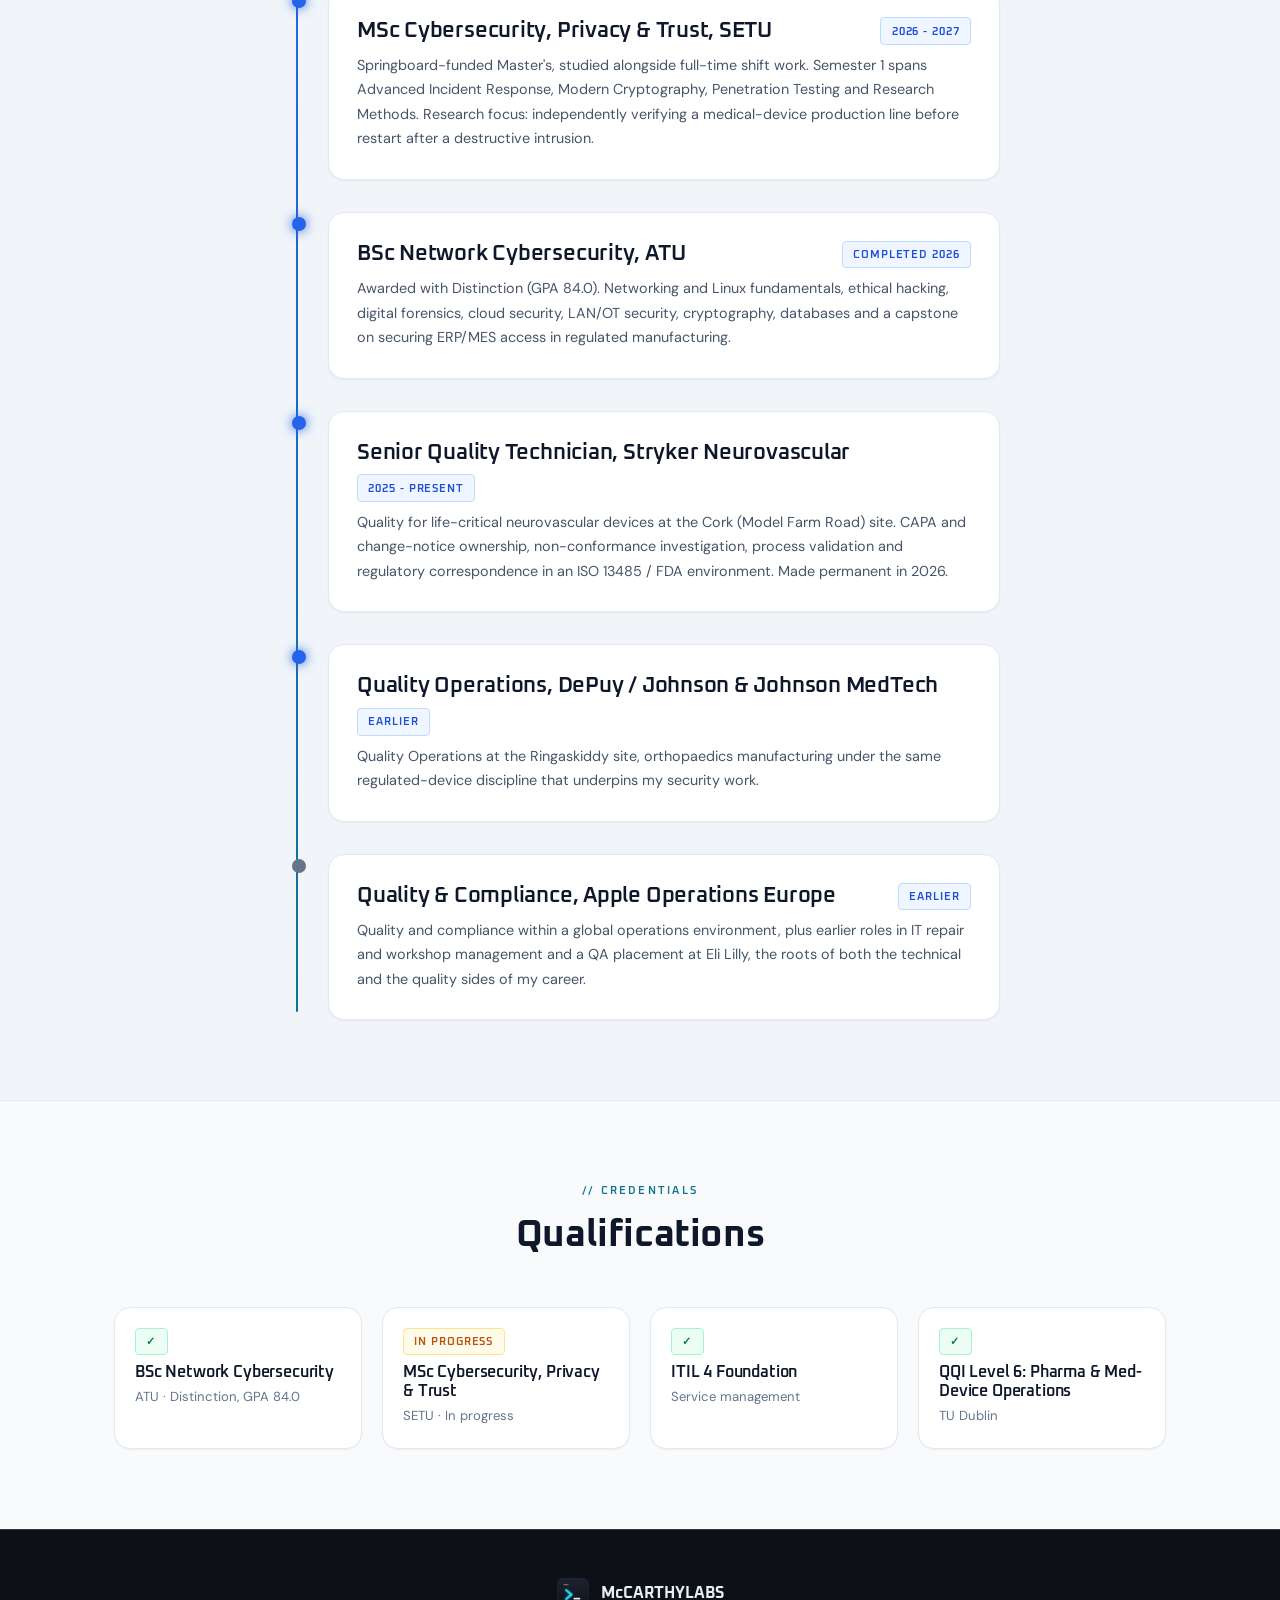
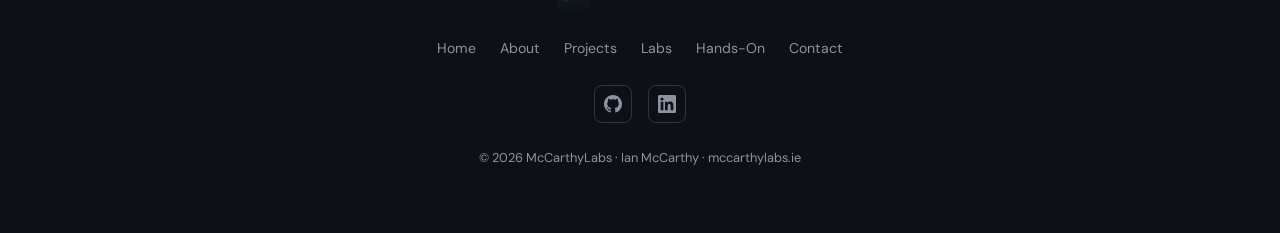
==== commit 44a61e72: "CV-ready content pass: accurate positioning, personal LinkedIn, tidy nav" ====
--- a/about.html
+++ b/about.html
@@ -29,8 +29,7 @@
       <li><a href="about.html" class="active">About</a></li>
       <li><a href="projects.html">Projects</a></li>
       <li><a href="labs.html">Labs</a></li>
-      <li><a href="blog.html">Blog</a></li>
-      <li><a href="ctf.html">CTF</a></li>
+      <li><a href="ctf.html">Hands-On</a></li>
       <li><a href="contact.html" class="nav-cta">Contact</a></li>
     </ul>
   </div>
@@ -59,7 +58,8 @@
           </blockquote>
           <div class="flex gap-2" style="margin-top:1.5rem;flex-wrap:wrap;">
             <a href="projects.html" class="btn btn-primary">See My Work</a>
-            <a href="https://www.linkedin.com/company/mccarthylabs/" target="_blank" rel="noopener" class="btn btn-outline">LinkedIn →</a>
+            <a href="blog/from-medtech-to-cybersecurity.html" class="btn btn-outline">Why I Made the Move →</a>
+            <a href="https://www.linkedin.com/in/mrianmccarthy/" target="_blank" rel="noopener" class="btn btn-outline">LinkedIn →</a>
           </div>
         </div>
         <div>
@@ -128,32 +128,22 @@
   <section class="section">
     <div class="container">
       <div class="section-header text-center"><span class="eyebrow">// Credentials</span><h2>Qualifications</h2></div>
-      <div class="grid-4"><div class="card" style="padding:1.25rem;"><div class="flex items-center gap-1" style="margin-bottom:0.5rem;"><span class="badge badge-green">✓</span></div><h4 style="margin-bottom:0.25rem;color:var(--text-1);">BSc Network Cybersecurity</h4><p style="font-size:0.82rem;margin:0;color:var(--text-3);">ATU · Distinction, GPA 84.0</p></div><div class="card" style="padding:1.25rem;"><div class="flex items-center gap-1" style="margin-bottom:0.5rem;"><span class="badge badge-green">✓</span></div><h4 style="margin-bottom:0.25rem;color:var(--text-1);">MSc Cybersecurity, Privacy &amp; Trust</h4><p style="font-size:0.82rem;margin:0;color:var(--text-3);">SETU · In progress</p></div><div class="card" style="padding:1.25rem;"><div class="flex items-center gap-1" style="margin-bottom:0.5rem;"><span class="badge badge-green">✓</span></div><h4 style="margin-bottom:0.25rem;color:var(--text-1);">ITIL 4 Foundation</h4><p style="font-size:0.82rem;margin:0;color:var(--text-3);">Service management</p></div><div class="card" style="padding:1.25rem;"><div class="flex items-center gap-1" style="margin-bottom:0.5rem;"><span class="badge badge-green">✓</span></div><h4 style="margin-bottom:0.25rem;color:var(--text-1);">QQI Level 6: Pharma &amp; Med-Device Operations</h4><p style="font-size:0.82rem;margin:0;color:var(--text-3);">TU Dublin</p></div></div>
+      <div class="grid-4"><div class="card" style="padding:1.25rem;"><div class="flex items-center gap-1" style="margin-bottom:0.5rem;"><span class="badge badge-green">✓</span></div><h4 style="margin-bottom:0.25rem;color:var(--text-1);">BSc Network Cybersecurity</h4><p style="font-size:0.82rem;margin:0;color:var(--text-3);">ATU · Distinction, GPA 84.0</p></div><div class="card" style="padding:1.25rem;"><div class="flex items-center gap-1" style="margin-bottom:0.5rem;"><span class="badge badge-amber">In progress</span></div><h4 style="margin-bottom:0.25rem;color:var(--text-1);">MSc Cybersecurity, Privacy &amp; Trust</h4><p style="font-size:0.82rem;margin:0;color:var(--text-3);">SETU · In progress</p></div><div class="card" style="padding:1.25rem;"><div class="flex items-center gap-1" style="margin-bottom:0.5rem;"><span class="badge badge-green">✓</span></div><h4 style="margin-bottom:0.25rem;color:var(--text-1);">ITIL 4 Foundation</h4><p style="font-size:0.82rem;margin:0;color:var(--text-3);">Service management</p></div><div class="card" style="padding:1.25rem;"><div class="flex items-center gap-1" style="margin-bottom:0.5rem;"><span class="badge badge-green">✓</span></div><h4 style="margin-bottom:0.25rem;color:var(--text-1);">QQI Level 6: Pharma &amp; Med-Device Operations</h4><p style="font-size:0.82rem;margin:0;color:var(--text-3);">TU Dublin</p></div></div>
     </div>
   </section>
 
-  <section class="section section-alt">
-    <div class="container">
-      <div class="section-header text-center"><span class="eyebrow">// Competencies</span><h2>Skills &amp; Tools</h2></div>
-      <div class="grid-2" style="gap:3rem;">
-        <div><h3 style="margin-bottom:1.5rem;color:var(--cyan);">Cybersecurity &amp; GRC</h3><div style="display:flex;flex-direction:column;gap:1rem;"><div><div style="display:flex;justify-content:space-between;margin-bottom:0.4rem;font-size:0.88rem;"><span style="color:var(--text-1);">Incident Response &amp; ATT&amp;CK</span><span style="color:var(--text-3);">Advanced</span></div><div style="height:6px;background:var(--border);border-radius:3px;"><div style="width:85%;height:100%;background:linear-gradient(90deg,var(--blue),var(--cyan));border-radius:3px;"></div></div></div><div><div style="display:flex;justify-content:space-between;margin-bottom:0.4rem;font-size:0.88rem;"><span style="color:var(--text-1);">Governance, Risk &amp; Compliance</span><span style="color:var(--text-3);">Advanced</span></div><div style="height:6px;background:var(--border);border-radius:3px;"><div style="width:85%;height:100%;background:linear-gradient(90deg,var(--blue),var(--cyan));border-radius:3px;"></div></div></div><div><div style="display:flex;justify-content:space-between;margin-bottom:0.4rem;font-size:0.88rem;"><span style="color:var(--text-1);">Network &amp; OT Security</span><span style="color:var(--text-3);">Advanced</span></div><div style="height:6px;background:var(--border);border-radius:3px;"><div style="width:80%;height:100%;background:linear-gradient(90deg,var(--blue),var(--cyan));border-radius:3px;"></div></div></div><div><div style="display:flex;justify-content:space-between;margin-bottom:0.4rem;font-size:0.88rem;"><span style="color:var(--text-1);">Cloud Security (Azure)</span><span style="color:var(--text-3);">Intermediate</span></div><div style="height:6px;background:var(--border);border-radius:3px;"><div style="width:70%;height:100%;background:linear-gradient(90deg,var(--blue),var(--cyan));border-radius:3px;"></div></div></div><div><div style="display:flex;justify-content:space-between;margin-bottom:0.4rem;font-size:0.88rem;"><span style="color:var(--text-1);">Applied Cryptography</span><span style="color:var(--text-3);">Intermediate</span></div><div style="height:6px;background:var(--border);border-radius:3px;"><div style="width:68%;height:100%;background:linear-gradient(90deg,var(--blue),var(--cyan));border-radius:3px;"></div></div></div><div><div style="display:flex;justify-content:space-between;margin-bottom:0.4rem;font-size:0.88rem;"><span style="color:var(--text-1);">Web Application Security</span><span style="color:var(--text-3);">Intermediate</span></div><div style="height:6px;background:var(--border);border-radius:3px;"><div style="width:72%;height:100%;background:linear-gradient(90deg,var(--blue),var(--cyan));border-radius:3px;"></div></div></div></div></div>
-        <div><h3 style="margin-bottom:1.5rem;color:var(--blue-light);">Quality &amp; Regulated Environments</h3><div style="display:flex;flex-direction:column;gap:1rem;"><div><div style="display:flex;justify-content:space-between;margin-bottom:0.4rem;font-size:0.88rem;"><span style="color:var(--text-1);">Quality Management Systems (ISO 13485)</span><span style="color:var(--text-3);">Expert</span></div><div style="height:6px;background:var(--border);border-radius:3px;"><div style="width:95%;height:100%;background:linear-gradient(90deg,var(--blue-light),#60a5fa);border-radius:3px;"></div></div></div><div><div style="display:flex;justify-content:space-between;margin-bottom:0.4rem;font-size:0.88rem;"><span style="color:var(--text-1);">Risk Assessment &amp; Compliance</span><span style="color:var(--text-3);">Expert</span></div><div style="height:6px;background:var(--border);border-radius:3px;"><div style="width:92%;height:100%;background:linear-gradient(90deg,var(--blue-light),#60a5fa);border-radius:3px;"></div></div></div><div><div style="display:flex;justify-content:space-between;margin-bottom:0.4rem;font-size:0.88rem;"><span style="color:var(--text-1);">CAPA / Non-Conformance Investigation</span><span style="color:var(--text-3);">Expert</span></div><div style="height:6px;background:var(--border);border-radius:3px;"><div style="width:90%;height:100%;background:linear-gradient(90deg,var(--blue-light),#60a5fa);border-radius:3px;"></div></div></div><div><div style="display:flex;justify-content:space-between;margin-bottom:0.4rem;font-size:0.88rem;"><span style="color:var(--text-1);">Process Validation &amp; Audit Readiness</span><span style="color:var(--text-3);">Advanced</span></div><div style="height:6px;background:var(--border);border-radius:3px;"><div style="width:88%;height:100%;background:linear-gradient(90deg,var(--blue-light),#60a5fa);border-radius:3px;"></div></div></div><div><div style="display:flex;justify-content:space-between;margin-bottom:0.4rem;font-size:0.88rem;"><span style="color:var(--text-1);">Cross-Functional Collaboration</span><span style="color:var(--text-3);">Expert</span></div><div style="height:6px;background:var(--border);border-radius:3px;"><div style="width:95%;height:100%;background:linear-gradient(90deg,var(--blue-light),#60a5fa);border-radius:3px;"></div></div></div></div></div>
-      </div>
-      <div class="callout" style="margin-top:2.5rem;max-width:820px;"><strong>Toolbelt:</strong> Kali Linux · Wireshark · OWASP ZAP · Wazuh · Velociraptor · MITRE ATT&amp;CK · Cisco IOS / Packet Tracer · Microsoft Azure &amp; Entra ID · Python &amp; pyca/cryptography · Docker · SQL · Git.</div>
-    </div>
-  </section>
 </main>
 
 <footer class="footer">
   <div class="container">
     <div class="footer-inner">
       <div class="footer-logo"><img src="assets/logo.svg" alt="McCarthyLabs" /> McCARTHYLABS</div>
-      <ul class="footer-links"><li><a href="index.html">Home</a></li><li><a href="about.html">About</a></li><li><a href="projects.html">Projects</a></li><li><a href="labs.html">Labs</a></li><li><a href="blog.html">Blog</a></li><li><a href="ctf.html">CTF</a></li><li><a href="contact.html">Contact</a></li></ul>
+      <ul class="footer-links"><li><a href="index.html">Home</a></li><li><a href="about.html">About</a></li><li><a href="projects.html">Projects</a></li><li><a href="labs.html">Labs</a></li><li><a href="ctf.html">Hands-On</a></li><li><a href="contact.html">Contact</a></li></ul>
       <div class="footer-social">
         <a href="https://github.com/mccarthylabs-ie" target="_blank" rel="noopener" class="social-icon" aria-label="GitHub"><svg width="18" height="18" viewBox="0 0 24 24" fill="currentColor"><path d="M12 0C5.37 0 0 5.37 0 12c0 5.31 3.435 9.795 8.205 11.385.6.105.825-.255.825-.57 0-.285-.015-1.23-.015-2.235-3.015.555-3.795-.735-4.035-1.41-.135-.345-.72-1.41-1.23-1.695-.42-.225-1.02-.78-.015-.795.945-.015 1.62.87 1.845 1.23 1.08 1.815 2.805 1.305 3.495.99.105-.78.42-1.305.765-1.605-2.67-.3-5.46-1.335-5.46-5.925 0-1.305.465-2.385 1.23-3.225-.12-.3-.54-1.53.12-3.18 0 0 1.005-.315 3.3 1.23.96-.27 1.98-.405 3-.405s2.04.135 3 .405c2.295-1.56 3.3-1.23 3.3-1.23.66 1.65.24 2.88.12 3.18.765.84 1.23 1.905 1.23 3.225 0 4.605-2.805 5.625-5.475 5.925.435.375.81 1.095.81 2.22 0 1.605-.015 2.895-.015 3.3 0 .315.225.69.825.57A12.02 12.02 0 0 0 24 12c0-6.63-5.37-12-12-12z"/></svg></a>
-        <a href="https://www.linkedin.com/company/mccarthylabs/" target="_blank" rel="noopener" class="social-icon" aria-label="LinkedIn"><svg width="18" height="18" viewBox="0 0 24 24" fill="currentColor"><path d="M20.447 20.452h-3.554v-5.569c0-1.328-.027-3.037-1.852-3.037-1.853 0-2.136 1.445-2.136 2.939v5.667H9.351V9h3.414v1.561h.046c.477-.9 1.637-1.85 3.37-1.85 3.601 0 4.267 2.37 4.267 5.455v6.286zM5.337 7.433a2.062 2.062 0 0 1-2.063-2.065 2.064 2.064 0 1 1 2.063 2.065zm1.782 13.019H3.555V9h3.564v11.452zM22.225 0H1.771C.792 0 0 .774 0 1.729v20.542C0 23.227.792 24 1.771 24h20.451C23.2 24 24 23.227 24 22.271V1.729C24 .774 23.2 0 22.222 0h.003z"/></svg></a>
+        <a href="https://www.linkedin.com/in/mrianmccarthy/" target="_blank" rel="noopener" class="social-icon" aria-label="LinkedIn"><svg width="18" height="18" viewBox="0 0 24 24" fill="currentColor"><path d="M20.447 20.452h-3.554v-5.569c0-1.328-.027-3.037-1.852-3.037-1.853 0-2.136 1.445-2.136 2.939v5.667H9.351V9h3.414v1.561h.046c.477-.9 1.637-1.85 3.37-1.85 3.601 0 4.267 2.37 4.267 5.455v6.286zM5.337 7.433a2.062 2.062 0 0 1-2.063-2.065 2.064 2.064 0 1 1 2.063 2.065zm1.782 13.019H3.555V9h3.564v11.452zM22.225 0H1.771C.792 0 0 .774 0 1.729v20.542C0 23.227.792 24 1.771 24h20.451C23.2 24 24 23.227 24 22.271V1.729C24 .774 23.2 0 22.222 0h.003z"/></svg></a>
       </div>
-      <p class="footer-copy">© 2026 McCarthyLabs · Ian McCarthy · mccarthylabs.ie · Built with purpose.</p>
+      <p class="footer-copy">© 2026 McCarthyLabs · Ian McCarthy · mccarthylabs.ie</p>
     </div>
   </div>
 </footer>
